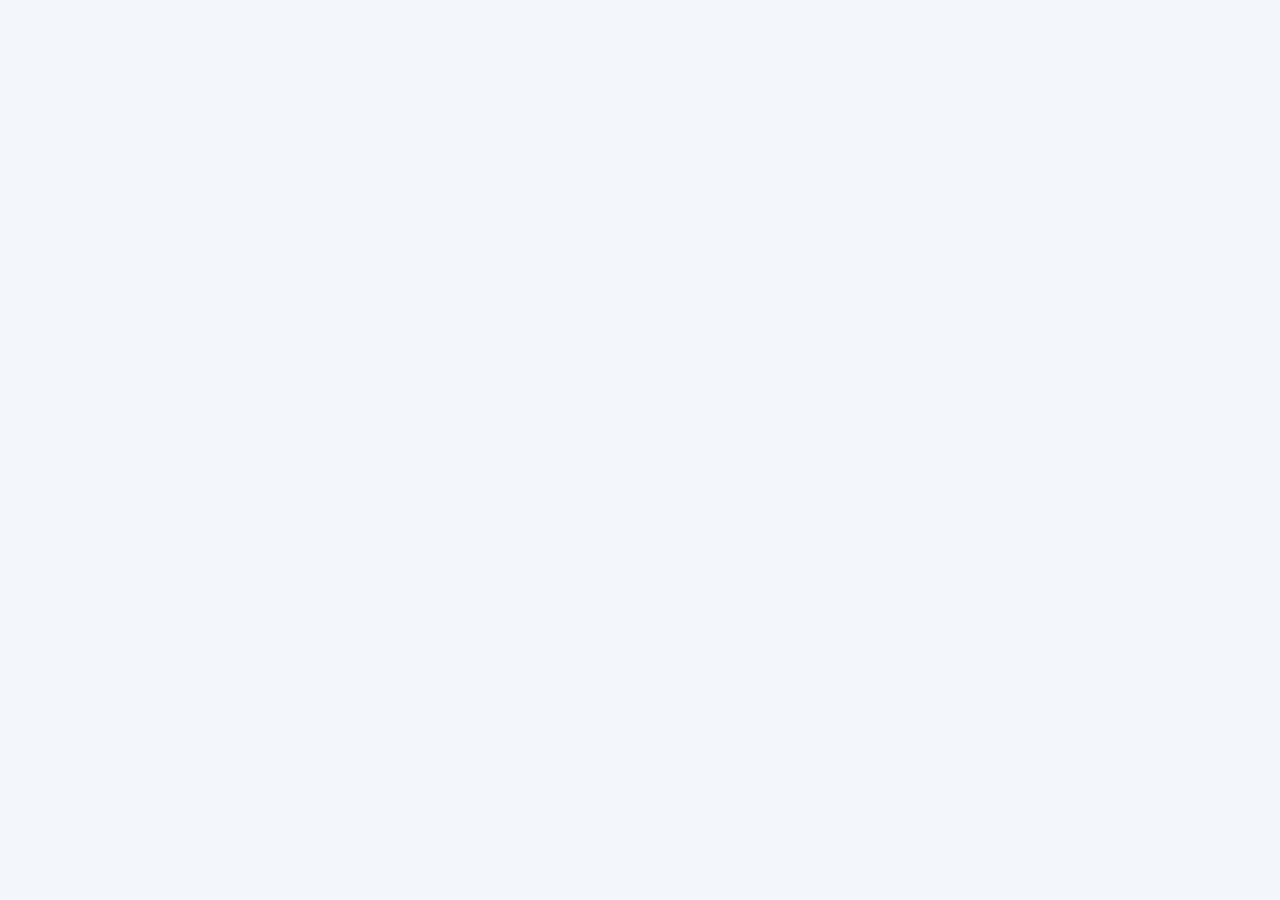
==== index.html @ 489acf2e "Use the signed-in market when regional product currency is omitted" ====
<!doctype html>
<!-- Cloudflare deployment test: 2026-10-30 -->
<html lang="en">
<head>
<meta charset="utf-8"><meta name="viewport" content="width=device-width,initial-scale=1">
<meta name="theme-color" content="#f3f7fb"><meta name="description" content="Aurorar account dashboard"><link rel="manifest" href="/manifest.webmanifest"><link rel="icon" href="/icon.svg" type="image/svg+xml"><link rel="apple-touch-icon" href="/icon.svg"><meta name="apple-mobile-web-app-capable" content="yes"><meta name="apple-mobile-web-app-title" content="Aurorar">
<title>Aurorar — Account</title>
<link rel="stylesheet" href="/styles.css?v=dialog-button-contrast-20261031-1">
<link rel="stylesheet" href="/mobile-notice-fix.css?v=20261031-1">

</head>
<body>
<section id="authView" class="auth auth-screen hidden" hidden>
 <div class="auth-shell">
  <header class="auth-hero" aria-label="Aurorar introduction">
   <div class="auth-hero-shade"></div>
   <div class="auth-hero-content">
    <div class="auth-hero-brand"><img src="/icon.svg?v=aurorar-compass" alt="Aurorar logo"><span>AURORAR</span></div>
    <p class="auth-hero-kicker">YOUR AMBITION. YOUR FUTURE.</p>
    <h2>Aurorar.<br><span>Great investments.<br>Better earnings.</span></h2>
    <p class="auth-hero-subtitle">Make every move with a plan.</p>
    <div class="auth-socials" aria-label="Aurorar Telegram links">
     <a class="auth-social-button" href="https://t.me/+IAZyqf1b1EwzN2U0" target="_blank" rel="noopener noreferrer" aria-label="Open Telegram channel"><svg viewBox="0 0 24 24" aria-hidden="true"><path d="M21.8 3.2 18.5 20c-.25 1.18-.93 1.47-1.88.92l-5.2-3.84-2.51 2.42c-.28.28-.52.52-1.07.52l.37-5.3 9.64-8.71c.42-.37-.09-.58-.65-.21L5.28 13.3.14 11.69c-1.12-.35-1.14-1.12.24-1.66L20.5 2.4c.93-.34 1.74.23 1.3.8Z"/></svg><span>Telegram Channel</span><b>↗</b></a>
     <a class="auth-social-button auth-social-support" href="https://t.me/+IAZyqf1b1EwzN2U0" target="_blank" rel="noopener noreferrer" aria-label="Open Telegram support"><svg viewBox="0 0 24 24" aria-hidden="true"><path d="M21.8 3.2 18.5 20c-.25 1.18-.93 1.47-1.88.92l-5.2-3.84-2.51 2.42c-.28.28-.52.52-1.07.52l.37-5.3 9.64-8.71c.42-.37-.09-.58-.65-.21L5.28 13.3.14 11.69c-1.12-.35-1.14-1.12.24-1.66L20.5 2.4c.93-.34 1.74.23 1.3.8Z"/></svg><span>Telegram Support</span><b>↗</b></a>
    </div>
   </div>
   <div class="auth-hero-orbit auth-hero-orbit-one"></div><div class="auth-hero-orbit auth-hero-orbit-two"></div>
  </header>
  <div class="card auth-card">
  <div class="brand auth-form-brand"><img class="brand-logo" src="/icon.svg?v=aurorar-compass" alt="Aurorar logo"> Aurorar</div>
  <h1 id="authTitle">Welcome back</h1><p class="muted" id="authSub">Log in to access your account.</p>
  <div class="auth-tabs"><button id="loginTab" class="active" type="button">Log in</button><button id="registerTab" type="button">Create account</button></div>
  <form id="authForm" novalidate>
   <div id="registerCountryWrap" class="field hidden"><label for="registerCountry">Country</label><select id="registerCountry" name="country" style="width:100%;border:1px solid #dce3eb;border-radius:11px;padding:12px;background:#fff"><option value="UG">🇺🇬 Uganda (+256)</option><option value="RW">🇷🇼 Rwanda (+250)</option><option value="ZM">🇿🇲 Zambia (+260)</option></select></div>
   <div class="field"><label for="phone">Telephone number</label><input id="phone" name="phone" type="tel" autocomplete="tel" placeholder="Enter phone number with country code" required></div>
   <div class="field"><label for="password">Password</label><div style="display:flex;gap:8px"><input id="password" name="password" type="password" autocomplete="current-password" placeholder="Enter password" required><button class="btn outline" id="togglePassword" type="button" aria-label="Show password">Show</button></div></div>
   <div id="confirmWrap" class="field hidden"><label for="confirmPassword">Confirm password</label><input id="confirmPassword" type="password" autocomplete="new-password" placeholder="Re-enter password"></div>
   <label id="termsWrap" class="check hidden"><input type="checkbox" id="terms"> I agree to the site's terms and product risks.</label>
   <button class="btn primary full" id="submitAuth" type="submit">Log in</button>
  </form>
  <p id="authFeedback" class="small" role="status" aria-live="polite" style="display:none;margin:12px 0;color:#b42318;font-weight:700"></p>
  <p class="muted small" style="margin:18px 0 0">Keep your password and mobile money PIN private. Your account is protected by secure sign-in.</p>
  </div>
 </div>
</section>
<section id="appView" class="hidden" hidden>
 <div class="wrap">
  <header class="top"><div class="brand"><img class="brand-logo" src="/icon.svg?v=aurorar-compass" alt="Aurorar logo"> Aurorar</div><span class="pill" id="accountCountryPill">🇺🇬 Uganda · UGX</span></header>
  <div class="layout">
   <aside class="sidebar card"><div class="muted small">YOUR WORKSPACE</div><div class="side-links">
    <button class="nav-btn active" data-page="home"><span class="nav-icon">⌂</span>Home</button><button class="nav-btn" data-page="products"><span class="nav-icon">▦</span>Products</button><button class="nav-btn" data-page="referrals"><span class="nav-icon">♧</span>Referrals</button><button class="nav-btn" data-page="account"><span class="nav-icon">◎</span>Account</button>
   </div><div class="notice">Wallet deposits are credited only after a verified payment-provider confirmation.</div><button class="btn outline full" id="sidebarLogout">Log out</button></aside>
   <main class="main">
    <section id="page-home" class="page">
     <section class="aurorar-welcome" aria-label="Welcome to Aurorar">
      <div class="welcome-flag-slideshow" aria-hidden="true"><span class="welcome-flag-slide flag-ug"><img src="/assets/flag-uganda.svg" alt=""></span><span class="welcome-flag-slide flag-rw"><img src="/assets/flag-rwanda.svg" alt=""></span><span class="welcome-flag-slide flag-zm"><img src="/assets/flag-zambia.svg" alt=""></span></div>
      <div class="welcome-glow welcome-glow-one"></div><div class="welcome-glow welcome-glow-two"></div>
      <div class="welcome-copy">
       <div class="welcome-brandline"><img src="/icon.svg?v=aurorar-compass" alt="" width="34" height="34"><span>AURORAR <i>•</i> INVEST · EARN · GROW</span></div>
       <p class="welcome-eyebrow">YOUR FINANCIAL JOURNEY STARTS HERE</p>
       <h1>Welcome back<span id="helloName"></span> 👋<br><span class="welcome-highlight">Grow with Aurorar.</span></h1>
       <p class="welcome-description">Build your future one step at a time. Explore products, follow your progress, and grow with a plan that fits you.</p>
       <div class="welcome-ticker" aria-label="Aurorar highlights"><span class="ticker-label">YOUR NEXT STEP</span><div class="ticker-window"><div class="ticker-track"><span>✨ Explore investment products</span><span>📈 Track your account progress</span><span>🤝 Invite friends and view referrals</span><span>💚 Make informed financial choices</span><span>✨ Explore investment products</span></div></div></div>
       <div class="welcome-actions"><button class="welcome-cta" type="button" data-page="products">Explore products <span aria-hidden="true">↗</span></button><span class="welcome-note">Review terms before you invest</span></div>
      </div>
      <div class="welcome-portrait-wrap"><div class="portrait-ring"></div><img class="welcome-portrait" src="/icon.svg?v=aurorar-compass" alt="Aurorar compass logo" fetchpriority="high"><div class="portrait-caption"><span class="portrait-caption-icon">✦</span><div><strong>Your goals. Your pace.</strong><small>Welcome to Aurorar</small></div></div><div class="portrait-float-card"><span>🌱</span><div><strong>Start with a plan</strong><small>Know the terms first</small></div></div></div>
      <div class="welcome-bottom-ticker"><span>✦ INVEST WITH A PLAN</span><span>↗ FOLLOW YOUR PROGRESS</span><span>♧ GROW YOUR NETWORK</span></div>
     </section>
     <div class="hero"><div><h2>Account balance</h2><div class="balance" id="balanceHero">UGX 0</div><div class="small" style="opacity:.75;margin-top:5px">Available balance</div></div><div style="display:grid;gap:9px"><button class="btn" data-action="deposit">＋ Deposit</button><button class="btn" data-action="withdraw">↗ Withdraw</button></div></div>
     <div class="card" style="margin:0 0 18px;border-color:#bfe8d5;background:linear-gradient(110deg,#eaf8f1,#ffffff);display:flex;align-items:center;justify-content:space-between;gap:14px"><div><div style="font-weight:800;color:#08784f">🎁 Welcome bonus</div><div class="muted small" id="welcomeBonusStatus">Withdraw your welcome bonus immediately after a successful deposit and machine purchase. Requests are reviewed; payout is not instant.</div></div><strong id="welcomeBonusAmount" style="font-size:20px;color:#08784f;white-space:nowrap">UGX 2,000</strong><button class="btn primary" type="button" data-action="withdraw" data-withdrawal-type="welcome_bonus" style="width:100%;max-width:260px;white-space:normal">🎁 Withdraw Welcome Bonus</button></div>
     <div id="regionalWalletSection" class="card" style="margin:0 0 18px"><div class="section-head"><h2>Regional currency wallets</h2><span class="pill">Preparation</span></div><div class="stats" style="margin-bottom:0"><div class="stat"><div class="label">Rwanda · Available</div><div class="value" id="rwfBalance">UGX 0</div><p class="muted small">Displayed in UGX</p></div><div class="stat"><div class="label">Rwanda · Deposited</div><div class="value" id="rwfDeposited">UGX 0</div></div><div class="stat"><div class="label">Rwanda · Total earned</div><div class="value" id="rwfEarned">UGX 0</div></div><div class="stat"><div class="label">Rwanda · Withdrawn</div><div class="value" id="rwfWithdrawn">UGX 0</div></div><div class="stat"><div class="label">Rwanda · Referral earnings</div><div class="value" id="rwfReferral">UGX 0</div></div><div class="stat"><div class="label">Zambia · Available</div><div class="value" id="zmwBalance">UGX 0</div><p class="muted small">Displayed in UGX</p></div><div class="stat"><div class="label">Zambia · Deposited</div><div class="value" id="zmwDeposited">UGX 0</div></div><div class="stat"><div class="label">Zambia · Total earned</div><div class="value" id="zmwEarned">UGX 0</div></div><div class="stat"><div class="label">Zambia · Withdrawn</div><div class="value" id="zmwWithdrawn">UGX 0</div></div><div class="stat"><div class="label">Zambia · Referral earnings</div><div class="value" id="zmwReferral">UGX 0</div></div></div><div class="market-grid" style="display:grid;grid-template-columns:repeat(auto-fit,minmax(190px,1fr));gap:10px;margin-top:14px"><div class="card" style="padding:14px;border:1px solid var(--line)"><div style="display:flex;align-items:center;gap:10px"><span style="font-size:28px" aria-hidden="true">🇺🇬</span><div><strong>Uganda</strong><div class="muted small">UGX · MTN &amp; Airtel</div></div><span class="pill" style="margin-left:auto">Available</span></div><p class="muted small">Current payment market.</p></div><div class="card" style="padding:14px;border:1px solid var(--line)"><div style="display:flex;align-items:center;gap:10px"><span style="font-size:28px" aria-hidden="true">🇷🇼</span><div><strong>Rwanda</strong><div class="muted small">UGX display · MTN &amp; Airtel</div></div><span class="pill" style="margin-left:auto">Regional wallet</span></div><p class="muted small">Deposits and withdrawals are subject to payment-provider availability.</p></div><div class="card" style="padding:14px;border:1px solid var(--line)"><div style="display:flex;align-items:center;gap:10px"><span style="font-size:28px" aria-hidden="true">🇿🇲</span><div><strong>Zambia</strong><div class="muted small">UGX display · MTN, Airtel &amp; Zamtel</div></div><span class="pill" style="margin-left:auto">Regional wallet</span></div><p class="muted small">Deposits and withdrawals are subject to payment-provider availability.</p></div></div></div>
     <div class="stats">
      <div class="card stat"><span class="symbol">↗</span><div class="label">Total deposited</div><div class="value" id="totalDeposited">UGX 0</div></div>
      <div class="card stat"><span class="symbol">◷</span><div class="label">Today's earnings</div><div class="value" id="todayEarnings">UGX 0</div></div>
      <div class="card stat"><span class="symbol">♧</span><div class="label">Referral earnings</div><div class="value" id="referralEarnings">UGX 0</div></div>
      <div class="card stat"><span class="symbol">＋</span><div class="label">Total earned</div><div class="value" id="totalEarned">UGX 0</div></div>
      <div class="card stat"><span class="symbol">↙</span><div class="label">Total withdrawn</div><div class="value" id="totalWithdrawn">UGX 0</div></div>
      <div class="card stat"><span class="symbol">▦</span><div class="label">Active products</div><div class="value" id="activeCount">0</div></div>
     </div>
     <div class="actions"><button class="btn primary" data-action="deposit">＋ Deposit funds</button><button class="btn outline" data-action="withdraw">↗ Withdraw funds</button><button class="btn secondary" data-page="referrals">♧ Invite friends</button></div>
     <div class="section-head"><h2>Active purchased products</h2><button class="btn outline" data-page="products">Browse products</button></div>
     <div id="activeProducts" class="card"><div class="empty">You haven’t purchased a product yet.</div></div>
     <div class="notice">Review each machine’s price, duration, and listed return before purchasing. Product terms apply.</div>
     <div class="section-head" style="margin-top:22px"><h2>Withdrawal request history</h2><button class="btn outline" type="button" id="refreshWithdrawalHistory">Refresh</button></div><div class="card"><p class="muted small">Withdrawals open at 12:00 midnight in your country’s local time. Eligibility and minimums depend on your country.</p><div id="withdrawalHistory" aria-live="polite"><div class="empty">Loading withdrawal requests…</div></div></div>
    </section>
    <section id="page-products" class="page hidden">
     <div class="hello"><div><h1>Products</h1><p class="muted">Find your next machine.</p></div></div>
     <div id="regionalProductNotice" class="notice hidden" role="status" aria-live="polite"></div>
     <div class="card regional-catalogue-banner" style="margin-bottom:14px;padding:14px"><strong id="catalogueCountry">🇺🇬 Uganda — UGX</strong></div><input type="hidden" id="productCurrency" value="UGX">
     <div id="productsGrid" class="products-grid"></div>
    </section>
    <section id="page-referrals" class="page hidden">
     <h1>Referrals</h1><p class="muted">Invite friends and track confirmed referral activity.</p>
     <div class="card" style="margin:18px 0"><h2>Your invitation link</h2><p class="muted small">Your personal code is generated from your account identifier.</p><div class="ref-box"><input id="inviteLink" readonly value=""><button class="btn primary" id="copyInvite">Copy</button></div><div style="margin-top:12px">Referral code: <strong id="refCode">—</strong></div></div>
     <h2>Referral commission levels</h2><div class="stats"><div class="card stat"><div class="label">Level 1</div><div class="value">25%</div><p class="muted small">Direct referrals</p></div><div class="card stat"><div class="label">Level 2</div><div class="value">2%</div><p class="muted small">Second level</p></div><div class="card stat"><div class="label">Level 3</div><div class="value">1%</div><p class="muted small">Third level</p></div></div>
     <div class="card"><div class="section-head"><h2>Referred friends</h2></div><div class="table-wrap"><table><thead><tr><th>Telephone</th><th>Date &amp; time</th><th>Confirmed deposit</th><th>Status</th></tr></thead><tbody id="referralRows"><tr><td colspan="4" class="empty">No verified referrals yet.</td></tr></tbody></table></div></div>
    </section>
    <section id="page-account" class="page hidden">
     <h1>Account</h1><p class="muted">Manage your profile and account settings.</p>
     <div class="card account-profile-card" style="margin:18px 0"><div class="profile"><div class="avatar" id="avatar">A</div><div class="account-identity"><h2 id="profilePhone">Your profile</h2><div class="account-number-label">ACCOUNT NUMBER</div><div class="account-number-value" id="accountNumber" aria-live="polite">—</div></div></div><div class="stats" style="margin-bottom:0"><div class="stat"><div class="label">Account balance</div><div class="value" id="accountBalance">UGX 0</div></div><div class="stat"><div class="label">Total earnings</div><div class="value" id="accountEarned">UGX 0</div></div></div></div>
     <div class="actions account-wallet-actions" style="display:grid!important;grid-template-columns:repeat(2,minmax(0,1fr))!important;gap:12px!important;margin:18px 0 22px!important"><button class="btn primary" style="display:flex!important;align-items:center!important;justify-content:center!important;width:100%!important;min-width:0!important;min-height:62px!important;padding:15px 10px!important;border-radius:18px!important;background:linear-gradient(115deg,#39d9b0,#13b98e)!important;color:#063c32!important;border:1px solid #29cda4!important;font-size:17px!important;font-weight:800!important;line-height:1.25!important;white-space:normal!important;opacity:1!important;visibility:visible!important;box-shadow:0 8px 20px rgba(30,80,91,.09)!important" data-action="deposit">＋ Deposit</button><button class="btn outline" style="display:flex!important;align-items:center!important;justify-content:center!important;width:100%!important;min-width:0!important;min-height:62px!important;padding:15px 10px!important;border-radius:18px!important;background:linear-gradient(115deg,#e7faf3,#d4f4e9)!important;color:#087b59!important;border:1px solid #9be5cc!important;font-size:17px!important;font-weight:800!important;line-height:1.25!important;white-space:normal!important;opacity:1!important;visibility:visible!important;box-shadow:0 8px 20px rgba(30,80,91,.09)!important" data-action="withdraw">↗ Withdraw</button></div>
     <div class="card transaction-ledger-card"><div class="ledger-heading"><div><h2>Transaction ledger</h2><p>Deposits, withdrawals and wallet updates</p></div><button class="btn outline ledger-refresh" type="button" id="refreshLedger">↻ Refresh</button></div><div class="ledger-table-wrap"><table class="ledger-table"><thead><tr><th>Date &amp; time <span>(EAT)</span></th><th>Type</th><th>Amount</th><th>Status</th></tr></thead><tbody id="ledgerRows"><tr><td colspan="4" class="empty">No transactions yet.</td></tr></tbody></table></div><div class="ledger-footnote">Deposits are credited after payment confirmation.</div></div>
     <div class="card stack"><div class="row"><div><strong>Change password</strong><div class="muted small">Password changes require the secure API.</div></div><button class="btn outline" id="changePassword">Change</button></div><div class="row"><div><strong>Install app</strong><div class="muted small">Add Aurorar to your home screen when supported.</div></div><button class="btn secondary" id="installApp">Install</button></div><div class="row"><div><strong>Telegram Channel</strong><div class="muted small">Join our official Telegram channel for updates.</div></div><a class="btn outline" href="https://t.me/+IAZyqf1b1EwzN2U0" target="_blank" rel="noopener noreferrer">Open ↗</a></div><div class="row"><div><strong>Telegram Support</strong><div class="muted small">Contact us through our Telegram community.</div></div><a class="btn outline" href="https://t.me/+IAZyqf1b1EwzN2U0" target="_blank" rel="noopener noreferrer">Contact ↗</a></div><div class="row"><div><strong>Log out</strong><div class="muted small">End your secure session.</div></div><button class="btn danger" id="accountLogout">Log out</button></div></div>
    </section>
   </main>
  </div>
 </div>
 <nav class="bottom-nav" aria-label="Main navigation"><button class="nav-btn active" data-page="home"><span class="nav-icon">⌂</span><span>Home</span></button><button class="nav-btn" data-page="products"><span class="nav-icon">▦</span><span>Products</span></button><button class="nav-btn wallet-shortcut" id="walletShortcut" type="button" aria-label="Quick deposit or withdraw" aria-haspopup="dialog"><span class="wallet-logo-orbit"><img src="/icon.svg?v=aurorar-compass" alt=""><span class="wallet-country-flag flag-uganda" aria-label="Uganda">🇺🇬</span><span class="wallet-country-flag flag-rwanda" aria-label="Rwanda">🇷🇼</span><span class="wallet-country-flag flag-zambia" aria-label="Zambia">🇿🇲</span></span><span>Wallet</span></button><button class="nav-btn" data-page="referrals"><span class="nav-icon">♧</span><span>Referrals</span></button><button class="nav-btn" data-page="account"><span class="nav-icon">◎</span><span>Account</span></button></nav>
<div id="walletShortcutDialog" class="wallet-shortcut-overlay hidden" role="dialog" aria-modal="true" aria-labelledby="walletShortcutTitle"><div class="wallet-shortcut-card"><button type="button" class="wallet-shortcut-close" id="walletShortcutClose" aria-label="Close">×</button><div class="wallet-shortcut-brand"><img src="/icon.svg?v=aurorar-compass" alt=""> <span>Aurorar Wallet</span></div><h2 id="walletShortcutTitle">Quick actions</h2><p class="muted small">Choose what you want to do with your wallet.</p><div class="wallet-shortcut-actions"><button type="button" class="wallet-action-deposit" id="walletQuickDeposit"><span>＋</span><span><strong>Deposit</strong><small>Add funds to your wallet</small></span><b>›</b></button><button type="button" class="wallet-action-withdraw" id="walletQuickWithdraw"><span>↗</span><span><strong>Withdraw</strong><small>Request a wallet payout</small></span><b>›</b></button></div></div></div>
</section>
<div id="countryPicker" class="country-overlay hidden" role="dialog" aria-modal="true" aria-labelledby="countryPickerTitle"><div class="country-dialog"><h2 id="countryPickerTitle">Choose payment country</h2><p class="muted small">Select the country where your mobile money account is registered.</p><div class="country-options"><button class="country-option" type="button" data-country="UG"><span class="flag" aria-hidden="true">🇺🇬</span><span class="country-copy"><strong>Uganda</strong><small>UGX · MTN Mobile Money and Airtel Money</small></span><span class="state">AVAILABLE</span></button><button class="country-option" type="button" data-country="RW"><span class="flag" aria-hidden="true">🇷🇼</span><span class="country-copy"><strong>Rwanda</strong><small>Amounts in UGX · MTN Mobile Money and Airtel Money</small></span><span class="state">SELECT</span></button><button class="country-option" type="button" data-country="ZM"><span class="flag" aria-hidden="true">🇿🇲</span><span class="country-copy"><strong>Zambia</strong><small>Amounts in UGX · MTN, Airtel and Zamtel</small></span><span class="state">SELECT</span></button></div><button class="btn outline full" id="cancelCountry" type="button">Cancel</button></div></div><div id="toast" class="toast hidden" role="status" aria-live="polite"></div>
<div id="welcomeAdModal" class="welcome-ad-overlay hidden" role="dialog" aria-modal="true" aria-labelledby="welcomeAdTitle" aria-describedby="welcomeAdDescription">
 <div class="welcome-ad-card welcome-ad-advert">
  <button id="welcomeAdClose" class="welcome-ad-close" type="button" aria-label="Close welcome advert">×</button>
  <div class="welcome-ad-glow"></div>
  <div class="welcome-ad-logo"><img src="/icon.svg?v=aurorar-compass" alt="Aurorar"></div>
  <div class="welcome-ad-kicker">WELCOME TO AURORAR</div>
  <h2 id="welcomeAdTitle">Your goals.<br><span>Your next move.</span></h2>
  <p id="welcomeAdDescription">Explore your dashboard, discover machine plans and invite people to join your network.</p>
  <div class="welcome-ad-referrals" aria-label="Referral commission levels">
   <div><strong>25%</strong><span>Level 1</span></div>
   <div><strong>2%</strong><span>Level 2</span></div>
   <div><strong>1%</strong><span>Level 3</span></div>
  </div>
  <div class="welcome-ad-slider" aria-live="polite">
   <span class="welcome-ad-slider-dot" aria-hidden="true">●</span>
   <span id="welcomeAdSlideText">Explore machine plans and view product details</span>
  </div>
  <div class="welcome-ad-points"><span>✦ Browse plans</span><span>◈ Track transactions</span><span>♧ Invite friends</span></div>
  <a class="welcome-ad-telegram" href="https://t.me/+IAZyqf1b1EwzN2U0" target="_blank" rel="noopener noreferrer" aria-label="Open Telegram">
   <svg viewBox="0 0 24 24" aria-hidden="true"><path d="M21.8 3.2 18.5 20c-.25 1.18-.93 1.47-1.88.92l-5.2-3.84-2.51 2.42c-.28.28-.52.52-1.07.52l.37-5.3 9.64-8.71c.42-.37-.09-.58-.65-.21L5.28 13.3.14 11.69c-1.12-.35-1.14-1.12.24-1.66L20.5 2.4c.93-.34 1.74-.23 1.3.8Z"/></svg>
   <span>Join us on Telegram</span><b>↗</b>
  </a>
  <p class="welcome-ad-note">Referral rewards depend on eligible activity and the programme terms. Product earnings are not guaranteed.</p>
  <button id="welcomeAdContinue" class="welcome-ad-continue" type="button">Explore Aurorar <span>→</span></button>
 </div>
</div><div id="paymentNotice" class="payment-notice hidden" role="dialog" aria-modal="true" aria-labelledby="paymentNoticeTitle">
 <div class="payment-notice-card">
  <button id="paymentNoticeClose" class="payment-notice-close" type="button" aria-label="Close">×</button>
  <div class="payment-notice-check" aria-hidden="true">✓</div>
  <h2 id="paymentNoticeTitle">Payment request sent!</h2>
  <p class="payment-notice-copy">Check your MTN/Airtel phone and approve the prompt using your mobile-money PIN.</p>
  <div class="payment-reference"><div><span>PAYMENT REFERENCE</span><strong id="paymentReferenceText"></strong></div><button id="copyPaymentReference" type="button" aria-label="Copy payment reference">▢</button></div>
  <div class="payment-notice-tip"><span aria-hidden="true">📱</span><p><strong>No prompt?</strong> Check phone notifications or tap <b>Check status</b> in your transaction ledger.</p></div>
  <button id="paymentNoticeDone" class="btn primary full" type="button">Got it <span aria-hidden="true">→</span></button>
  <p class="payment-notice-foot">Your balance updates after payment confirmation.</p>
 </div>
</div><div id="appModal" class="app-modal hidden" role="dialog" aria-modal="true" aria-labelledby="appModalTitle"><div class="app-modal-card"><div class="app-modal-icon" aria-hidden="true">✦</div><h2 id="appModalTitle">Aurorar</h2><p id="appModalMessage" class="muted small"></p><form id="appModalForm"><label id="appModalLabel" for="appModalInput" class="app-modal-label"></label><input id="appModalInput" class="app-modal-input" autocomplete="off"><div class="app-modal-actions"><button id="appModalCancel" type="button" class="btn outline">Cancel</button><button id="appModalSubmit" type="submit" class="btn primary">Continue</button></div></form></div></div>
<script>
const plans=[
[1,10000,2500,60],[2,15000,3500,45],[3,20000,5000,30],[4,80000,16000,15],[5,120000,24000,15],[6,250000,50000,15],[7,500000,100000,10],[8,1000000,600000,10],[9,2000000,800000,10],[10,3000000,1000000,30]
];
const money=n=>'UGX '+Number(n||0).toLocaleString('en-UG');
const state={phone:'',country:'UG',refCode:'',products:[],regionalProducts:[],balance:0,welcomeBonus:0,deposit:0,today:0,referrals:0,earned:0,withdrawn:0,ledger:[],referralRows:[],currencyWallets:[],withdrawalRequests:[]};
let mode='login',deferredPrompt=null,installPromptReady=false;
const $=id=>document.getElementById(id);
function chooseCountry(){
 return new Promise(resolve=>{
  const modal=$('countryPicker');
  const finish=value=>{
   modal.classList.add('hidden');
   modal.removeEventListener('click',onClick);
   document.removeEventListener('keydown',onKey);
   resolve(value);
  };
  const onClick=e=>{
   if(e.target===modal||e.target.closest('#cancelCountry')){finish(null);return;}
   const option=e.target.closest('[data-country]:not(:disabled)');
   if(option)finish(option.dataset.country);
  };
  const onKey=e=>{if(e.key==='Escape')finish(null);};
  modal.addEventListener('click',onClick);
  document.addEventListener('keydown',onKey);
  modal.classList.remove('hidden');
  modal.querySelector('[data-country="UG"]').focus();
 });
}

function appDialog({title,message,label='',value='',type='text',confirmOnly=false,confirmText='Continue'}){return new Promise(resolve=>{const modal=$('appModal');if(modal&&modal.parentElement!==document.body)document.body.appendChild(modal);const form=$('appModalForm'),input=$('appModalInput'),cancel=$('appModalCancel'),submit=$('appModalSubmit');$('appModalTitle').textContent=title;$('appModalMessage').textContent=message;$('appModalLabel').textContent=label;input.type=type;input.value=value;input.required=!confirmOnly;input.min=type==='number'?'1':'';input.step=type==='number'?'1':'';input.placeholder=label;input.classList.toggle('hidden',confirmOnly);$('appModalLabel').classList.toggle('hidden',confirmOnly);submit.textContent=confirmText;cancel.textContent='Cancel';modal.classList.remove('hidden');document.body.classList.add('modal-open');const finish=result=>{modal.classList.add('hidden');document.body.classList.remove('modal-open');form.removeEventListener('submit',onSubmit);cancel.removeEventListener('click',onCancel);modal.removeEventListener('click',onBackdrop);document.removeEventListener('keydown',onKey);resolve(result)};const onSubmit=e=>{e.preventDefault();finish(confirmOnly?true:input.value.trim())};const onCancel=()=>finish(null);const onBackdrop=e=>{if(e.target===modal)finish(null)};const onKey=e=>{if(e.key==='Escape')finish(null)};form.addEventListener('submit',onSubmit);cancel.addEventListener('click',onCancel);modal.addEventListener('click',onBackdrop);document.addEventListener('keydown',onKey);if(!confirmOnly){input.focus();if(type!=='password')input.select()}else submit.focus()})}
function appPrompt(message,title,label,value='',type='text'){return appDialog({title,message,label,value,type,confirmOnly:false,confirmText:'Continue'})}
function appConfirm(message,title='Please confirm',confirmText='Confirm'){return appDialog({title,message,confirmOnly:true,confirmText})}
function showPaymentNotice(reference){
 const modal=$('paymentNotice');
 $('paymentReferenceText').textContent=reference||'Reference unavailable';
 modal.classList.remove('hidden');
 document.body.classList.add('modal-open');
 const close=()=>{modal.classList.add('hidden');document.body.classList.remove('modal-open')};
 $('paymentNoticeClose').onclick=close;
 $('paymentNoticeDone').onclick=close;
 modal.onclick=e=>{if(e.target===modal)close()};
 const onKey=e=>{if(e.key==='Escape'&&!modal.classList.contains('hidden')){close();document.removeEventListener('keydown',onKey)}};
 document.addEventListener('keydown',onKey);
 $('copyPaymentReference').onclick=async()=>{
  try{await navigator.clipboard.writeText(reference||'');$('copyPaymentReference').textContent='✓'}
  catch{toast('Copy unavailable. Please copy the reference manually.')}
 };
 $('copyPaymentReference').textContent='▢';
 $('paymentNoticeDone').focus();
}
let toastTimer=null;
function toast(s,kind){
 const message=String(s||'');
 const lower=message.toLowerCase();
 const isError=kind==='error'||(!kind&&/(rejected|failed|error|could not|cannot|unavailable|no money was deducted|not completed|invalid|must be|minimum withdrawal|blocked|expired)/i.test(message));
 const floating=$('toast');
 if(floating){
  floating.textContent=message;
  floating.classList.remove('hidden','toast-error','toast-success');
  floating.classList.add(isError?'toast-error':'toast-success');
  floating.style.background=isError?'#7f1d1d':'#064e3b';
  floating.style.borderColor=isError?'#ef4444':'#10b981';
  floating.style.color='#ffffff';
  floating.style.display='block';
  floating.setAttribute('role',isError?'alert':'status');
  floating.setAttribute('aria-live',isError?'assertive':'polite');
  if(toastTimer)clearTimeout(toastTimer);
  toastTimer=setTimeout(()=>{floating.classList.add('hidden');floating.style.display='';},6500);
 }
 const feedback=$('authFeedback');
 if(feedback&&!$('authView').classList.contains('hidden')){
  feedback.textContent=message;
  feedback.style.display='block';
 }
}
async function loadAccount(initialAccountData=null){
 // Reuse the successful session check response; avoid a second /api/me call on refresh.
 const [response,referralResponse,withdrawalResponse]=await Promise.all([
  initialAccountData ? Promise.resolve(null) : fetch('/api/me',{credentials:'same-origin',cache:'no-store'}),
  fetch('/api/referrals',{credentials:'same-origin',cache:'no-store'}).catch(()=>null),
  fetch('/api/withdrawals',{credentials:'same-origin',cache:'no-store'}).catch(()=>null)
 ]);
 const data=initialAccountData || (response ? await response.json().catch(()=>({})) : {});
 const referralData=referralResponse ? await referralResponse.json().catch(()=>({})) : {};
 const withdrawalData=withdrawalResponse ? await withdrawalResponse.json().catch(()=>({})) : {};
 state.withdrawalRequests=withdrawalResponse&&withdrawalResponse.ok?(withdrawalData.requests||[]):[];
 state.referralRows=referralResponse&&referralResponse.ok?(referralData.referrals||[]):[];
 if(response && !response.ok) throw new Error(data.error||'Could not load your account.');
 const w=data.wallet||{};
 state.phone=data.user?.phone||state.phone;
 state.country=String(data.user?.country||state.country||'UG').toUpperCase();
 const countryInfo={UG:{flag:'🇺🇬',name:'Uganda',currency:'UGX'},RW:{flag:'🇷🇼',name:'Rwanda',currency:'UGX'},ZM:{flag:'🇿🇲',name:'Zambia',currency:'UGX'}}[state.country]||{flag:'🇺🇬',name:'Uganda',currency:'UGX'};
 $('accountCountryPill').textContent=countryInfo.flag+' '+countryInfo.name+' · '+countryInfo.currency;
 $('catalogueCountry').textContent=countryInfo.flag+' '+countryInfo.name+' — '+countryInfo.currency;
 $('productCurrency').value=countryInfo.currency;
 // The catalogue currency follows the signed-in account's registered country, never a previously selected market.
 $('productCurrency').disabled=true;
 $('regionalProductNotice').classList.add('hidden');
 $('regionalProductNotice').textContent='';
 $('regionalWalletSection').classList.toggle('hidden',state.country==='UG');
 const regionalWalletHeading=$('regionalWalletSection')?.querySelector('.section-head h2');
 const regionalWalletPill=$('regionalWalletSection')?.querySelector('.section-head .pill');
 if(regionalWalletHeading)regionalWalletHeading.textContent=state.country==='RW'?'Rwanda wallet overview':state.country==='ZM'?'Zambia wallet overview':'Regional currency wallets';
 if(regionalWalletPill)regionalWalletPill.textContent='UGX account';
  // Keep each regional market focused on its own country's wallet and guidance.
  const regionalSection=$('regionalWalletSection');
  if(regionalSection){
   const regionalIds={RW:['rwfBalance','rwfDeposited','rwfEarned','rwfWithdrawn','rwfReferral'],ZM:['zmwBalance','zmwDeposited','zmwEarned','zmwWithdrawn','zmwReferral']};
   Object.entries(regionalIds).forEach(([country,ids])=>ids.forEach(id=>{const node=$(id);if(node?.closest('.stat'))node.closest('.stat').classList.toggle('regional-stat-hidden',state.country!==country)}));
   const marketGrid=regionalSection.querySelector('.market-grid');
   if(marketGrid)marketGrid.querySelectorAll('.card').forEach(card=>{const t=card.textContent||'';const isUG=t.includes('Uganda'),isRW=t.includes('Rwanda'),isZM=t.includes('Zambia');card.classList.toggle('regional-market-hidden',!(state.country==='RW'?isRW:state.country==='ZM'?isZM:isUG))});
   const marketNotice=regionalSection.querySelector('.notice');
   if(marketNotice){marketNotice.querySelectorAll('strong').forEach(label=>{const country=label.textContent.trim();const keep=state.country==='RW'?country==='Rwanda':state.country==='ZM'?country==='Zambia':false;label.classList.toggle('regional-guidance-hidden',!keep);const next=label.nextElementSibling;if(next&&next.tagName==='P')next.classList.toggle('regional-guidance-hidden',!keep)});const ps=marketNotice.querySelectorAll('p');if(ps.length)ps[ps.length-1].classList.toggle('regional-guidance-hidden',state.country==='UG')}
   const intro=regionalSection.querySelector(':scope > p.muted.small');if(intro)intro.textContent=state.country==='RW'?'Rwanda wallet · all balances displayed in UGX. Deposits depend on enabled MarzPay collection services; withdrawals require provider and account verification.':state.country==='ZM'?'Zambia wallet · all balances displayed in UGX. Deposits depend on enabled MarzPay collection services; withdrawals require provider and account verification.':'Regional wallets are shown separately. Balances are never converted between currencies.';
  }

 state.refCode=data.user?.referral_code||data.user?.referralCode||state.refCode;
 state.balance=Number(w.available_balance||0);
 state.welcomeBonus=Number(data.user?.welcome_bonus||0); // Pending bonus: display separately; never add to spendable balance before eligibility.
 state.deposit=Number(w.total_deposited||0);
 state.earned=Number(w.total_earned||0);
 state.withdrawn=Number(w.total_withdrawn||0);
 state.referrals=Number(w.referral_earnings||0);
 state.today=Number(data.todayEarnings||0);
 state.products=(data.products||[]).map(p=>({id:p.id,n:Number(p.product_number||p.id||0),name:p.name,price:Number(p.price_ugx||p.price||0),days:Number(p.duration_days||p.days||0),currency:p.currency||'UGX'}));
 state.regionalProducts=(data.regionalProducts||[]).map(p=>({id:p.id,n:Number(p.product_id||0),name:p.name,price:Number(p.price||0),daily:Number(p.daily_income||0),days:Number(p.days||p.duration_days||0),currency:p.currency||(state.country==='ZM'?'ZMW':'RWF')}));
 state.currencyWallets=(data.currencyWallets||[]).map(w=>({currency:w.currency,available_balance:Number(w.available_balance||0),total_deposited:Number(w.total_deposited||0),total_earned:Number(w.total_earned||0),total_withdrawn:Number(w.total_withdrawn||0),referral_earnings:Number(w.referral_earnings||0)}));
 state.ledger=(data.transactions||[]).map(t=>({id:t.id||'',type:t.type,amount:Number(t.amount??t.amount_ugx??0),currency:t.currency||'UGX',status:t.status,created_at:t.created_at}));
 renderWithdrawalHistory();
}
function withdrawalSafe(v){return String(v??'').replace(/[&<>"']/g,ch=>({'&':'&amp;','<':'&lt;','>':'&gt;','"':'&quot;',"'":'&#39;'}[ch]))}
function renderWithdrawalHistory(){
 const target=$('withdrawalHistory');if(!target)return;
 const labels={requested:'Awaiting review',approved:'Approved · not yet paid',processing:'Processing',completed:'Completed payout',rejected:'Rejected',failed:'Payout failed'};
 const requests=state.withdrawalRequests||[];
 const statusClass={requested:'status-pending',approved:'status-approved',processing:'status-processing',completed:'status-completed',rejected:'status-failed',failed:'status-failed'};
 const displayDate=value=>{if(!value)return '—';const date=new Date(value);return Number.isNaN(date.getTime())?String(value):date.toLocaleString('en-UG',{timeZone:'Africa/Kampala',day:'2-digit',month:'short',year:'numeric',hour:'2-digit',minute:'2-digit',hour12:true})+' EAT'};
 if(!requests.length){target.innerHTML='<div class="empty">No withdrawal requests yet. When you submit one, its status will appear here.</div>';return}
  target.innerHTML='<div class="table-wrap"><table><thead><tr><th>Request date (EAT)</th><th>Type</th><th>Withdrawal amount</th><th>Mobile money number</th><th>Status</th><th>Last updated (EAT)</th></tr></thead><tbody>'+requests.slice(0,20).map(r=>{return '<tr><td>'+withdrawalSafe(displayDate(r.created_at))+'</td><td>'+((r.request_type||'standard')==='welcome_bonus'?'Welcome bonus':'Standard')+'</td><td>'+Number(r.amount||0).toLocaleString('en-UG')+' '+withdrawalSafe(r.currency||'UGX')+'</td><td>'+withdrawalSafe(r.phone_number||'—')+'</td><td><span class="pill '+(statusClass[r.status]||'status-pending')+'">'+withdrawalSafe(labels[r.status]||r.status||'Unknown')+'</span></td><td>'+withdrawalSafe(displayDate(r.updated_at))+'</td></tr>';}).join('')+'</tbody></table></div>';
}
function setMode(next){mode=next;const reg=mode==='register';$('registerCountryWrap').classList.remove('hidden');$('loginTab').classList.toggle('active',!reg);$('registerTab').classList.toggle('active',reg);$('authTitle').textContent=reg?'Create your Aurorar account':'Welcome back';$('authSub').textContent=reg?'Register with your mobile number to get started.':'Log in to access your account.';$('submitAuth').textContent=reg?'Create account':'Log in';$('confirmWrap').classList.toggle('hidden',!reg);$('termsWrap').classList.toggle('hidden',!reg);$('confirmPassword').required=reg;$('terms').required=reg;$('password').autocomplete=reg?'new-password':'current-password';updatePhonePrefix()}
function updatePhonePrefix(){const c=$('registerCountry')?.value||'UG';const p={UG:'+256',RW:'+250',ZM:'+260'}[c];$('phone').placeholder=mode==='register'?p+' 7XX XXX XXX':'Enter number with country code, e.g. +256… / +250… / +260…'}
$('registerCountry')?.addEventListener('change',updatePhonePrefix);
$('loginTab').onclick=()=>setMode('login');$('registerTab').onclick=()=>setMode('register');
$('togglePassword').onclick=()=>{const p=$('password');p.type=p.type==='password'?'text':'password';$('togglePassword').textContent=p.type==='password'?'Show':'Hide'};
$('authForm').addEventListener('submit',async e=>{e.preventDefault();const rawPhone=$('phone').value.trim(),pass=$('password').value,prefixes={UG:'+256',RW:'+250',ZM:'+260'};const compactPhone=rawPhone.replace(/[\s()-]/g,'');let country=compactPhone.startsWith('+250')||compactPhone.startsWith('250')?'RW':compactPhone.startsWith('+260')||compactPhone.startsWith('260')?'ZM':compactPhone.startsWith('+256')||compactPhone.startsWith('256')?'UG':$('registerCountry').value;let phone=rawPhone.replace(/[\s()-]/g,'');if(phone.startsWith('0'))phone=prefixes[country]+phone.slice(1);else if(/^\d+$/.test(phone)&&!phone.startsWith(prefixes[country].slice(1)))phone=prefixes[country]+phone;else if(phone.startsWith(prefixes[country].slice(1)))phone='+'+phone;if(!phone.startsWith(prefixes[country])||!/^\+\d{10,15}$/.test(phone)){toast('Enter a valid phone number for the selected country.');return}if(mode==='register'&&(pass.length<8||pass.length>128)){toast('For a new account, use a password with 8–128 characters.');return}if(mode==='register'&&pass!==$('confirmPassword').value){toast('Passwords do not match.');return}if(mode==='register'&&!$('terms').checked){toast('Please accept the terms to continue.');return}const submit=$('submitAuth');submit.disabled=true;submit.textContent='Please wait…';try{const referralCode=new URLSearchParams(location.search).get('ref')||'';const response=await fetch(mode==='register'?'/api/auth/register':'/api/auth/login',{method:'POST',headers:{'Content-Type':'application/json'},credentials:'same-origin',body:JSON.stringify({phone,password:pass,referralCode,country})});const data=await response.json().catch(()=>({}));if(!response.ok)throw new Error(data.error||'Unable to sign in. Try again.');state.phone=data.user.phone;state.country=data.user.country||country;$('authView').classList.add('hidden');$('authView').hidden=true;$('appView').classList.remove('hidden');$('appView').hidden=false;render();showPage('home');if(mode==='login'){showWelcomeAd();}else{toast('Account created successfully. Welcome to Aurorar.');}loadAccount().then(()=>render()).catch(()=>toast('You are signed in, but account details are taking longer to load. Please refresh shortly.'));}catch(err){toast(err.message||'Account service unavailable.');}finally{submit.disabled=false;submit.textContent=mode==='register'?'Create account':'Log in';}});
// The button is type="submit", so let the browser submit the form once.
// A second click handler here can trigger duplicate login requests on mobile.

const welcomeAdSlides=['Explore machine plans and compare their details','Check deposits, withdrawals and wallet activity','Share your referral code with friends','Review your account balance and transactions','Choose your country wallet and local currency'];let welcomeAdSlideIndex=0;let welcomeAdSlideTimer=null;function rotateWelcomeAdSlide(){const el=$('welcomeAdSlideText');if(!el)return;el.classList.add('is-changing');setTimeout(()=>{welcomeAdSlideIndex=(welcomeAdSlideIndex+1)%welcomeAdSlides.length;el.textContent=welcomeAdSlides[welcomeAdSlideIndex];el.classList.remove('is-changing')},180)}function showWelcomeAd(){const modal=$('welcomeAdModal');if(!modal)return;modal.classList.remove('hidden');document.body.classList.add('welcome-ad-open');if(welcomeAdSlideTimer)clearInterval(welcomeAdSlideTimer);welcomeAdSlideTimer=setInterval(rotateWelcomeAdSlide,3000);setTimeout(()=>{$('welcomeAdContinue')?.focus()},60)}
function closeWelcomeAd(){const modal=$('welcomeAdModal');if(!modal)return;modal.classList.add('hidden');document.body.classList.remove('welcome-ad-open');if(welcomeAdSlideTimer){clearInterval(welcomeAdSlideTimer);welcomeAdSlideTimer=null}}
$('welcomeAdClose')?.addEventListener('click',closeWelcomeAd);$('welcomeAdContinue')?.addEventListener('click',()=>{closeWelcomeAd();showPage('home')});$('welcomeAdModal')?.addEventListener('click',e=>{if(e.target===$('welcomeAdModal'))closeWelcomeAd()});document.addEventListener('keydown',e=>{if(e.key==='Escape'&&$('welcomeAdModal')&&!$('welcomeAdModal').classList.contains('hidden'))closeWelcomeAd()});
function showPage(page){document.querySelectorAll('.page').forEach(p=>p.classList.toggle('hidden',p.id!=='page-'+page));document.querySelectorAll('[data-page]').forEach(b=>b.classList.toggle('active',b.dataset.page===page));window.scrollTo({top:0,behavior:'smooth'})}
document.querySelectorAll('[data-page]').forEach(b=>b.addEventListener('click',()=>showPage(b.dataset.page)));
// Reference mid-market rates checked 31 Oct 2026. Display/entry conversion only;
// MarzPay still receives the country's native currency. Provider fees and settlement rates may differ.
const LOCAL_PER_UGX={UGX:1,RWF:0.34695,ZMW:0.004625};
function toUgx(amount,currency){const rate=LOCAL_PER_UGX[String(currency||'UGX').toUpperCase()]||1;return Number(amount||0)/rate}
function fromUgx(amount,currency){const rate=LOCAL_PER_UGX[String(currency||'UGX').toUpperCase()]||1;return Math.round(Number(amount||0)*rate)}
function money(n){return 'UGX '+Math.round(Number(n||0)).toLocaleString('en-UG')}
function localMoney(value,currency){return money(currency==='UGX'?value:toUgx(value,currency))}
function displayCurrencyAmount(ugx,currency){return fromUgx(ugx,currency)}
async function renderProducts(){
 const grid=$('productsGrid');
 // Account/session restoration runs once at startup. Only fetch account data here
 // when the user opens the catalogue without an already-restored account.
 try{if(!state.phone)await loadAccount()}catch(e){
  if(!state.phone){grid.innerHTML='<div class="card"><h3>Please sign in to view your local catalogue</h3><p class="muted">Sign in so Aurorar can load your registered country and the correct currency.</p></div>';return}
 }
 state.country=String(state.country||'UG').toUpperCase();
 const providerCurrency=({UG:'UGX',RW:'RWF',ZM:'ZMW'})[state.country]||'UGX';
 const currency='UGX';
 grid.innerHTML='<div class="card">Loading UGX product catalogue…</div>';
 try{
  const response=await fetch('/api/products?currency='+encodeURIComponent(providerCurrency),{credentials:'same-origin',cache:'no-store'});
  const data=await response.json();if(!response.ok)throw new Error(data.error||'Catalogue unavailable');
  // Never render prices from another market. The API must return the exact requested currency.
  if(String(data.currency||'').toUpperCase()!==providerCurrency)throw new Error('Currency mismatch: requested '+providerCurrency+' but the server returned '+String(data.currency||'unknown')+'. Refresh the page or contact support; no purchase was made.');
  const items=(data.products||[]).filter(p=>String(p.currency||providerCurrency).toUpperCase()===providerCurrency).map(p=>{const priceValue=providerCurrency==='UGX'?p.price_ugx:p.price;const dailyValue=providerCurrency==='UGX'?p.daily_income_ugx:p.daily_income;return {n:Number(p.id),name:p.name,price:Number(priceValue??0),daily:Number(dailyValue??0),days:Number(p.duration_days),currency:providerCurrency}});
  if(!items.length){grid.innerHTML='<div class="card"><h3>UGX products are not available yet</h3><p class="muted">'+(data.message||'Local product prices must be configured and verified before purchases can open.')+'</p><p class="small muted">No money has been deducted. UGX is the display currency; MarzPay processes payments in the selected country's local currency.</p></div>';return}
  grid.innerHTML=items.map(p=>'<article class="card product-card"><div class="machine-art machine-image-wrap"><img class="machine-image" src="/machine-'+p.n+'.jpg" alt="'+p.name.replace(/"/g,'&quot;')+'" loading="lazy" decoding="async" onerror="this.hidden=true;this.parentElement.classList.add(\'image-missing\');this.parentElement.setAttribute(\'aria-label\',\'Machine image will appear when assets are uploaded\')"></div><div class="product-body"><div class="section-head"><h3>'+p.name+'</h3><span class="pill">'+({UGX:"🇺🇬 Uganda",RWF:"🇷🇼 Rwanda",ZMW:"🇿🇲 Zambia"}[p.currency]||p.currency)+' · Plan '+p.n+'</span></div><div class="product-meta"><div><small>Price</small><strong>'+localMoney(p.price,p.currency)+'</strong></div><div><small>Daily return</small><strong>'+localMoney(p.daily,p.currency)+'</strong></div><div><small>Duration</small><strong>'+p.days+' days</strong></div><div><small>Total return for '+p.days+' days</small><strong>'+localMoney(p.daily*p.days,p.currency)+'</strong></div></div>'+('<button class="btn primary full" data-buy="'+p.n+'">Purchase machine</button>')+'</div></article>').join('');
  document.querySelectorAll('[data-buy]').forEach(b=>b.onclick=async()=>{
   if(b.dataset.purchasing==='true')return;
   if(!state.phone){toast('Please log in to purchase a machine.');return}
   const id=Number(b.dataset.buy);
   if(!Number.isSafeInteger(id)||id<1){toast('This machine has an invalid product ID. Please refresh the page.');return}
   if(!await appConfirm('Purchase Machine '+id+' for '+money(toUgx(p.price,p.currency))+' from your '+({UGX:'Uganda',RWF:'Rwanda',ZMW:'Zambia'}[p.currency]||'account')+' wallet? All amounts are displayed in UGX.','Confirm purchase','Purchase machine'))return;
   b.dataset.purchasing='true';b.disabled=true;b.textContent='Processing…';
   let purchased=false;
   try{
    const response=await fetch('/api/products/purchase',{method:'POST',headers:{'Content-Type':'application/json'},credentials:'same-origin',cache:'no-store',body:JSON.stringify({productId:id,currency:providerCurrency})});
    const data=await response.json().catch(()=>({}));
    if(!response.ok)throw new Error(data.error||'Purchase failed. No purchase confirmation was received.');
    purchased=true;
    toast(data.message||'Machine purchased successfully.');
    try{await loadAccount();render()}
    catch(refreshError){toast('Purchase confirmed, but your dashboard could not refresh. Reopen Home or refresh the page to see the updated account.')}
   }catch(error){toast(error.message||'Purchase could not be completed.')}
   finally{
    delete b.dataset.purchasing;
    if(b.isConnected){b.disabled=false;b.textContent=purchased?'Purchase again':'Purchase machine'}
   }
  });
 }catch(error){grid.innerHTML='<div class="card product-load-error"><div class="product-load-icon" aria-hidden="true">↻</div><h3>We could not load the machines</h3><p class="muted">Aurorar could not retrieve the product list just now. Your wallet has not been changed.</p><button type="button" class="btn primary full" id="retryProducts">Try again</button></div>';const retry=$('retryProducts');if(retry)retry.onclick=()=>renderProducts()}
}
$('productCurrency')?.addEventListener('change',renderProducts);
$('refreshWithdrawalHistory')?.addEventListener('click',async()=>{const b=$('refreshWithdrawalHistory');b.disabled=true;try{const r=await fetch('/api/withdrawals',{credentials:'same-origin',cache:'no-store'});const d=await r.json().catch(()=>({}));if(!r.ok)throw new Error(d.error||'Could not refresh withdrawal history.');state.withdrawalRequests=d.requests||[];renderWithdrawalHistory();toast('Withdrawal history refreshed.')}catch(e){toast(e.message||'Could not refresh withdrawal history.')}finally{b.disabled=false}});
function render(){
 const rwf=state.currencyWallets.find(w=>w.currency==='RWF');
 const zmw=state.currencyWallets.find(w=>w.currency==='ZMW');
 const regionalMoney=(n,c)=>money(toUgx(n,c));
 const activeRegional=state.country==='RW'?rwf:state.country==='ZM'?zmw:null;
 const activeCurrency=state.country==='RW'?'RWF':state.country==='ZM'?'ZMW':'UGX';
 const shownBalance=activeRegional?toUgx(activeRegional.available_balance,activeCurrency):state.balance;
 const shownDeposited=activeRegional?toUgx(activeRegional.total_deposited,activeCurrency):state.deposit;
 const shownEarned=activeRegional?toUgx(activeRegional.total_earned,activeCurrency):state.earned;
 const shownWithdrawn=activeRegional?toUgx(activeRegional.total_withdrawn,activeCurrency):state.withdrawn;
 const shownReferrals=activeRegional?toUgx(activeRegional.referral_earnings,activeCurrency):state.referrals;
 const values={
  rwfBalance:regionalMoney(rwf?.available_balance||0,'RWF'),rwfDeposited:regionalMoney(rwf?.total_deposited||0,'RWF'),rwfEarned:regionalMoney(rwf?.total_earned||0,'RWF'),rwfWithdrawn:regionalMoney(rwf?.total_withdrawn||0,'RWF'),rwfReferral:regionalMoney(rwf?.referral_earnings||0,'RWF'),
  zmwBalance:regionalMoney(zmw?.available_balance||0,'ZMW'),zmwDeposited:regionalMoney(zmw?.total_deposited||0,'ZMW'),zmwEarned:regionalMoney(zmw?.total_earned||0,'ZMW'),zmwWithdrawn:regionalMoney(zmw?.total_withdrawn||0,'ZMW'),zmwReferral:regionalMoney(zmw?.referral_earnings||0,'ZMW'),
  balanceHero:money(shownBalance),totalDeposited:money(shownDeposited),todayEarnings:money(activeRegional?toUgx(state.today,activeCurrency):state.today),referralEarnings:money(shownReferrals),totalEarned:money(shownEarned),totalWithdrawn:money(shownWithdrawn),activeCount:state.products.length+state.regionalProducts.length,accountBalance:money(shownBalance),accountEarned:money(shownEarned),profilePhone:state.phone||'Your profile',accountNumber:state.phone||'Not signed in',avatar:(state.phone||'A').slice(-1),refCode:state.refCode||'Sign in to generate',helloName:'',welcomeBonusAmount:money(state.welcomeBonus>0?2000:0),welcomeBonusStatus:state.welcomeBonus>0?'Withdraw your welcome bonus immediately after a successful deposit and machine purchase. Requests are reviewed; payout is not instant.':'No welcome bonus is recorded for this account. If eligible, you can request it after a successful deposit and machine purchase.'
 };
 for(const [id,value] of Object.entries(values)){const el=$(id);if(el)el.textContent=value;}
 const invite=$('inviteLink');if(invite)invite.value=state.refCode?location.origin+location.pathname+'?ref='+state.refCode:'';
 const activeItems=[...state.products,...state.regionalProducts];
 $('activeProducts').innerHTML=activeItems.length?activeItems.map(p=>'<div class="row"><div><strong>'+(p.name||('Machine '+p.n))+'</strong><div class="muted small">'+p.days+' day plan</div></div><strong>'+money(toUgx(p.price,p.currency||'UGX'))+'</strong></div>').join(''):'<div class="empty">You haven’t purchased a product yet.</div>';
 const refs=$('referralRows');if(refs)refs.innerHTML=state.referralRows.length?state.referralRows.map(r=>{const rc=String(r.currency||'UGX').toUpperCase();const rd=money(toUgx(r.confirmed_deposit,rc));return '<tr><td>'+withdrawalSafe(r.phone)+'</td><td>'+new Date(r.created_at).toLocaleString('en-UG',{dateStyle:'medium',timeStyle:'short'})+'</td><td>'+withdrawalSafe(rd)+'</td><td>'+(Number(r.confirmed_deposit)>0?'Deposit confirmed':'Awaiting deposit')+'</td></tr>'}).join(''):'<tr><td colspan="4" class="empty">No referrals recorded yet.</td></tr>';
 const ledger=$('ledgerRows');if(ledger)ledger.innerHTML=state.ledger.length?state.ledger.map(t=>{const type=String(t.type||'transaction').toLowerCase().replaceAll('_',' ');const label=type.charAt(0).toUpperCase()+type.slice(1);const status=String(t.status||'pending').toLowerCase();const statusLabels={pending:'Pending confirmation',processing:'Processing',completed:'Confirmed',successful:'Confirmed',failed:'Failed',reversed:'Reversed',cancelled:'Cancelled',rejected:'Rejected',requested:'Awaiting review',approved:'Approved · not paid'};const statusLabel=statusLabels[status]||status.replaceAll('_',' ').replace(/^\\w/,c=>c.toUpperCase());const statusClass=['completed','successful'].includes(status)?'status-completed':['failed','reversed','cancelled','rejected'].includes(status)?'status-failed':['processing'].includes(status)?'status-processing':'status-pending';const stamp=t.created_at?new Date(t.created_at):null;const date=stamp&&!Number.isNaN(stamp.getTime())?stamp.toLocaleString('en-UG',{timeZone:'Africa/Kampala',day:'2-digit',month:'short',year:'numeric',hour:'2-digit',minute:'2-digit',hour12:true})+' EAT':'Date unavailable';const currency=String(t.currency||'UGX').toUpperCase();const amount=money(toUgx(t.amount,currency));const typeIcon=type.includes('deposit')?'＋':type.includes('withdraw')?'↗':type.includes('referral')?'♧':type.includes('purchase')||type.includes('machine')?'▦':'↻';const statusIcon=statusClass==='status-completed'?'✓':statusClass==='status-failed'?'!':statusClass==='status-processing'?'↻':'◷';return '<tr class="ledger-row '+statusClass+'"><td><span class="ledger-date">'+withdrawalSafe(date)+'</span></td><td><span class="ledger-type-icon '+(type.includes('deposit')?'ledger-in':type.includes('withdraw')?'ledger-out':'ledger-other')+'">'+typeIcon+'</span><span class="ledger-type-label">'+withdrawalSafe(label)+'</span></td><td><span class="ledger-amount '+(Number(t.amount)<0?'ledger-negative':'ledger-positive')+'">'+withdrawalSafe(amount)+'</span></td><td><span class="pill '+statusClass+' ledger-status"><span aria-hidden="true">'+statusIcon+'</span> '+withdrawalSafe(statusLabel)+'</span>'+(t.type==='deposit'&&['pending','processing'].includes(status)?' <button class="btn outline" style="padding:5px 8px;font-size:12px" data-check-deposit="'+withdrawalSafe(t.id||'')+'">Check status</button>':'')+'</td></tr>'}).join(''):'<tr><td colspan="4" class="empty">No transactions recorded yet.</td></tr>';
}
document.getElementById('refreshLedger')?.addEventListener('click',async()=>{const button=document.getElementById('refreshLedger');if(!button)return;button.disabled=true;const original=button.textContent;button.textContent='Refreshing…';try{await loadAccount();render();toast('Transaction ledger refreshed.')}catch(error){toast(error?.message||'Could not refresh transactions. Please try again.')}finally{button.disabled=false;button.textContent=original}});
document.addEventListener('click',async e=>{
 const button=e.target.closest('[data-check-deposit]');
 if(!button)return;
 const transactionId=button.dataset.checkDeposit;
 if(!transactionId){toast('This transaction has no reference to check. Please contact support.');return;}
 button.disabled=true;button.textContent='Checking…';
 try{
  const response=await fetch('/api/payments/check',{method:'POST',credentials:'same-origin',headers:{'Content-Type':'application/json'},body:JSON.stringify({transactionId})});
  const result=await response.json().catch(()=>({}));
  if(!response.ok)throw new Error(result.error||'Could not check payment status.');
  toast(result.message||('Payment status: '+result.status));
  await loadAccount();
 }catch(error){toast(error.message||'Could not check payment status.');}
 finally{button.disabled=false;button.textContent='Check status';}
});
const walletShortcut=$('walletShortcut'),walletShortcutDialog=$('walletShortcutDialog');
function closeWalletShortcut(){walletShortcutDialog?.classList.add('hidden');document.body.classList.remove('modal-open')}
walletShortcut?.addEventListener('click',()=>{walletShortcutDialog?.classList.remove('hidden');document.body.classList.add('modal-open')});
$('walletShortcutClose')?.addEventListener('click',closeWalletShortcut);
walletShortcutDialog?.addEventListener('click',e=>{if(e.target===walletShortcutDialog)closeWalletShortcut()});
document.addEventListener('keydown',e=>{if(e.key==='Escape')closeWalletShortcut()});
$('walletQuickDeposit')?.addEventListener('click',()=>{closeWalletShortcut();document.querySelector('[data-action="deposit"]')?.click()});
$('walletQuickWithdraw')?.addEventListener('click',()=>{closeWalletShortcut();document.querySelector('[data-action="withdraw"]')?.click()});
document.querySelectorAll('[data-action]').forEach(button=>button.addEventListener('click',async()=>{
 const action=button.dataset.action;
 if(action!=='deposit'&&action!=='withdraw')return;
 if(!state.phone){toast('Please log in first.');return;}
 if(action==='deposit'){
  const market=({UG:{currency:'UGX',name:'Uganda',min:10000,max:10000000},RW:{currency:'RWF',name:'Rwanda',min:5100,max:10000000},ZM:{currency:'ZMW',name:'Zambia',min:93,max:10000000}})[state.country||'UG']||{currency:'UGX',name:'Uganda',min:10000,max:10000000};
  const minUgx=Math.ceil(toUgx(market.min,market.currency));
  const maxUgx=Math.floor(toUgx(market.max,market.currency));
  const amountText=await appPrompt('Enter deposit amount in UGX. MarzPay will convert this for '+market.name+'. Minimum: '+money(minUgx)+'. Indicative rate only.', 'Deposit funds','Amount in UGX',String(minUgx),'number');
  if(amountText===null)return;
  const amountUgx=Number(amountText);
  if(!Number.isSafeInteger(amountUgx)||amountUgx<minUgx||amountUgx>maxUgx){toast('Enter an amount between '+money(minUgx)+' and '+money(maxUgx)+'.');return;}
  const amount=fromUgx(amountUgx,market.currency);
  if(!Number.isSafeInteger(amount)||amount<market.min||amount>market.max){toast('The converted '+market.currency+' amount is outside MarzPay limits. Adjust the UGX amount and try again.');return;}
  const phone=await appPrompt('Enter the MTN or Airtel Money number you want to charge. Use the correct country code for this number.','Mobile money number','Phone number',state.phone,'tel');
  if(phone===null)return;
  button.disabled=true;const label=button.textContent;button.textContent='Sending request…';
  try{
   const response=await fetch('/api/payments/deposit',{method:'POST',headers:{'Content-Type':'application/json'},credentials:'same-origin',cache:'no-store',body:JSON.stringify({amount,phone,country:state.country||'UG'})});
   const data=await response.json().catch(()=>({}));
   if(!response.ok)throw new Error(data.error||'Could not start deposit. Please try again.');
   const reference=String(data.reference||'').trim();
   showPaymentNotice(reference);
   try{await loadAccount();render()}catch{toast('Request sent. Refresh your transaction ledger to check status.')}
  }catch(error){const rawMessage=String(error?.message||'Deposit failed.');const lowerMessage=rawMessage.toLowerCase();const displayMessage=(lowerMessage.includes('collections are not available')||lowerMessage.includes('collection services available')||lowerMessage.includes('try another network')||lowerMessage.includes('not enabled yet'))?'MarzPay rejected '+market.name+' collections. No money was deducted. Check that this network is active in your MarzPay collection services.':rawMessage;toast(displayMessage);}
  finally{button.disabled=false;button.textContent=label;}
 }else{
  const market=({UG:{currency:'UGX',name:'Uganda',min:3000,prefix:'+256'},RW:{currency:'RWF',name:'Rwanda',min:2000,prefix:'+250'},ZM:{currency:'ZMW',name:'Zambia',min:28,prefix:'+260'}})[state.country||'UG']||{currency:'UGX',name:'Uganda',min:3000,prefix:'+256'};
  const minWithdrawalUgx=Math.ceil(toUgx(market.min,market.currency));
  const bonusEligible=Number(state.welcomeBonus||0)>0;
  const forcedBonus=button.dataset.withdrawalType==='welcome_bonus';
  const bonusAmount=2000;
  // The dedicated welcome-bonus button must never fall through to the standard
  // withdrawal amount prompt, even if the confirmation text is not exactly YES.
  let requestType='standard';
  if(forcedBonus){
   const confirmBonus=await appPrompt('Request your one-time welcome bonus of UGX '+bonusAmount.toLocaleString('en-US')+'. The bonus is denominated in Ugandan shillings for every country. You must have a successful deposit and a machine purchase. A 15% tax applies. The request may be rejected until the regional bonus ledger is reconciled.','Withdraw Welcome Bonus','Type YES to continue','YES','text');
   if(confirmBonus===null||confirmBonus.trim().toUpperCase()!=='YES')return;
   requestType='welcome_bonus';
  }else if(bonusEligible){
   const choice=await appPrompt('Enter STANDARD for a normal withdrawal, or BONUS to request only your welcome bonus. The bonus is available once after a successful deposit and machine purchase. Requests are reviewed; payment is not instant.','Choose withdrawal type','Type STANDARD or BONUS','STANDARD','text');
   if(choice===null)return;
   requestType=choice.trim().toUpperCase()==='BONUS'?'welcome_bonus':'standard';
  }
  const amountUgx=requestType==='welcome_bonus'?bonusAmount:Number(await appPrompt('Enter the gross withdrawal amount in UGX. A 15% withdrawal tax applies; estimated payout after tax is 85%. MarzPay pays '+market.name+' in its local currency. Minimum: '+money(minWithdrawalUgx)+'. Indicative rate only.','Withdraw funds','Amount in UGX',String(minWithdrawalUgx),'number'));
  const amount=requestType==='welcome_bonus'?bonusAmount:fromUgx(amountUgx,market.currency);
  if(!Number.isSafeInteger(amount)||amount<=0||(requestType==='standard'&&amount<market.min)||(requestType==='welcome_bonus'&&amount!==bonusAmount)){toast(requestType==='welcome_bonus'?'Welcome-bonus requests must match the credited bonus exactly.':'Minimum withdrawal is '+money(minWithdrawalUgx)+'.');return;}
  const confirmWithdraw=await appPrompt('You requested '+money(toUgx(amount,market.currency))+'. 15% tax: '+money(toUgx(Math.round(amount*0.15),market.currency))+'. Estimated payout after tax: '+money(toUgx(amount-Math.round(amount*0.15),market.currency))+'. MarzPay pays in '+market.name+' local currency. Continue? Enter YES to confirm.','Confirm withdrawal','Type YES to continue','YES','text');
  if(confirmWithdraw===null||confirmWithdraw.trim().toUpperCase()!=='YES')return;
  const phone=await appPrompt('Enter the '+market.name+' mobile-money number that should receive the payout.','Payout number','Phone number',state.phone,'tel');
  if(phone===null)return;
  button.disabled=true;const label=button.textContent;button.textContent='Submitting…';
  try{
   const response=await fetch('/api/withdrawals',{method:'POST',headers:{'Content-Type':'application/json'},credentials:'same-origin',cache:'no-store',body:JSON.stringify({country:state.country||'UG',amount,phone,requestType,idempotencyKey:crypto.randomUUID().replaceAll('-','')})});
   const data=await response.json().catch(()=>({}));
   if(!response.ok)throw new Error(data.error||'Could not submit withdrawal request.');
   toast(data.message||'Withdrawal request submitted for review.');
   await loadAccount();render();
  }catch(error){toast(error.message||'Withdrawal failed.');}
  finally{button.disabled=false;button.textContent=label;}
 }
}));
async function logout(){try{await fetch('/api/auth/logout',{method:'POST',credentials:'same-origin',cache:'no-store'})}catch(error){console.error('Logout request failed',error)}state.phone='';state.refCode='';state.products=[];state.balance=0;state.welcomeBonus=0;state.deposit=0;state.today=0;state.referrals=0;state.earned=0;state.withdrawn=0;state.ledger=[];$('appView').classList.add('hidden');$('appView').hidden=true;$('authView').classList.remove('hidden');$('authView').hidden=false;$('password').value='';$('confirmPassword').value='';toast('You have been logged out.')}
$('sidebarLogout').onclick=logout;$('accountLogout').onclick=logout;
$('changePassword').onclick=async()=>{if(!state.phone){toast('Please log in first.');return}const currentPassword=await appPrompt('Enter your current password to continue.','Change password','Current password','','password');if(currentPassword===null)return;const newPassword=await appPrompt('Choose a new password with 8–128 characters.','Change password','New password','','password');if(newPassword===null)return;const confirmPassword=await appPrompt('Enter the new password one more time.','Confirm password','Confirm new password','','password');if(confirmPassword===null)return;if(newPassword.length<8||newPassword.length>128){toast('New password must be 8–128 characters.');return}if(newPassword!==confirmPassword){toast('The new passwords do not match.');return}const b=$('changePassword');b.disabled=true;b.textContent='Updating…';try{const response=await fetch('/api/auth/change-password',{method:'POST',headers:{'Content-Type':'application/json'},credentials:'same-origin',cache:'no-store',body:JSON.stringify({currentPassword,newPassword})});const data=await response.json().catch(()=>({}));if(!response.ok)throw new Error(data.error||'Could not change password.');toast(data.message||'Password changed successfully.')}catch(error){toast(error.message||'Could not change password.')}finally{b.disabled=false;b.textContent='Change'}};
const installButton=$('installApp');
function updateInstallButton(){if(!installButton)return;installButton.textContent=deferredPrompt?'Install app':'Install app';installButton.setAttribute('aria-label','Install Aurorar app');}
async function showInstallHelp(message){
 if(typeof appDialog==='function'){
  await appDialog({title:'Install Aurorar',message,label:'',confirmOnly:true,confirmText:'Got it'});
 }else{
  toast(message);
 }
}
installButton.onclick=async()=>{
 if(!installButton||installButton.disabled)return;
 const isStandalone=window.matchMedia('(display-mode: standalone)').matches||window.navigator.standalone===true;
 if(isStandalone){installButton.textContent='App installed';return;}
 if(deferredPrompt){
  const promptEvent=deferredPrompt;
  installButton.disabled=true;
  installButton.textContent='Opening…';
  try{
   await promptEvent.prompt();
   const choice=await promptEvent.userChoice;
   deferredPrompt=null;
   if(choice&&choice.outcome==='accepted'){
    installButton.textContent='Installing…';
    toast('Aurorar is ready to install. Follow the installation message shown by your device to add it to your home screen.');
   }else{
    updateInstallButton();
    toast('Installation was cancelled. Tap Install app to try again.');
   }
  }catch(error){
   console.error('PWA install prompt failed',error);
   deferredPrompt=null;
   updateInstallButton();
   await showInstallHelp('Aurorar could not open the installation window automatically. To install the website, open your device menu and choose “Install app” or “Add to Home screen”.');
  }finally{installButton.disabled=false;}
  return;
 }
 const isIOS=/iphone|ipad|ipod/i.test(navigator.userAgent);
 const isAndroid=/android/i.test(navigator.userAgent);
 const isChrome=/chrome|chromium/i.test(navigator.userAgent)&&!/edg|opr/i.test(navigator.userAgent);
 const instructions=isIOS?'To add Aurorar to your home screen, open the website in Safari, tap Share, then choose “Add to Home Screen”.':isAndroid&&isChrome?'Aurorar can be added to your home screen. Open the website menu and choose “Install app” or “Add to Home screen”. If that option is not shown, reload Aurorar and try again.':'To add Aurorar to your home screen, open the website menu and choose “Install app” or “Add to Home screen”.';
 await showInstallHelp(instructions);
};
window.addEventListener('beforeinstallprompt',e=>{e.preventDefault();deferredPrompt=e;updateInstallButton()});
window.addEventListener('appinstalled',()=>{deferredPrompt=null;if(installButton)installButton.textContent='App installed';});
if('serviceWorker' in navigator){window.addEventListener('load',()=>navigator.serviceWorker.register('/sw.js').catch(()=>{}));}
updateInstallButton();
render();
(async function restoreLoginSession(){
 const showLogin=()=>{
  $('appView').classList.add('hidden');
  $('appView').hidden=true;
  $('authView').classList.remove('hidden');
  $('authView').hidden=false;
 };
 // Display the app shell immediately; validate the cookie without blocking
 // the first paint on a potentially slow mobile connection.
 $('authView').classList.add('hidden');
 $('authView').hidden=true;
 $('appView').classList.remove('hidden');
 $('appView').hidden=false;
 render();
 showPage('home');
 try{
  const controller=new AbortController();
  const timeout=setTimeout(()=>controller.abort(),10000);
  let response;
  try{
   response=await fetch('/api/me',{credentials:'same-origin',cache:'no-store',signal:controller.signal});
  }finally{clearTimeout(timeout);}
  if(response.status===401){showLogin();return;}
  if(!response.ok){
   const failure=await response.json().catch(()=>({}));
   throw new Error(failure.error||('Aurorar account service returned '+response.status+'.'));
  }
  const data=await response.json().catch(()=>({}));
  state.phone=data.user?.phone||state.phone;
  state.country=String(data.user?.country||state.country||'UG').toUpperCase();
  render();
  // Load balances and other dashboard data in parallel after the shell appears.
  loadAccount(data).then(()=>{render();renderProducts();}).catch(()=>toast('Your session is active, but some account details are still loading.'));
 }catch(error){
  // Do not turn server errors or network delays into a false logout.
  // Keep the dashboard shell visible and give the user a useful retry message.
  const message=error?.name==='AbortError'
   ? 'Connection is slow. Your account is still being checked; please try again shortly.'
   : (error?.message||'Aurorar could not check your session. Please try again shortly.');
  toast(message);
 }
})();

/* Reliable referral-link copying on mobile browsers and installed PWAs */
async function copyTextCompat(value){
 const textValue=String(value||'').trim();
 if(!textValue)throw new Error('There is no invitation link to copy yet.');
 if(navigator.clipboard&&window.isSecureContext){
  try{await navigator.clipboard.writeText(textValue);return true;}catch(_){}
 }
 const field=document.createElement('textarea');
 field.value=textValue;field.setAttribute('readonly','');
 field.style.position='fixed';field.style.left='-9999px';field.style.top='0';
 field.style.opacity='0';document.body.appendChild(field);
 field.focus();field.select();field.setSelectionRange(0,field.value.length);
 let copied=false;
 try{copied=document.execCommand('copy');}catch(_){}
 field.remove();
 if(copied)return true;
 // Last-resort mobile-friendly selection so the user can copy manually.
 const invite=$('inviteLink');
 if(invite){invite.focus();invite.select();invite.setSelectionRange(0,invite.value.length);}
 throw new Error('Automatic copy is blocked by this browser. The link is selected—press Copy in your phone menu.');
}
document.addEventListener('click',async function(e){
 const button=e.target.closest('#copyInvite');
 if(!button)return;
 e.preventDefault();
 const input=$('inviteLink');
 const link=(input?.value||'').trim();
 const code=state.refCode;
 if(!link||!code){
  toast('Your invitation link is not ready yet. Please refresh your account and try again.');
  return;
 }
 const original=button.textContent;
 button.disabled=true;
 try{
  await copyTextCompat(link);
  button.textContent='Copied ✓';
  toast('Invitation link copied successfully!');
 }catch(err){
  if(input){input.focus();input.select();input.setSelectionRange(0,input.value.length);}
  toast(err.message||'Copy failed. Please select and copy the link manually.');
 }finally{
  setTimeout(()=>{button.textContent=original;button.disabled=false;},1800);
 }
});

</script>
</body></html>
---- styles.css ----
/* Explicit HTML hidden attribute must always win over layout styles. */
[hidden]{display:none!important;visibility:hidden!important;pointer-events:none!important}
:root{--navy:#142b4a;--green:#15966b;--mint:#eaf8f1;--ink:#182434;--muted:#718096;--line:#e6ebf0;--bg:#f3f6fa;--white:#fff;--red:#bd3e4b;--shadow:0 10px 28px #142b4a0b;--glass:rgba(255,255,255,.72);--glass-border:rgba(255,255,255,.78);--glass-shadow:0 18px 45px rgba(20,43,74,.09)}
*{box-sizing:border-box}body{margin:0;background:var(--bg);color:var(--ink);font:15px/1.5 Inter,ui-sans-serif,system-ui,-apple-system,BlinkMacSystemFont,"Segoe UI",sans-serif}button,input{font:inherit}button{cursor:pointer}.hidden{display:none!important}.brand{display:flex;align-items:center;gap:10px;font-size:23px;font-weight:800;letter-spacing:-.7px;color:var(--navy)}.brand-mark{width:36px;height:36px;border-radius:12px;background:var(--green);display:grid;place-items:center;color:white;font-weight:900}.muted{color:var(--muted)}.small{font-size:12px}.wrap{max-width:1120px;margin:auto;padding:24px}.top{display:flex;justify-content:space-between;align-items:center;margin-bottom:24px}.pill{background:var(--mint);color:#08784f;padding:6px 10px;border-radius:99px;font-size:12px;font-weight:700}.card{background:white;border:1px solid var(--line);border-radius:18px;padding:20px;box-shadow:var(--shadow)}h1,h2,h3,p{margin-top:0}h1{font-size:27px;line-height:1.2;letter-spacing:-.7px;color:var(--navy);margin-bottom:7px}h2{font-size:18px;color:var(--navy);margin-bottom:14px}h3{font-size:15px;margin-bottom:6px}.btn{border:0;border-radius:11px;padding:12px 16px;font-weight:750;display:inline-flex;align-items:center;justify-content:center;gap:8px}.primary{background:var(--green);color:white}.primary:hover{background:#0d805a}.secondary{background:var(--mint);color:#08784f}.outline{background:white;color:var(--navy);border:1px solid var(--line)}.danger{color:var(--red);background:#fff1f2}.full{width:100%}.field{display:grid;gap:6px;margin-bottom:14px}.field label{font-size:13px;font-weight:700;color:#34445a}.field input{width:100%;border:1px solid #dce3eb;border-radius:11px;padding:12px 13px;background:#fff;outline:none}.field input:focus{border-color:var(--green);box-shadow:0 0 0 3px #15966b1c}.auth{min-height:100vh;display:grid;place-items:center;padding:22px;background:radial-gradient(circle at 10% 5%,#eaf8f1 0,transparent 30%),var(--bg)}.auth-card{width:min(100%,430px);padding:30px}.auth .brand{margin-bottom:25px}.auth h1{font-size:29px}.auth-tabs{display:grid;grid-template-columns:1fr 1fr;gap:5px;background:var(--bg);padding:5px;border-radius:12px;margin:22px 0}.auth-tabs button{border:0;border-radius:9px;padding:10px;background:transparent;color:var(--muted);font-weight:750}.auth-tabs button.active{background:white;color:var(--navy);box-shadow:0 2px 8px #142b4a12}.check{display:flex;align-items:center;gap:8px;font-size:13px;color:var(--muted);margin:10px 0 16px}.layout{display:grid;grid-template-columns:220px 1fr;gap:22px}.sidebar{align-self:start;position:sticky;top:20px}.side-links{display:grid;gap:7px;margin-top:26px}.nav-btn{border:0;background:transparent;text-align:left;padding:12px;border-radius:11px;color:#617085;font-weight:700;display:flex;gap:12px;align-items:center}.nav-btn.active,.nav-btn:hover{background:var(--mint);color:#08784f}.nav-icon{width:23px;text-align:center;font-size:17px}.main{min-width:0}.hello{display:flex;justify-content:space-between;align-items:center;gap:15px;margin-bottom:20px}.hero{background:linear-gradient(120deg,#142b4a,#21496a);color:white;border-radius:20px;padding:24px;display:flex;justify-content:space-between;gap:18px;align-items:center;margin-bottom:18px}.hero h2{color:white;font-size:14px;font-weight:600;opacity:.8;margin-bottom:6px}.balance{font-size:30px;font-weight:850;letter-spacing:-.8px}.hero .btn{background:white;color:var(--navy)}.stats{display:grid;grid-template-columns:repeat(3,minmax(0,1fr));gap:12px;margin-bottom:20px}.stat{padding:16px}.stat .label{font-size:12px;color:var(--muted);margin-bottom:8px}.stat .value{font-size:18px;font-weight:800;color:var(--navy);overflow-wrap:anywhere}.stat .symbol{float:right;background:var(--mint);color:var(--green);width:30px;height:30px;border-radius:9px;display:grid;place-items:center}.actions{display:flex;flex-wrap:wrap;gap:10px;margin-bottom:20px}.section-head{display:flex;justify-content:space-between;align-items:center;gap:10px;margin-bottom:13px}.products-grid{display:grid;grid-template-columns:repeat(2,minmax(0,1fr));gap:14px}.product-card{overflow:hidden;padding:0}.machine-art{height:120px;background:linear-gradient(135deg,#eef7f3,#f3f6fb);display:grid;place-items:center;font-size:48px}.product-body{padding:17px}.product-meta{display:grid;grid-template-columns:1fr 1fr;gap:9px;margin:14px 0}.product-meta div{background:var(--bg);padding:9px;border-radius:9px}.product-meta small{display:block;color:var(--muted);font-size:11px}.product-meta strong{font-size:13px;color:var(--navy)}.ref-box{display:flex;gap:10px;align-items:center}.ref-box input{min-width:0;flex:1}.table-wrap{overflow-x:auto}table{width:100%;border-collapse:collapse;white-space:nowrap}th,td{text-align:left;padding:13px 10px;border-bottom:1px solid var(--line);font-size:13px}th{color:var(--muted);font-weight:700;background:#fbfcfd}.profile{display:flex;align-items:center;gap:14px;margin-bottom:20px}.avatar{width:54px;height:54px;border-radius:17px;background:var(--mint);color:var(--green);font-size:23px;font-weight:800;display:grid;place-items:center}.stack{display:grid;gap:14px}.row{display:flex;justify-content:space-between;align-items:center;gap:14px;padding:13px 0;border-bottom:1px solid var(--line)}.row:last-child{border-bottom:0}.toast{position:fixed;bottom:22px;left:50%;transform:translateX(-50%);background:#142b4a;color:white;padding:12px 18px;border-radius:12px;box-shadow:var(--shadow);z-index:20;max-width:90vw}.notice{border:1px solid #f2d9a3;background:#fff9e9;color:#75551b;padding:12px 14px;border-radius:12px;font-size:12px;margin:14px 0}.bottom-nav{display:none}.empty{padding:30px;text-align:center;color:var(--muted)}@media(max-width:800px){.wrap{padding:17px}.layout{display:block}.sidebar{display:none}.bottom-nav{position:fixed;z-index:10;bottom:0;left:0;right:0;display:grid;grid-template-columns:repeat(4,1fr);background:#fff;border-top:1px solid var(--line);padding:7px 5px calc(7px + env(safe-area-inset-bottom))}.bottom-nav .nav-btn{display:grid;justify-items:center;gap:2px;text-align:center;font-size:10px;padding:8px 2px}.nav-icon{font-size:18px}.main{padding-bottom:90px}.stats{grid-template-columns:repeat(2,minmax(0,1fr))}.products-grid{grid-template-columns:1fr}.hero{padding:19px}.balance{font-size:25px}.hello h1{font-size:24px}.top{margin-bottom:20px}}@media(min-width:801px){.bottom-nav{display:none}}
 .country-overlay{position:fixed;inset:0;background:#10243c99;z-index:30;display:grid;place-items:center;padding:18px}.country-dialog{width:min(100%,460px);background:#fff;border-radius:20px;padding:22px;box-shadow:0 24px 70px #0003}.country-options{display:grid;gap:10px;margin:18px 0}.country-option{display:flex;align-items:center;gap:12px;padding:14px;border:1px solid var(--line);border-radius:13px;background:white;text-align:left;width:100%;color:var(--ink)}.country-option:disabled{opacity:.55;cursor:not-allowed}.country-option:not(:disabled):hover{border-color:var(--green);background:#f5fcf8}.country-option .flag{font-size:27px}.country-option .country-copy{flex:1}.country-option .country-copy strong{display:block}.country-option .country-copy small{display:block;color:var(--muted)}.country-option .state{font-size:11px;font-weight:800;color:#08784f}.country-option .state.soon{color:#8b6a23}

/* Aurorar branded dialogs: replace native Chrome prompt/confirm popups */
.app-modal{position:fixed;inset:0;z-index:99999;background:rgba(10,25,43,.72);backdrop-filter:blur(7px);display:grid;place-items:center;padding:16px;overflow-y:auto;overscroll-behavior:contain;animation:modalFade .18s ease-out}.app-modal-card{width:min(100%,420px);background:linear-gradient(180deg,#fff 0%,#f8fcfa 100%);border:1px solid #dcebe4;border-radius:24px;padding:25px;box-shadow:0 26px 90px rgba(4,24,44,.28);animation:modalRise .22s ease-out}.app-modal-icon{width:48px;height:48px;border-radius:16px;display:grid;place-items:center;background:linear-gradient(135deg,#08784f,#21ad7d);color:#fff;font-size:23px;font-weight:900;margin-bottom:17px;box-shadow:0 8px 22px #08784f30}.app-modal-card h2{font-size:22px;letter-spacing:-.4px;margin-bottom:8px}.app-modal-card p{font-size:14px;line-height:1.55;margin-bottom:20px}.app-modal-label{display:block;font-size:13px;font-weight:800;color:#34445a;margin-bottom:7px}.app-modal-input{display:block;width:100%;box-sizing:border-box;border:1px solid #d5e1e9;border-radius:13px;background:#fff;padding:14px;font:inherit;color:#142b4a;outline:none;margin-bottom:20px}.app-modal-input:focus{border-color:#15966b;box-shadow:0 0 0 4px #15966b1b}.app-modal-actions{display:flex;justify-content:flex-end;gap:10px}.app-modal-actions .btn{min-width:100px}.modal-open{overflow:hidden}.app-modal.hidden{display:none}@keyframes modalFade{from{opacity:0}to{opacity:1}}@keyframes modalRise{from{opacity:0;transform:translateY(12px) scale(.98)}to{opacity:1;transform:translateY(0) scale(1)}}@media(max-width:480px){.app-modal{align-items:center;justify-items:center;padding:16px 12px calc(16px + env(safe-area-inset-bottom));}.app-modal-card{width:100%;max-width:420px;max-height:calc(100dvh - 40px);overflow-y:auto;box-sizing:border-box;padding:22px;border-radius:24px}.app-modal-actions .btn{flex:1}}

/* Aurorar — modern iPhone-inspired glass UI */
body{background:radial-gradient(ellipse at 12% 0%,rgba(21,150,107,.09),transparent 38%),radial-gradient(ellipse at 100% 28%,rgba(96,165,250,.10),transparent 35%),#f3f6fa}
.card,.product-card,.auth-card,.stat-card,.account-card,.ledger-card,.panel{border:1px solid rgba(255,255,255,.92);background:rgba(255,255,255,.78);box-shadow:var(--glass-shadow);backdrop-filter:blur(18px) saturate(155%);-webkit-backdrop-filter:blur(18px) saturate(155%)}
.card{border-radius:26px}
.brand-mark{box-shadow:0 8px 22px rgba(21,150,107,.2)}
.pill,.country-pill,.market-badge{border:1px solid rgba(21,150,107,.10);background:rgba(234,248,241,.82);backdrop-filter:blur(12px);-webkit-backdrop-filter:blur(12px)}
button,.btn{transition:transform .18s ease,box-shadow .18s ease,background .18s ease}
button:active,.btn:active{transform:scale(.98)}
.btn.primary{box-shadow:0 8px 18px rgba(21,150,107,.17)}
input,select{border-radius:14px!important}
.product-meta>div,.stat,.stat-card .stat-value{border-radius:18px}
.bottom-nav,.tab-bar,nav.bottom-nav{background:rgba(255,255,255,.78)!important;border-top:1px solid rgba(255,255,255,.85)!important;box-shadow:0 -10px 35px rgba(20,43,74,.08);backdrop-filter:blur(24px) saturate(170%);-webkit-backdrop-filter:blur(24px) saturate(170%)}
.app-modal{background:rgba(9,22,40,.48);backdrop-filter:blur(18px) saturate(125%);-webkit-backdrop-filter:blur(18px) saturate(125%)}
.app-modal-card{border:1px solid rgba(255,255,255,.86);background:rgba(255,255,255,.90);backdrop-filter:blur(24px);-webkit-backdrop-filter:blur(24px);box-shadow:0 30px 100px rgba(4,24,44,.28)}
@media(prefers-reduced-motion:reduce){*,*::before,*::after{animation-duration:.01ms!important;transition-duration:.01ms!important;scroll-behavior:auto!important}}
@supports not ((backdrop-filter:blur(1px))){.card,.product-card,.auth-card,.stat-card,.account-card,.ledger-card,.panel,.bottom-nav,.tab-bar{background:#fff}}


/* Aurorar iPhone-style glass polish — October 2026 */
:root{
 --glass-surface:rgba(255,255,255,.66);
 --glass-stroke:rgba(255,255,255,.88);
 --glass-blur:blur(26px) saturate(175%);
 --ios-radius:26px;
}
html{min-height:100%;scroll-behavior:smooth;-webkit-text-size-adjust:100%;text-size-adjust:100%}
body{min-height:100dvh;-webkit-tap-highlight-color:transparent}
button,a,input,select{-webkit-tap-highlight-color:transparent}
::selection{background:rgba(21,150,107,.18)}
.wrap{padding-top:max(22px,env(safe-area-inset-top));padding-bottom:calc(26px + env(safe-area-inset-bottom))}
.top{padding:5px 2px}
.brand{letter-spacing:-.85px}
.brand-mark{border-radius:13px;background:linear-gradient(145deg,#19b981,#08784f);box-shadow:0 7px 18px rgba(21,150,107,.24),inset 0 1px 0 rgba(255,255,255,.35)}
.card,.product-card,.auth-card,.stat-card,.account-card,.ledger-card,.panel{
 border-radius:var(--ios-radius);
 border-color:var(--glass-stroke);
 background:var(--glass-surface);
 box-shadow:0 12px 38px rgba(20,43,74,.065),inset 0 1px 0 rgba(255,255,255,.76);
 backdrop-filter:var(--glass-blur);
 -webkit-backdrop-filter:var(--glass-blur);
}
.auth{padding:max(20px,env(safe-area-inset-top)) 18px max(20px,env(safe-area-inset-bottom))}
.auth-card{padding:clamp(22px,5vw,32px)}
.auth-tabs{background:rgba(225,233,241,.58);border:1px solid rgba(255,255,255,.75);border-radius:15px}
.auth-tabs button.active{background:rgba(255,255,255,.92);border:1px solid white;box-shadow:0 4px 12px rgba(20,43,74,.07);border-radius:11px}
.field input,.field select,.ref-box input,.app-modal-input{
 border:1px solid rgba(197,211,224,.72);
 background:rgba(255,255,255,.78);
 box-shadow:inset 0 1px 2px rgba(20,43,74,.025);
}
.field input:focus,.field select:focus{background:rgba(255,255,255,.96)}
.btn{min-height:44px;border-radius:15px;letter-spacing:-.12px}
.btn.primary{background:linear-gradient(135deg,#19a875,#08784f);box-shadow:0 8px 20px rgba(21,150,107,.2),inset 0 1px 0 rgba(255,255,255,.2)}
.btn.secondary{background:rgba(234,248,241,.82);border:1px solid rgba(21,150,107,.10)}
.btn.outline{background:rgba(255,255,255,.7);border-color:rgba(210,221,231,.8)}
.hero{position:relative;isolation:isolate;overflow:hidden;border:1px solid rgba(255,255,255,.16);border-radius:28px;background:linear-gradient(128deg,#102640 0%,#1a4564 55%,#16775c 120%);box-shadow:0 18px 42px rgba(20,43,74,.17)}
.hero:after{content:"";position:absolute;z-index:-1;width:230px;height:230px;right:-74px;top:-125px;border-radius:50%;background:rgba(255,255,255,.12);filter:blur(2px);box-shadow:0 0 0 35px rgba(255,255,255,.035),0 0 0 70px rgba(255,255,255,.025)}
.balance{font-variant-numeric:tabular-nums;letter-spacing:-1.2px}
.stat{border:1px solid rgba(255,255,255,.82);background:rgba(255,255,255,.61);box-shadow:0 8px 24px rgba(20,43,74,.045),inset 0 1px 0 rgba(255,255,255,.7);border-radius:21px}
.stat .symbol{border:1px solid rgba(21,150,107,.08);background:rgba(234,248,241,.86);border-radius:12px}
.product-card{overflow:hidden;transition:transform .2s ease,box-shadow .2s ease}
.machine-art{background:radial-gradient(circle at 50% 0%,rgba(255,255,255,.96),transparent 58%),linear-gradient(135deg,rgba(223,246,237,.9),rgba(233,240,251,.9));border-bottom:1px solid rgba(255,255,255,.8)}
.product-body{padding:19px}
.product-meta>div{background:rgba(240,245,249,.64);border:1px solid rgba(255,255,255,.75);border-radius:13px}
.bottom-nav{padding:8px 8px calc(8px + env(safe-area-inset-bottom))!important;border-radius:22px 22px 0 0;background:rgba(250,252,255,.80)!important}
.bottom-nav .nav-btn{position:relative;min-height:53px;border-radius:15px;color:#78869a}
.bottom-nav .nav-btn.active{background:rgba(21,150,107,.105);color:#08784f}
.bottom-nav .nav-btn.active:before{content:"";position:absolute;top:3px;width:18px;height:3px;border-radius:99px;background:#15966b}
.bottom-nav .nav-icon{line-height:1.2}
.app-modal-card{border-radius:28px}
.country-dialog{border:1px solid rgba(255,255,255,.88);background:rgba(255,255,255,.91);backdrop-filter:blur(26px);-webkit-backdrop-filter:blur(26px);border-radius:28px}
.notice{border-radius:16px}
.table-wrap,.card{scrollbar-width:thin}
@media(hover:hover){.product-card:hover{transform:translateY(-3px);box-shadow:0 18px 42px rgba(20,43,74,.11)}.btn:hover{filter:brightness(1.015)}}
@media(max-width:800px){
 .wrap{padding:14px 14px calc(102px + env(safe-area-inset-bottom))}
 .top{margin-bottom:18px}
 .hello{align-items:flex-start}
 .hello .pill{flex-shrink:0}
 .hero{padding:22px 18px;border-radius:25px}
 .stats{gap:10px}
 .stat{padding:14px;border-radius:19px;min-width:0}
 .stat .value{font-size:clamp(15px,4vw,18px)}
 .actions .btn{flex:1 1 calc(50% - 8px)}
 .section-head{align-items:center}
 .bottom-nav{padding-left:12px!important;padding-right:12px!important}
 .main{padding-bottom:0}
}
@media(max-width:380px){
 .wrap{padding-left:11px;padding-right:11px}
 .hero{gap:10px;padding:18px 14px}
 .balance{font-size:22px}
 .hero .btn{padding:10px 11px}
 .hello h1{font-size:22px}
 .stat{padding:12px}
 .bottom-nav .nav-btn{font-size:9px}
}
@media(prefers-reduced-motion:reduce){html{scroll-behavior:auto}}
@supports not ((backdrop-filter:blur(1px))){.card,.product-card,.auth-card,.stat,.bottom-nav{background:#fff}}


/* Clear, photo-first machine cards. Keep existing local image paths and product logic unchanged. */
.machine-image-wrap {
  position: relative;
  min-height: 210px;
  aspect-ratio: 4 / 3;
  display: grid;
  place-items: center;
  overflow: hidden;
  padding: 0;
  border-radius: 20px;
  background: #f1f4f6;
  border: 1px solid rgba(255,255,255,.92);
  isolation: isolate;
}
.machine-image-wrap::before {
  content: "";
  position: absolute;
  inset: 0;
  z-index: -1;
  background: linear-gradient(145deg,#f7f9fa,#e7edf1);
}
/* HD-style enhancement for existing Aurorar machine photos */
.machine-image {
  display:block;
  width:100%;
  height:100%;
  min-height:210px;
  max-height:300px;
  object-fit:cover;
  object-position:center;
  border-radius:inherit;
  image-rendering:auto;
  -webkit-backface-visibility:hidden;
  backface-visibility:hidden;
  transform:translateZ(0);
  filter:contrast(1.08) saturate(1.08) brightness(1.025);
  transition:filter .25s ease,transform .25s ease;
}
.product-card:hover .machine-image {
  transform:translateZ(0) scale(1.025);
  filter:contrast(1.1) saturate(1.12) brightness(1.04);
}
@media (max-width:480px) {
  .machine-image {min-height:145px;max-height:190px}
}

@media (max-width: 480px) {
  .machine-image-wrap { min-height: 145px; aspect-ratio: 4 / 3; border-radius: 16px; }
  .machine-image { min-height: 145px; max-height: 190px; }
}
.machine-image-wrap.image-missing::after {
  content: "Machine photo loading soon";
  color: var(--muted, #687789);
  font-size: 12px;
  font-weight: 650;
}
@media (max-width: 480px) {
  .machine-image-wrap { min-height: 150px; padding: 8px; border-radius: 18px; }
  .machine-image { max-height: 190px; }
}

/* Fix machine photos bleeding behind product details */
.product-card{position:relative;isolation:isolate}
.product-card>.machine-image-wrap{position:relative!important;display:grid!important;width:100%!important;height:190px!important;min-height:190px!important;max-height:190px!important;aspect-ratio:auto!important;padding:10px!important;overflow:hidden!important;background:linear-gradient(145deg,#fff 0%,#f1f5f7 100%)!important;border:0!important;border-bottom:1px solid rgba(20,43,74,.08)!important;border-radius:0!important}
.product-card>.machine-image-wrap>.machine-image{position:relative!important;display:block!important;width:100%!important;height:100%!important;max-height:none!important;object-fit:contain!important;object-position:center!important;border-radius:10px!important}
.product-card>.product-body{position:relative!important;z-index:1!important;padding:17px!important;background:rgba(255,255,255,.98)!important}
.product-card .product-meta>div{background:#f4f7fa!important;border:1px solid rgba(215,225,233,.7)!important}
@media(max-width:480px){.product-card>.machine-image-wrap{height:165px!important;min-height:165px!important;max-height:165px!important;padding:8px!important}}

/* FINAL mobile product-card layout: photos must never become card backgrounds */
article.product-card.card{
  padding:0!important; overflow:hidden!important; background:#fff!important;
  background-image:none!important; display:flex!important; flex-direction:column!important;
}
article.product-card.card>.machine-art.machine-image-wrap{
  flex:0 0 165px!important; width:100%!important; height:165px!important;
  min-height:165px!important; max-height:165px!important; aspect-ratio:auto!important;
  margin:0!important; padding:8px!important; position:relative!important;
  inset:auto!important; transform:none!important; background:#f4f7f9!important;
  background-image:linear-gradient(145deg,#fff,#eef2f5)!important;
  border:0!important; border-radius:0!important; overflow:hidden!important;
  display:flex!important; align-items:center!important; justify-content:center!important;
}
article.product-card.card>.machine-art.machine-image-wrap>.machine-image{
  position:static!important; inset:auto!important; flex:none!important;
  width:100%!important; height:100%!important; max-width:100%!important;
  max-height:100%!important; object-fit:contain!important; object-position:center!important;
  transform:none!important; opacity:1!important; mix-blend-mode:normal!important;
}
article.product-card.card>.product-body{
  flex:0 0 auto!important; position:relative!important; inset:auto!important;
  width:100%!important; z-index:2!important; margin:0!important;
  padding:16px!important; color:#172b45!important; background:#fff!important;
  background-image:none!important; opacity:1!important;
}
article.product-card.card .product-meta>div{
  background:#f3f7fa!important; background-image:none!important;
}
@media(min-width:801px){
 article.product-card.card>.machine-art.machine-image-wrap{flex-basis:190px!important;height:190px!important;max-height:190px!important}
}

/* Premium hero imagery for Aurorar machines */
article.product-card.card{border-radius:28px!important;overflow:hidden!important;display:flex!important;flex-direction:column!important;padding:0!important;background:#fff!important;background-image:none!important;border:1px solid rgba(255,255,255,.95)!important;box-shadow:0 18px 42px rgba(24,48,72,.10)!important}
article.product-card.card>.machine-art.machine-image-wrap{flex:0 0 auto!important;width:100%!important;height:clamp(220px,68vw,300px)!important;min-height:0!important;max-height:none!important;aspect-ratio:4/3!important;margin:0!important;padding:12px!important;position:relative!important;inset:auto!important;transform:none!important;display:grid!important;place-items:center!important;overflow:hidden!important;background:radial-gradient(ellipse at 50% 38%,#fff 0%,#f6f9fb 52%,#e7eef3 100%)!important;border:0!important;border-bottom:1px solid rgba(20,43,74,.06)!important;border-radius:0!important}
article.product-card.card>.machine-art.machine-image-wrap>.machine-image{display:block!important;position:relative!important;inset:auto!important;width:100%!important;height:100%!important;max-width:100%!important;max-height:100%!important;object-fit:contain!important;object-position:center!important;border-radius:14px!important;transform:none!important;opacity:1!important;mix-blend-mode:normal!important;filter:drop-shadow(0 14px 16px rgba(23,39,54,.12))!important}
article.product-card.card>.product-body{flex:0 0 auto!important;position:relative!important;inset:auto!important;width:100%!important;z-index:2!important;margin:0!important;padding:19px!important;color:#172b45!important;background:#fff!important;background-image:none!important;opacity:1!important}
article.product-card.card>.product-body .section-head h3{font-size:18px!important;letter-spacing:-.35px!important}
article.product-card.card .product-meta>div{background:linear-gradient(145deg,#f7fafc,#eff4f7)!important;border:1px solid rgba(213,225,234,.75)!important;border-radius:13px!important;padding:11px!important}
article.product-card.card .product-body>.btn{min-height:50px!important;border-radius:15px!important;box-shadow:0 8px 18px rgba(13,145,99,.17)!important}
@media(min-width:801px){article.product-card.card>.machine-art.machine-image-wrap{height:260px!important}}

/* Final product-card containment: image and details are separate, non-overlapping rows */
#productsGrid{align-items:stretch;}
#productsGrid>article.product-card.card{
  display:grid!important;
  grid-template-columns:minmax(0,1fr)!important;
  grid-template-rows:auto minmax(0,1fr)!important;
  align-content:start!important;
  align-items:start!important;
  min-width:0!important;
  height:auto!important;
  min-height:0!important;
  padding:0!important;
  overflow:hidden!important;
  isolation:isolate!important;
}
#productsGrid>article.product-card.card>.machine-image-wrap{
  grid-row:1!important;
  width:100%!important;
  height:clamp(210px,62vw,285px)!important;
  min-height:210px!important;
  max-height:285px!important;
  aspect-ratio:auto!important;
  flex:none!important;
  align-self:stretch!important;
  margin:0!important;
  padding:14px!important;
  overflow:hidden!important;
  box-sizing:border-box!important;
  transform:none!important;
}
#productsGrid>article.product-card.card>.machine-image-wrap>.machine-image{
  display:block!important;
  width:100%!important;
  height:100%!important;
  min-width:0!important;
  min-height:0!important;
  max-width:100%!important;
  max-height:100%!important;
  object-fit:contain!important;
  position:static!important;
  transform:none!important;
}
#productsGrid>article.product-card.card>.product-body{
  grid-row:2!important;
  display:block!important;
  position:relative!important;
  inset:auto!important;
  width:100%!important;
  height:auto!important;
  min-height:0!important;
  margin:0!important;
  padding:18px!important;
  box-sizing:border-box!important;
  overflow:visible!important;
  background:#fff!important;
  opacity:1!important;
  z-index:1!important;
}
#productsGrid>article.product-card.card .product-meta{position:relative!important;display:grid!important;grid-template-columns:repeat(2,minmax(0,1fr))!important;gap:9px!important;margin:14px 0!important}
#productsGrid>article.product-card.card .product-meta>div{min-width:0!important;overflow-wrap:anywhere!important;box-sizing:border-box!important}
#productsGrid>article.product-card.card .product-body>.btn{position:relative!important;display:flex!important;width:100%!important;z-index:2!important}
@media(min-width:801px){#productsGrid>article.product-card.card>.machine-image-wrap{height:260px!important;min-height:260px!important;max-height:260px!important}}
@media(max-width:380px){#productsGrid>article.product-card.card>.machine-image-wrap{height:205px!important;min-height:205px!important;max-height:205px!important}#productsGrid>article.product-card.card>.product-body{padding:14px!important}}

/* Aurorar product catalogue — polished mobile-first layout */
#page-products>.hello{margin-bottom:18px}
#page-products>.hello h1{font-size:clamp(27px,6vw,34px);letter-spacing:-1px}
#page-products>.hello p{font-size:14px;line-height:1.5}
#page-products>.card[style*="margin-bottom:14px"]{padding:14px 16px!important;border-radius:18px!important;margin-bottom:16px!important}
#productsGrid{display:grid!important;grid-template-columns:minmax(0,1fr)!important;gap:18px!important;align-items:stretch!important}
#productsGrid>article.product-card.card{
 display:flex!important;flex-direction:column!important;align-items:stretch!important;
 width:100%!important;min-width:0!important;height:auto!important;min-height:0!important;
 margin:0!important;padding:0!important;border-radius:27px!important;overflow:hidden!important;
 border:1px solid rgba(255,255,255,.95)!important;
 background:rgba(255,255,255,.92)!important;
 box-shadow:0 14px 36px rgba(30,55,78,.09),inset 0 1px 0 #fff!important;
}
#productsGrid>article.product-card.card>.machine-image-wrap{
 display:flex!important;align-items:center!important;justify-content:center!important;
 flex:0 0 auto!important;width:100%!important;height:clamp(185px,58vw,255px)!important;
 min-height:0!important;max-height:none!important;aspect-ratio:auto!important;
 box-sizing:border-box!important;margin:0!important;padding:17px!important;overflow:hidden!important;
 border:0!important;border-bottom:1px solid rgba(35,60,80,.06)!important;border-radius:0!important;
 background:linear-gradient(145deg,#fff 0%,#f5f8fa 62%,#eaf2f4 100%)!important;
}
#productsGrid>article.product-card.card>.machine-image-wrap>.machine-image{
 display:block!important;position:static!important;flex:0 1 auto!important;
 width:100%!important;height:100%!important;max-width:100%!important;max-height:100%!important;
 object-fit:contain!important;object-position:center!important;border-radius:12px!important;
 transform:none!important;filter:drop-shadow(0 10px 12px rgba(20,43,74,.10))!important;
}
#productsGrid>article.product-card.card>.product-body{
 display:block!important;flex:0 0 auto!important;position:relative!important;inset:auto!important;
 width:100%!important;height:auto!important;min-height:0!important;box-sizing:border-box!important;
 margin:0!important;padding:19px 17px 18px!important;overflow:visible!important;
 background:rgba(255,255,255,.98)!important;opacity:1!important;z-index:1!important;
}
#productsGrid>article.product-card.card .section-head{display:flex!important;align-items:center!important;justify-content:space-between!important;gap:10px!important;margin-bottom:16px!important}
#productsGrid>article.product-card.card .section-head h3{font-size:21px!important;letter-spacing:-.6px!important;margin:0!important;color:#172b45!important}
#productsGrid>article.product-card.card .section-head .pill{flex:0 0 auto!important;padding:8px 13px!important;font-size:12px!important;border-radius:99px!important}
#productsGrid>article.product-card.card .product-meta{
 display:grid!important;grid-template-columns:repeat(2,minmax(0,1fr))!important;
 gap:10px!important;margin:0 0 16px!important;
}
#productsGrid>article.product-card.card .product-meta>div{
 display:flex!important;flex-direction:column!important;justify-content:center!important;
 gap:5px!important;min-width:0!important;min-height:76px!important;box-sizing:border-box!important;
 padding:12px!important;border-radius:17px!important;
 background:linear-gradient(145deg,#f7fafc,#eff4f7)!important;
 border:1px solid #e4ebf0!important;overflow-wrap:anywhere!important;
}
#productsGrid>article.product-card.card .product-meta small{font-size:12px!important;line-height:1.3!important;color:#758397!important}
#productsGrid>article.product-card.card .product-meta strong{font-size:clamp(13px,3.6vw,16px)!important;line-height:1.35!important;color:#1b3552!important;overflow-wrap:anywhere!important}
#productsGrid>article.product-card.card .product-body>.btn{
 display:flex!important;width:100%!important;min-height:54px!important;position:relative!important;
 margin:0 0 9px!important;border-radius:17px!important;font-size:15px!important;
 box-shadow:0 9px 20px rgba(13,145,99,.18)!important;
}
#productsGrid>article.product-card.card .product-body>p{font-size:12px!important;line-height:1.45!important;margin:0!important;color:#8491a0!important}
@media(min-width:600px){
 #productsGrid{grid-template-columns:repeat(2,minmax(0,1fr))!important;gap:18px!important}
 #productsGrid>article.product-card.card>.machine-image-wrap{height:220px!important}
 #productsGrid>article.product-card.card>.product-body{padding:17px!important}
 #productsGrid>article.product-card.card .section-head h3{font-size:18px!important}
}
@media(max-width:380px){
 #productsGrid>article.product-card.card>.machine-image-wrap{height:175px!important;padding:12px!important}
 #productsGrid>article.product-card.card>.product-body{padding:15px 13px!important}
 #productsGrid>article.product-card.card .product-meta>div{padding:10px!important;min-height:70px!important}
 #productsGrid>article.product-card.card .product-meta strong{font-size:12px!important}
}

/* Hero-scale machine photography — enlarge the machine itself within its image frame */
#productsGrid>article.product-card.card>.machine-image-wrap{
 height:clamp(290px,86vw,390px)!important;
 min-height:290px!important;
 max-height:390px!important;
 padding:8px!important;
 background:radial-gradient(ellipse at 50% 46%,#fff 0%,#f8fafb 52%,#e9f1f4 100%)!important;
}
#productsGrid>article.product-card.card>.machine-image-wrap>.machine-image{
 width:100%!important;height:100%!important;
 max-width:none!important;max-height:none!important;
 object-fit:contain!important;object-position:center!important;
 border-radius:8px!important;
 filter:drop-shadow(0 15px 17px rgba(20,43,74,.13))!important;
}
/* Remove oversized inner white margins around image elements where present */
#productsGrid>article.product-card.card>.machine-image-wrap{
 background-color:#f7f9fb!important;
}
@media(min-width:600px){
 #productsGrid>article.product-card.card>.machine-image-wrap{height:340px!important;min-height:340px!important;max-height:340px!important;padding:10px!important}
}
@media(max-width:380px){
 #productsGrid>article.product-card.card>.machine-image-wrap{height:275px!important;min-height:275px!important;max-height:275px!important;padding:7px!important}
}

/* Improve machine photo clarity: avoid blur, soften filters, maximize native detail */
#productsGrid>article.product-card.card>.machine-image-wrap{background:#f8fafb!important}
#productsGrid>article.product-card.card>.machine-image-wrap>.machine-image{
 image-rendering:auto!important;
 object-fit:contain!important;
 filter:none!important;
 opacity:1!important;
 mix-blend-mode:normal!important;
 transform:translateZ(0)!important;
 backface-visibility:hidden!important;
}

/* Aurorar premium dark theme — midnight glass + emerald accents */
:root{
 color-scheme:dark;
 --aurora-bg:#080d16;
 --aurora-panel:#101927;
 --aurora-panel-2:#141f30;
 --aurora-line:rgba(169,194,222,.13);
 --aurora-text:#edf4ff;
 --aurora-muted:#9aaac0;
 --aurora-green:#22d39a;
}
html,body{background:#080d16!important;color:#edf4ff!important}
body{
 background:
  radial-gradient(ellipse at 8% 0%,rgba(20,108,94,.18),transparent 34%),
  radial-gradient(ellipse at 95% 12%,rgba(49,83,150,.18),transparent 32%),
  #080d16!important;
 font-family:Inter,"SF Pro Display",-apple-system,BlinkMacSystemFont,"Segoe UI",Roboto,Arial,sans-serif!important;
 letter-spacing:-.12px;
 -webkit-font-smoothing:antialiased;
 text-rendering:optimizeLegibility;
}
h1,h2,h3,h4,.section-head h3,.brand,.stat-value,.metric-value{
 color:#f2f7ff!important;
 font-family:Inter,"SF Pro Display",-apple-system,BlinkMacSystemFont,"Segoe UI",sans-serif!important;
 letter-spacing:-.65px!important;
}
p,label,small,.muted,.helper-text{color:#a5b4c8}
.card,.panel,.modal,.dialog,.auth-card,.stat-card,.balance-card,.notice,.hello,
#page-products>.card{
 color:#edf4ff!important;
 background:linear-gradient(145deg,rgba(20,31,48,.97),rgba(12,20,33,.98))!important;
 border:1px solid rgba(174,199,228,.13)!important;
 box-shadow:0 18px 44px rgba(0,0,0,.24),inset 0 1px 0 rgba(255,255,255,.035)!important;
}
input,select,textarea{
 color:#f1f6ff!important;background:#0c1523!important;
 border:1px solid rgba(165,190,219,.19)!important;border-radius:14px!important;
}
input::placeholder,textarea::placeholder{color:#71829a!important}
button,.btn{font-family:Inter,"SF Pro Display",-apple-system,BlinkMacSystemFont,"Segoe UI",sans-serif!important;font-weight:700!important;letter-spacing:-.15px}
.btn.primary,button.primary,[data-buy]{
 color:#041b14!important;
 background:linear-gradient(135deg,#39e3ae,#0eaa78)!important;
 border:1px solid rgba(121,255,211,.35)!important;
 box-shadow:0 9px 25px rgba(16,185,129,.19)!important;
}
.btn.outline{color:#d8e6f7!important;border-color:rgba(171,198,226,.23)!important;background:#152236!important}
.pill,.badge{color:#78edc4!important;background:rgba(27,181,132,.12)!important;border:1px solid rgba(70,225,174,.18)!important}
nav,.bottom-nav,.tabbar,.mobile-nav{
 background:rgba(9,15,25,.91)!important;
 border-color:rgba(169,194,222,.13)!important;
 -webkit-backdrop-filter:blur(24px) saturate(150%)!important;
 backdrop-filter:blur(24px) saturate(150%)!important;
}
nav a,.bottom-nav a,.tabbar a,.mobile-nav a{color:#9aaac0!important}
nav a.active,.bottom-nav a.active,.tabbar a.active,.mobile-nav a.active,
nav .active,.bottom-nav .active,.tabbar .active,.mobile-nav .active{
 color:#6ce9bd!important;background:rgba(35,199,146,.13)!important;border-radius:18px!important;
}
#productsGrid>article.product-card.card{
 background:linear-gradient(145deg,#111c2b,#0d1623)!important;
 border:1px solid rgba(169,194,222,.15)!important;
 box-shadow:0 18px 42px rgba(0,0,0,.28),inset 0 1px 0 rgba(255,255,255,.035)!important;
}
#productsGrid>article.product-card.card>.machine-image-wrap{
 background:radial-gradient(ellipse at 50% 45%,#263448 0%,#172436 58%,#101a29 100%)!important;
 border-bottom:1px solid rgba(169,194,222,.12)!important;
}
#productsGrid>article.product-card.card>.product-body{background:transparent!important;color:#edf4ff!important}
#productsGrid>article.product-card.card .section-head h3{color:#f2f7ff!important}
#productsGrid>article.product-card.card .product-meta>div{
 background:linear-gradient(145deg,#172436,#111d2c)!important;
 border:1px solid rgba(169,194,222,.13)!important;
}
#productsGrid>article.product-card.card .product-meta small{color:#9aaac0!important}
#productsGrid>article.product-card.card .product-meta strong{color:#edf4ff!important}
#productsGrid>article.product-card.card .product-body>p{color:#a5b4c8!important}
.notice{border-left:3px solid #22d39a!important}
hr{border-color:rgba(169,194,222,.13)!important}
::selection{background:rgba(34,211,154,.3);color:#fff}
@media(prefers-reduced-motion:no-preference){
 .card,.btn,button{transition:background .2s ease,border-color .2s ease,box-shadow .2s ease,transform .2s ease}
}

/* High-clarity dark UI typography and logo treatment */
.brand{display:flex!important;align-items:center!important;gap:11px!important;color:#f7fbff!important;font-weight:850!important;letter-spacing:.4px!important;text-shadow:0 1px 0 rgba(255,255,255,.06)!important}
.brand-logo{display:block!important;width:43px!important;height:43px!important;object-fit:contain!important;flex:0 0 43px!important;border-radius:13px!important;filter:drop-shadow(0 5px 12px rgba(43,218,176,.2))!important}
.brand-mark{display:none!important}
body,p,label,button,input,select,textarea,small,.muted,.helper-text,.nav-label{
 -webkit-font-smoothing:antialiased!important;text-rendering:optimizeLegibility!important
}
p,label,.muted,.helper-text,small{color:#c0ccdc!important}
h1,h2,h3,h4,strong,.stat-value,.metric-value{color:#f7faff!important}
input::placeholder,textarea::placeholder{color:#9eafc5!important}
#productsGrid>article.product-card.card .product-meta small{color:#b8c6d8!important}
#productsGrid>article.product-card.card .product-body>p{color:#b8c6d8!important}
nav a,.bottom-nav a,.tabbar a,.mobile-nav a{color:#b4c1d3!important}

/* Strong, accessible text contrast across the full dark dashboard */
:root{color-scheme:dark}
body{color:#f7faff!important}
body p,body label,body small,body .muted,body .helper-text,body .subtle,body .description{
 color:#d1dbea!important;opacity:1!important
}
body h1,body h2,body h3,body h4,body strong,body b,body .section-title,body .stat-value,body .metric-value{
 color:#ffffff!important;opacity:1!important
}
body .hello p,body .hello .muted{color:#dbe5f2!important}
body .pill,body .badge{color:#7df5cc!important}
body .card,body .panel,body .stat-card,body .balance-card{color:#f4f8ff!important}
body .stat-card *,body .metric-card *,body .stat *,body .dashboard-stat *{opacity:1!important}
body .stat-card .muted,body .metric-card .muted,body .stat .muted,body .dashboard-stat .muted{color:#c0ccdc!important}
body .stat-card strong,body .metric-card strong,body .stat strong,body .dashboard-stat strong,
body .stat-card .value,body .metric-card .value,body .stat .value,body .dashboard-stat .value{
 color:#f4f8ff!important;text-shadow:none!important
}
body input,body select,body textarea{color:#f7faff!important;background:#0b1422!important}
body input::placeholder,body textarea::placeholder{color:#aebed2!important;opacity:1!important}
body .btn.outline,body button.outline{color:#edf5ff!important}
body .btn.secondary,body button.secondary{color:#edf5ff!important}
body .bottom-nav a,body .mobile-nav a,body .tabbar a{color:#d0dbea!important;opacity:1!important}
body .bottom-nav a.active,body .mobile-nav a.active,body .tabbar a.active{color:#73efc4!important}
body .card .value,body .card .amount,body .card .number{color:#fff!important;opacity:1!important}

/* Dashboard contrast fix targeting the exact markup used by Aurorar */
#page-home .stats .stat .label,
#page-home .stats .stat .muted,
#page-home .stats .stat p{color:#c8d5e6!important;opacity:1!important}
#page-home .stats .stat .value{color:#f4f8ff!important;opacity:1!important;text-shadow:none!important;font-weight:800!important}
#page-home .hero h2,#page-home .hero .small{color:#e8f0fb!important;opacity:1!important}
#page-home .hero .balance{color:#ffffff!important}
#page-home .hello h1{color:#ffffff!important}
#page-home .hello p{color:#d3deed!important}
#page-home .hello .pill{color:#7df5ce!important;background:rgba(28,190,139,.13)!important;border-color:rgba(78,232,183,.2)!important}
#page-home .card[style*="border-color:#bfe8d5"]{
 color:#f4f8ff!important;background:linear-gradient(120deg,#14283a,#102b30)!important;
 border:1px solid rgba(87,221,177,.2)!important;
}
#page-home .card[style*="border-color:#bfe8d5"] div,
#page-home .card[style*="border-color:#bfe8d5"] strong{color:#f1fff9!important}
#page-home .card[style*="border-color:#bfe8d5"] .muted{color:#c6d8d6!important}
#page-home .actions .btn.secondary{background:#17263a!important;color:#f0f6ff!important;border:1px solid rgba(180,203,232,.2)!important}


/* Aurorar bottom navigation — high-clarity iPhone glass dock */
@media(max-width:800px){
  .bottom-nav{
    display:grid!important;
    grid-template-columns:repeat(4,minmax(0,1fr))!important;
    align-items:center!important;
    gap:7px!important;
    padding:9px 10px calc(9px + env(safe-area-inset-bottom))!important;
    background:rgba(7,15,27,.94)!important;
    border-top:1px solid rgba(170,198,225,.20)!important;
    box-shadow:0 -12px 36px rgba(0,0,0,.34),inset 0 1px 0 rgba(255,255,255,.055)!important;
    backdrop-filter:blur(28px) saturate(165%)!important;
    -webkit-backdrop-filter:blur(28px) saturate(165%)!important;
  }
  .bottom-nav .nav-btn{
    position:relative!important;
    display:flex!important;
    flex-direction:column!important;
    justify-content:center!important;
    align-items:center!important;
    gap:5px!important;
    min-width:0!important;
    min-height:62px!important;
    padding:8px 3px!important;
    border:1px solid transparent!important;
    border-radius:17px!important;
    background:transparent!important;
    color:#b9c7da!important;
    font-size:11px!important;
    line-height:1.15!important;
    font-weight:750!important;
    letter-spacing:.1px!important;
    white-space:nowrap!important;
    text-align:center!important;
    opacity:1!important;
    box-shadow:none!important;
    -webkit-tap-highlight-color:transparent!important;
  }
  .bottom-nav .nav-icon{
    display:grid!important;
    place-items:center!important;
    width:31px!important;
    height:29px!important;
    border-radius:10px!important;
    font-size:23px!important;
    line-height:1!important;
    color:inherit!important;
    text-align:center!important;
    transition:transform .18s ease,background .18s ease!important;
  }
  .bottom-nav .nav-btn.active{
    color:#75f0c6!important;
    background:linear-gradient(145deg,rgba(31,190,139,.20),rgba(23,123,103,.12))!important;
    border-color:rgba(83,233,183,.22)!important;
    box-shadow:inset 0 1px 0 rgba(255,255,255,.07),0 5px 16px rgba(0,0,0,.12)!important;
  }
  .bottom-nav .nav-btn.active .nav-icon{
    color:#80f7d0!important;
    background:rgba(44,211,157,.13)!important;
    transform:translateY(-1px)!important;
    text-shadow:0 0 15px rgba(64,237,181,.18)!important;
  }
  .bottom-nav .nav-btn.active:before{
    content:""!important;
    position:absolute!important;
    top:4px!important;
    left:50%!important;
    transform:translateX(-50%)!important;
    width:18px!important;
    height:3px!important;
    border-radius:99px!important;
    background:#52e6b2!important;
    box-shadow:0 0 10px rgba(82,230,178,.45)!important;
  }
  .bottom-nav .nav-btn:focus-visible{
    outline:2px solid #75f0c6!important;
    outline-offset:2px!important;
  }
  .bottom-nav .nav-btn:active{transform:scale(.96)!important}
}
@media(max-width:360px){
  .bottom-nav{gap:4px!important;padding-left:7px!important;padding-right:7px!important}
  .bottom-nav .nav-btn{font-size:10px!important;min-height:59px!important}
  .bottom-nav .nav-icon{font-size:21px!important}
}


/* Five-tab mobile dock with a rotating Aurorar wallet shortcut in the center */
@media(max-width:800px){
 .bottom-nav{
   grid-template-columns:repeat(5,minmax(0,1fr))!important;
   gap:5px!important;
   padding:8px 8px calc(8px + env(safe-area-inset-bottom))!important;
 }
 .bottom-nav .nav-btn{min-width:0!important;overflow:visible!important}
 .bottom-nav .wallet-shortcut{
   position:relative!important;
   margin-top:-22px!important;
   min-height:78px!important;
   padding:0 2px 7px!important;
   gap:4px!important;
   color:#c9d8e8!important;
   background:transparent!important;
   border:0!important;
   box-shadow:none!important;
 }
 .bottom-nav .wallet-shortcut:before{display:none!important}
 .wallet-logo-orbit{
   position:relative;
   display:grid;
   place-items:center;
   width:56px;
   height:56px;
   border-radius:50%;
   background:linear-gradient(145deg,#163b4c,#0b1727 68%);
   border:2px solid rgba(91,240,192,.78);
   box-shadow:0 0 0 4px rgba(41,211,157,.11),0 8px 24px rgba(0,0,0,.4),inset 0 1px 0 rgba(255,255,255,.15);
   overflow:hidden;
 }
 .wallet-logo-orbit:before{
   content:"";
   position:absolute;
   inset:-4px;
   border-radius:50%;
   border:2px dashed rgba(117,245,205,.72);
   animation:aurorarLogoOrbit 8s linear infinite;
 }
 .wallet-logo-orbit:after{
   content:"";
   position:absolute;
   inset:4px;
   border-radius:50%;
   border:1px solid rgba(255,255,255,.13);
   pointer-events:none;
 }
 .wallet-logo-orbit img{
   display:block!important;
   width:39px!important;
   height:39px!important;
   object-fit:contain!important;
   border-radius:11px!important;
   animation:aurorarLogoSpin 12s linear infinite;
   filter:drop-shadow(0 0 9px rgba(73,235,184,.34))!important;
 }
 .bottom-nav .wallet-shortcut>span:last-child{
   font-size:10px!important;
   font-weight:850!important;
   line-height:1.1!important;
   color:#7af1c8!important;
 }
 .bottom-nav .wallet-shortcut:active .wallet-logo-orbit{transform:scale(.94)}
}
.wallet-shortcut-overlay{
 position:fixed;inset:0;z-index:100001;display:grid;place-items:end center;
 padding:18px 14px calc(94px + env(safe-area-inset-bottom));
 background:rgba(3,10,20,.65);backdrop-filter:blur(14px) saturate(135%);
 -webkit-backdrop-filter:blur(14px) saturate(135%);
}
.wallet-shortcut-overlay.hidden{display:none!important}
.wallet-shortcut-card{
 position:relative;width:min(100%,430px);padding:24px;
 border-radius:27px;border:1px solid rgba(255,255,255,.13);
 background:linear-gradient(155deg,rgba(21,38,57,.98),rgba(8,17,30,.98));
 color:#f5f9ff;box-shadow:0 28px 90px rgba(0,0,0,.45),inset 0 1px 0 rgba(255,255,255,.07);
 animation:walletSheetUp .22s ease-out;
}
.wallet-shortcut-card h2{margin:18px 0 5px;color:#fff!important;font-size:23px}
.wallet-shortcut-card p{margin-bottom:18px;color:#c5d3e3!important}
.wallet-shortcut-brand{display:flex;align-items:center;gap:10px;font-size:15px;font-weight:850;color:#f7fbff}
.wallet-shortcut-brand img{width:38px;height:38px;object-fit:contain;border-radius:12px;filter:drop-shadow(0 0 9px rgba(73,235,184,.25))}
.wallet-shortcut-close{position:absolute;right:15px;top:15px;width:36px;height:36px;border:1px solid rgba(255,255,255,.12);border-radius:50%;background:rgba(255,255,255,.06);color:#fff;font-size:24px;line-height:1}
.wallet-shortcut-actions{display:grid;gap:11px}
.wallet-shortcut-actions button{display:flex;align-items:center;gap:13px;width:100%;padding:15px;border-radius:17px;text-align:left;border:1px solid rgba(255,255,255,.10);color:#f8fbff;background:rgba(255,255,255,.045)}
.wallet-shortcut-actions button>span:first-child{display:grid;place-items:center;width:44px;height:44px;border-radius:14px;font-size:25px;font-weight:800}
.wallet-action-deposit>span:first-child{background:rgba(46,216,157,.14);color:#71f1c5}
.wallet-action-withdraw>span:first-child{background:rgba(113,170,255,.14);color:#9cc4ff}
.wallet-shortcut-actions button>span:nth-child(2){display:grid;gap:3px;flex:1}
.wallet-shortcut-actions strong{font-size:15px;color:#fff}
.wallet-shortcut-actions small{font-size:12px;color:#b9c9dc}
.wallet-shortcut-actions button>b{font-size:24px;color:#93a9bf;font-weight:500}
@keyframes aurorarLogoSpin{from{transform:rotate(0deg)}to{transform:rotate(360deg)}}
@keyframes aurorarLogoOrbit{from{transform:rotate(0deg)}to{transform:rotate(-360deg)}}
@keyframes walletSheetUp{from{opacity:0;transform:translateY(14px) scale(.985)}to{opacity:1;transform:translateY(0) scale(1)}}
@media(min-width:801px){.wallet-shortcut-overlay{padding-bottom:24px;place-items:center}}
@media(max-width:360px){.wallet-logo-orbit{width:49px;height:49px}.wallet-logo-orbit img{width:34px!important;height:34px!important}.bottom-nav .wallet-shortcut{margin-top:-17px!important}}
@media(prefers-reduced-motion:reduce){.wallet-logo-orbit:before,.wallet-logo-orbit img{animation:none!important}}


/* AURORAR PREMIUM NAV + HD MACHINE DISPLAY */
@keyframes aurorarNavGlow {
  0%,100% { box-shadow: 0 0 0 1px rgba(16,185,129,.16), 0 0 12px rgba(16,185,129,.10); }
  50% { box-shadow: 0 0 0 1px rgba(52,211,153,.48), 0 0 24px rgba(16,185,129,.28); }
}
@keyframes aurorarLightSweep {
  0% { transform: translateX(-160%) skewX(-18deg); opacity:0; }
  18% { opacity:.75; }
  55%,100% { transform: translateX(240%) skewX(-18deg); opacity:0; }
}
@keyframes aurorarCenterPulse {
  0%,100% { box-shadow: 0 0 0 4px rgba(16,185,129,.10), 0 0 18px rgba(16,185,129,.28), inset 0 1px 0 rgba(255,255,255,.7); }
  50% { box-shadow: 0 0 0 6px rgba(16,185,129,.13), 0 0 30px rgba(16,185,129,.48), inset 0 1px 0 rgba(255,255,255,.9); }
}
@media(max-width:800px) {
  .bottom-nav {
    display:grid!important;
    grid-template-columns:repeat(5,minmax(0,1fr))!important;
    gap:5px!important;
    padding:10px 9px calc(10px + env(safe-area-inset-bottom))!important;
    background:linear-gradient(180deg,rgba(255,255,255,.94),rgba(244,250,248,.97))!important;
    border:1px solid rgba(255,255,255,.95)!important;
    border-bottom:0!important;
    border-radius:25px 25px 0 0!important;
    box-shadow:0 -8px 34px rgba(15,45,65,.15),0 0 28px rgba(16,185,129,.08)!important;
    backdrop-filter:blur(26px) saturate(190%)!important;
    -webkit-backdrop-filter:blur(26px) saturate(190%)!important;
  }
  .bottom-nav .nav-btn {
    position:relative!important;isolation:isolate;overflow:hidden;
    display:flex!important;flex-direction:column!important;
    align-items:center!important;justify-content:center!important;
    gap:5px!important;min-width:0!important;min-height:59px!important;
    padding:7px 2px!important;border:1px solid transparent!important;
    border-radius:17px!important;background:transparent!important;
    color:#66768a!important;font-size:10px!important;font-weight:800!important;
    line-height:1.15!important;letter-spacing:.05px!important;
    text-shadow:none!important;transition:all .22s ease!important;
  }
  .bottom-nav .nav-btn::after {
    content:"";position:absolute;top:0;bottom:0;left:0;width:38%;
    background:linear-gradient(90deg,transparent,rgba(255,255,255,.8),transparent);
    transform:translateX(-160%) skewX(-18deg);pointer-events:none;
  }
  .bottom-nav .nav-btn.active {
    color:#08784f!important;
    border-color:rgba(16,185,129,.22)!important;
    background:linear-gradient(145deg,rgba(226,255,242,.98),rgba(237,250,255,.92))!important;
    animation:aurorarNavGlow 2.8s ease-in-out infinite;
  }
  .bottom-nav .nav-btn.active::after { animation:aurorarLightSweep 2.8s ease-in-out infinite; }
  .bottom-nav .nav-btn.active::before {
    content:"";position:absolute;top:4px;left:50%;transform:translateX(-50%);
    width:20px;height:3px;border-radius:99px;
    background:linear-gradient(90deg,#34d399,#059669);
    box-shadow:0 0 10px rgba(16,185,129,.72)!important;
  }
  .bottom-nav .nav-icon {
    display:grid!important;place-items:center;min-width:26px;min-height:25px;
    font-size:21px!important;line-height:1!important;
    filter:drop-shadow(0 2px 3px rgba(15,45,65,.12));
  }
  .bottom-nav .nav-btn.active .nav-icon { filter:drop-shadow(0 0 7px rgba(16,185,129,.32)); }
  .bottom-nav #walletShortcut, .bottom-nav [data-page="wallet"] {
    overflow:visible!important;color:#08784f!important;
  }
  .bottom-nav #walletShortcut .nav-icon, .bottom-nav [data-page="wallet"] .nav-icon {
    width:49px;height:49px;min-width:49px;min-height:49px;
    margin-top:-25px;border-radius:50%;
    border:2px solid rgba(255,255,255,.98);
    background:radial-gradient(circle at 32% 20%,#ffffff 0%,#d9fff0 25%,#10b981 62%,#047857 100%);
    box-shadow:0 0 0 4px rgba(16,185,129,.12),0 0 24px rgba(16,185,129,.45),0 7px 16px rgba(4,120,87,.28);
    animation:aurorarCenterPulse 2.2s ease-in-out infinite;
  }
  .bottom-nav #walletShortcut .nav-icon img, .bottom-nav [data-page="wallet"] .nav-icon img {
    width:29px;height:29px;object-fit:contain;filter:drop-shadow(0 1px 3px rgba(0,50,35,.28));
  }
  .bottom-nav #walletShortcut.active, .bottom-nav [data-page="wallet"].active {
    background:transparent!important;border-color:transparent!important;box-shadow:none!important;animation:none!important;
  }
  .bottom-nav #walletShortcut.active::before, .bottom-nav [data-page="wallet"].active::before { display:none!important; }
  .main { padding-bottom:calc(100px + env(safe-area-inset-bottom))!important; }
}
@media(max-width:380px) {
  .bottom-nav { gap:2px!important;padding-left:5px!important;padding-right:5px!important; }
  .bottom-nav .nav-btn { font-size:9px!important;min-height:56px!important; }
  .bottom-nav .nav-icon { font-size:19px!important; }
}
@media(prefers-reduced-motion:reduce) {
  .bottom-nav .nav-btn.active,.bottom-nav #walletShortcut .nav-icon,.bottom-nav [data-page="wallet"] .nav-icon { animation:none!important; }
  .bottom-nav .nav-btn.active::after { animation:none!important; }
}

/* Machine catalogue: larger, sharper, consistent image stage */
.products-grid { align-items:stretch; gap:18px!important; }
article.product-card.card {
  overflow:hidden!important;border-radius:24px!important;
  border:1px solid rgba(193,211,222,.68)!important;
  box-shadow:0 12px 32px rgba(20,43,74,.09),0 1px 0 rgba(255,255,255,.95) inset!important;
}
article.product-card.card>.machine-art.machine-image-wrap {
  flex:0 0 235px!important;width:100%!important;height:235px!important;
  min-height:235px!important;max-height:235px!important;
  display:grid!important;place-items:center!important;overflow:hidden!important;
  padding:12px!important;
  background:radial-gradient(ellipse at 50% 30%,#fff 0%,#f7fafc 54%,#eaf1f5 100%)!important;
  border-bottom:1px solid rgba(190,207,218,.6)!important;
}
article.product-card.card>.machine-art.machine-image-wrap>.machine-image {
  display:block!important;width:100%!important;height:100%!important;
  max-height:none!important;object-fit:contain!important;object-position:center center!important;
  image-rendering:auto!important;transform:translateZ(0);backface-visibility:hidden;
  filter:drop-shadow(0 10px 13px rgba(18,31,45,.16))!important;
}
article.product-card.card>.machine-art.machine-image-wrap.image-missing::after {
  content:"Machine image unavailable";display:grid;place-items:center;
  width:100%;height:100%;font-size:13px;color:#687789;font-weight:700;
}
article.product-card.card>.product-body {
  flex:1 1 auto;background:linear-gradient(180deg,#fff 0%,#fbfdfe 100%)!important;
  padding:18px!important;
}
article.product-card.card .product-body h3 {font-size:17px!important;font-weight:850!important;letter-spacing:-.3px;}
article.product-card.card .product-meta>div {
  padding:11px!important;background:#f5f8fa!important;
  border:1px solid #e6edf2!important;border-radius:13px!important;
}
article.product-card.card .product-meta strong {font-size:13px!important;line-height:1.4;}
@media(min-width:801px) {
  .products-grid {grid-template-columns:repeat(3,minmax(0,1fr))!important;}
  article.product-card.card>.machine-art.machine-image-wrap {height:255px!important;min-height:255px!important;max-height:255px!important;flex-basis:255px!important;}
}
@media(max-width:480px) {
  .products-grid {gap:14px!important;}
  article.product-card.card>.machine-art.machine-image-wrap {height:220px!important;min-height:220px!important;max-height:220px!important;flex-basis:220px!important;padding:10px!important;}
  article.product-card.card>.product-body {padding:15px!important;}
}


/* Aurorar mobile navigation: keep all five destinations on one row */
@media(max-width:800px){
  body .bottom-nav{
    display:grid!important;
    grid-template-columns:repeat(5,minmax(0,1fr))!important;
    grid-auto-flow:row!important;
    align-items:center!important;
    gap:2px!important;
    width:100%!important;
    padding:8px 7px calc(8px + env(safe-area-inset-bottom))!important;
    overflow:visible!important;
  }
  body .bottom-nav>.nav-btn{
    display:flex!important;
    flex-direction:column!important;
    justify-content:center!important;
    align-items:center!important;
    justify-self:stretch!important;
    align-self:center!important;
    min-width:0!important;
    width:100%!important;
    min-height:58px!important;
    margin:0!important;
    padding:7px 1px!important;
    gap:4px!important;
    white-space:nowrap!important;
    text-align:center!important;
    font-size:clamp(8px,2.65vw,10px)!important;
    line-height:1.1!important;
    overflow:visible!important;
  }
  body .bottom-nav>.nav-btn>span:last-child{
    display:block!important;
    max-width:100%!important;
    overflow:visible!important;
    white-space:nowrap!important;
  }
  body .bottom-nav>.nav-btn .nav-icon{
    width:auto!important;
    font-size:20px!important;
    line-height:1!important;
  }
  body .bottom-nav>.wallet-shortcut{
    position:relative!important;
    transform:none!important;
    margin:0!important;
    padding-top:3px!important;
    color:#08784f!important;
  }
  body .bottom-nav>.wallet-shortcut .wallet-logo-orbit{
    width:37px!important;
    height:37px!important;
    min-width:37px!important;
    display:grid!important;
    place-items:center!important;
    margin:0 auto 1px!important;
    border-radius:50%!important;
    background:radial-gradient(circle at 30% 25%,#ffffff,#d8fff1 35%,#14b88a 72%,#08784f)!important;
    border:1px solid rgba(255,255,255,.9)!important;
    box-shadow:0 0 0 3px rgba(20,184,138,.14),0 0 17px rgba(20,184,138,.55),inset 0 0 9px rgba(255,255,255,.9)!important;
    animation:aurorarGlobeSpin 5s linear infinite,aurorarGlobeGlow 2s ease-in-out infinite alternate!important;
  }
  body .bottom-nav>.wallet-shortcut .wallet-logo-orbit img{
    display:block!important;
    width:27px!important;
    height:27px!important;
    object-fit:contain!important;
    animation:aurorarLogoCounterSpin 5s linear infinite!important;
    filter:drop-shadow(0 0 4px rgba(255,255,255,.9))!important;
  }
  body .bottom-nav>.wallet-shortcut>span:last-child{
    font-size:clamp(8px,2.5vw,10px)!important;
    font-weight:850!important;
    color:#08784f!important;
  }
  body .bottom-nav>.wallet-shortcut.active{background:rgba(20,184,138,.10)!important}
}
@keyframes aurorarGlobeSpin{from{transform:rotateY(0deg) rotateZ(0deg)}to{transform:rotateY(360deg) rotateZ(360deg)}}
@keyframes aurorarLogoCounterSpin{from{transform:rotate(0deg)}to{transform:rotate(-360deg)}}
@keyframes aurorarGlobeGlow{from{box-shadow:0 0 0 2px rgba(20,184,138,.10),0 0 9px rgba(20,184,138,.30),inset 0 0 7px rgba(255,255,255,.8)}to{box-shadow:0 0 0 4px rgba(20,184,138,.17),0 0 20px rgba(20,184,138,.65),inset 0 0 11px rgba(255,255,255,1)}}
@media(prefers-reduced-motion:reduce){
  body .bottom-nav>.wallet-shortcut .wallet-logo-orbit,
  body .bottom-nav>.wallet-shortcut .wallet-logo-orbit img{animation:none!important}
}

/* Final override: force five tabs into a single horizontal row on phones */
@media screen and (max-width:800px){
  html body nav.bottom-nav{
    display:flex!important;
    flex-direction:row!important;
    flex-wrap:nowrap!important;
    justify-content:space-between!important;
    align-items:center!important;
    gap:0!important;
    width:100%!important;
    min-width:0!important;
    padding:7px 5px calc(7px + env(safe-area-inset-bottom))!important;
    overflow-x:hidden!important;
  }
  html body nav.bottom-nav > button.nav-btn{
    flex:1 1 20%!important;
    width:20%!important;
    max-width:20%!important;
    min-width:0!important;
    margin:0!important;
    padding:7px 0!important;
    display:flex!important;
    flex-direction:column!important;
    flex-wrap:nowrap!important;
    align-items:center!important;
    justify-content:center!important;
    gap:5px!important;
    text-align:center!important;
    white-space:nowrap!important;
    font-size:9px!important;
    line-height:1.1!important;
    transform:none!important;
  }
  html body nav.bottom-nav > button.nav-btn > span{
    flex-shrink:0!important;
    white-space:nowrap!important;
  }
  html body nav.bottom-nav > button.nav-btn .nav-icon{
    width:auto!important;
    font-size:19px!important;
    line-height:1!important;
  }
  html body nav.bottom-nav > button.wallet-shortcut{
    flex:1 1 20%!important;
    max-width:20%!important;
    min-width:0!important;
    margin:0!important;
  }
  html body nav.bottom-nav > button.wallet-shortcut .wallet-logo-orbit{
    width:36px!important;height:36px!important;min-width:36px!important;
    display:grid!important;place-items:center!important;
    margin:0 auto!important;border-radius:50%!important;
    background:radial-gradient(circle at 30% 25%,#fff,#d9fff1 38%,#17b98b 73%,#08784f)!important;
    box-shadow:0 0 0 3px #14b88a26,0 0 16px #14b88a99,inset 0 0 8px #fff!important;
    animation:aurorarGlobeSpin 5s linear infinite,aurorarGlobeGlow 2s ease-in-out infinite alternate!important;
  }
  html body nav.bottom-nav > button.wallet-shortcut .wallet-logo-orbit img{
    display:block!important;width:26px!important;height:26px!important;object-fit:contain!important;
    animation:aurorarLogoCounterSpin 5s linear infinite!important;
  }
  html body nav.bottom-nav > button.wallet-shortcut > span:last-child{
    display:block!important;font-size:9px!important;font-weight:850!important;color:#08784f!important;
  }
}


/* Aurorar light theme: disable the dark appearance across the whole app */
:root{color-scheme:light!important;--navy:#142b4a;--green:#15966b;--mint:#eaf8f1;--ink:#182434;--muted:#718096;--line:#e1e8ef;--bg:#f3f6fa;--white:#fff;--red:#bd3e4b;--shadow:0 10px 28px rgba(20,43,74,.08);--glass:rgba(255,255,255,.82);--glass-border:rgba(255,255,255,.9);--glass-shadow:0 18px 45px rgba(20,43,74,.09)}
html,body{background:#f3f6fa!important;color:#182434!important}
body{color-scheme:light!important}
body .wrap,body .main,body .layout{color:#182434}
body .card,body .stat,body .product-card,body .product-meta div,body .profile,body .row,body .table-wrap,body .hello,body .section-head{
  background-color:#fff!important;color:#182434!important;border-color:#e1e8ef!important;
}
body h1,body h2,body h3,body .brand,body .stat .value,body .product-meta strong{color:#142b4a!important}
body .muted,body .stat .label,body .product-meta small{color:#718096!important}
body input,body select,body textarea{background:#fff!important;color:#182434!important;border-color:#dce3eb!important}
body .hero{background:linear-gradient(120deg,#e3f3ff,#d9f7eb)!important;color:#142b4a!important;border:1px solid #cfe6e3!important}
body .hero h2{color:#456078!important;opacity:1!important}
body .hero .balance{color:#142b4a!important}
body .hero .btn{background:#fff!important;color:#142b4a!important}
body .bottom-nav{background:rgba(255,255,255,.96)!important;border-top:1px solid #dce3eb!important;box-shadow:0 -8px 28px rgba(20,43,74,.08)!important;backdrop-filter:blur(18px)!important}
body .bottom-nav .nav-btn{color:#617085!important}
body .bottom-nav .nav-btn.active{background:#eaf8f1!important;color:#08784f!important}
body .machine-stage,body .machine-art{background:linear-gradient(135deg,#f8fbff,#edf7f2)!important}
body .notice{background:#fff9e9!important;color:#75551b!important}
body .toast{background:#142b4a!important;color:#fff!important}


/* LIGHT THEME HOTFIX: override legacy high-specificity dark glass rules */
html,html body,body#app,body .app-shell,body .page,body .dashboard,body .main,body .wrap{
  background:#f3f6fa!important;color:#182434!important;
}
html body .hello,
html body .hello *,
html body .welcome-card,
html body .welcome-card *,
html body .hero,
html body .hero *,
html body .balance-card,
html body .balance-card *,
html body .bonus-card,
html body .bonus-card *,
html body .stat,
html body .stat *,
html body .card:not(.app-modal-card),
html body .product-card,
html body .product-body,
html body .product-meta div,
html body .account-card,
html body .dashboard-card{
  color:#182434!important;
}
html body .hello,
html body .welcome-card,
html body .balance-card,
html body .bonus-card,
html body .stat,
html body .card:not(.app-modal-card),
html body .product-card,
html body .account-card,
html body .dashboard-card{
  background:#fff!important;
  border:1px solid #e1e8ef!important;
  box-shadow:0 8px 24px rgba(20,43,74,.07)!important;
}
html body .hero{
  background:linear-gradient(120deg,#e1f2ff,#d9f8ed)!important;
  color:#142b4a!important;
  border:1px solid #cfe6e3!important;
}
html body .hero *,
html body .balance-card *,
html body .bonus-card *,
html body .hello *{
  color:#142b4a!important;
}
html body .bonus-card{
  background:linear-gradient(120deg,#eaf8f1,#f5fbff)!important;
}
html body .stat .label,
html body .muted,
html body .product-meta small{
  color:#718096!important;
}
html body .stat .value,
html body .product-meta strong{
  color:#142b4a!important;
}
html body .stat .symbol{
  background:#eaf8f1!important;color:#15966b!important;
}
html body .product-meta div{
  background:#f3f6fa!important;border:1px solid #e6ebf0!important;
}
html body .bottom-nav{
  background:rgba(255,255,255,.97)!important;
  color:#617085!important;
}
html body .bottom-nav .nav-btn,
html body .bottom-nav .nav-btn span{
  color:#617085!important;
}
html body .bottom-nav .nav-btn.active,
html body .bottom-nav .nav-btn.active span{
  color:#08784f!important;
}
html body .bottom-nav .wallet-shortcut,
html body .bottom-nav .wallet-shortcut span:last-child{
  color:#08784f!important;
}
html body .toast{color:#fff!important}


/* Targeted home dashboard light-theme repair; overrides legacy dark-mode rules */
html body #page-home>.hello{
  background:linear-gradient(120deg,#ffffff,#f7fbff)!important;
  border:1px solid #e1e8ef!important;
  border-radius:20px!important;
  padding:20px!important;
  box-shadow:0 8px 24px rgba(20,43,74,.06)!important;
  color:#182434!important;
}
html body #page-home>.hello h1,
html body #page-home>.hello h1 *,
html body #page-home>.hello p,
html body #page-home>.hello .muted{
  color:#142b4a!important;
  opacity:1!important;
}
html body #page-home>.hello .pill{
  color:#08784f!important;
  background:#eaf8f1!important;
  border:1px solid #ccefe0!important;
}
html body #page-home>.hero{
  background:linear-gradient(120deg,#e5f4ff 0%,#e0f8f0 100%)!important;
  border:1px solid #cfe6e3!important;
  color:#142b4a!important;
  box-shadow:0 12px 28px rgba(20,43,74,.08)!important;
}
html body #page-home>.hero h2,
html body #page-home>.hero .balance,
html body #page-home>.hero .small{
  color:#142b4a!important;
  opacity:1!important;
  text-shadow:none!important;
}
html body #page-home>.hero .btn{
  background:#fff!important;
  color:#142b4a!important;
  border:1px solid #e1e8ef!important;
}
html body #page-home>.card[style*="Welcome bonus"],
html body #page-home>.card[style*="linear-gradient(110deg"]{
  background:linear-gradient(110deg,#eaf8f1,#ffffff)!important;
  color:#182434!important;
  border-color:#bfe8d5!important;
}
html body #page-home>.card[style*="linear-gradient(110deg"] *,
html body #page-home>.card[style*="linear-gradient(110deg"] .muted,
html body #page-home>.card[style*="linear-gradient(110deg"] strong{
  color:#08784f!important;
  opacity:1!important;
}
html body #page-home .stats>.stat,
html body #page-home .stats>.card.stat{
  background:#fff!important;
  border:1px solid #e1e8ef!important;
  color:#182434!important;
  box-shadow:0 8px 24px rgba(20,43,74,.06)!important;
}
html body #page-home .stats>.stat .label,
html body #page-home .stats>.card.stat .label{
  color:#718096!important;
  opacity:1!important;
}
html body #page-home .stats>.stat .value,
html body #page-home .stats>.card.stat .value{
  color:#142b4a!important;
  opacity:1!important;
}
html body #page-home .stats>.stat .symbol,
html body #page-home .stats>.card.stat .symbol{
  background:#eaf8f1!important;
  color:#15966b!important;
}


/* Final comprehensive light palette: no dark panels, readable contrast */
html,body,#app,#page-home,.page,main{
 background:#f4f8fc!important;color:#172b45!important;
}
html body #page-home .card,
html body #page-home .empty,
html body #page-home #activeProducts,
html body #page-home .section-head,
html body #page-home .section-head h2{
 background:#fff!important;color:#172b45!important;
 border-color:#dce7ef!important;
}
html body #page-home .empty{
 display:block!important;min-height:120px!important;padding:28px 18px!important;
 border-radius:18px!important;text-align:center!important;
 color:#52657a!important;font-size:16px!important;font-weight:600!important;
 background:linear-gradient(135deg,#fff,#f1fbf7)!important;
 border:1px solid #dceee6!important;
}
html body #page-home .section-head{
 display:flex!important;align-items:center!important;justify-content:space-between!important;
 gap:12px!important;padding:12px 0!important;
}
html body #page-home .section-head h2{
 color:#17385d!important;font-size:21px!important;font-weight:800!important;
 line-height:1.35!important;margin:0!important;
}
html body #page-home #activeProducts{
 min-height:150px!important;border-radius:22px!important;
 background:#fff!important;color:#52657a!important;
 box-shadow:0 8px 24px rgba(20,43,74,.06)!important;
}
html body #page-home #activeProducts .row{
 background:#fff!important;color:#172b45!important;border-color:#e1eaf1!important;
}
html body #page-home #activeProducts .row strong,
html body #page-home #activeProducts .row .muted{color:#52657a!important}
html body #page-home .stats>.stat,
html body #page-home .stats>.card.stat{
 background:#fff!important;color:#172b45!important;
 border:1px solid #dce7ef!important;
 box-shadow:0 6px 18px rgba(20,43,74,.05)!important;
}
html body #page-home .stats .label{color:#66788b!important}
html body #page-home .stats .value{color:#17385d!important}
html body #page-home .hero{background:linear-gradient(120deg,#e5f4ff,#def8ee)!important}
html body #page-home .hero *{color:#17385d!important;text-shadow:none!important}
html body #page-home .card[style*="linear-gradient(110deg"]{
 background:linear-gradient(110deg,#e9f8f0,#fff)!important;
 color:#17385d!important;border:1px solid #cfe9dc!important;
}
html body #page-home .card[style*="linear-gradient(110deg"] *{color:#08784f!important}


/* User-requested full light theme: force every surface to stay light */
:root{color-scheme:light!important;--navy:#244b70!important;--ink:#24405a!important;--muted:#687f91!important;--line:#dce9ee!important;--bg:#f5fbff!important;--white:#fff!important;--glass:#ffffffed!important;--glass-border:#ffffff!important}
html,body,#app,.wrap,.layout,main,.page,.section,.content,.sidebar{
 background:#f5fbff!important;color:#24405a!important;
}
html body .card,html body .stat,html body .product-card,html body .row,
html body .table-wrap,html body .auth-card,html body .hello,
html body .empty,html body .section-head,html body #activeProducts,
html body .account-card,html body .dashboard-card{
 background:#fff!important;background-image:none!important;color:#24405a!important;
 border-color:#dce9ee!important;box-shadow:0 6px 20px rgba(36,75,112,.06)!important;
}
html body h1,html body h2,html body h3,html body p,
html body label,html body strong,html body .brand,html body .stat .value,
html body .product-meta strong,html body .hello *{
 color:#244b70!important;text-shadow:none!important;
}
html body .muted,html body .small,html body .stat .label,
html body .empty,html body .product-meta small{
 color:#687f91!important;
}
html body .hero,html body .balance-card{
 background:linear-gradient(120deg,#e5f4ff,#e0f8ed)!important;
 color:#244b70!important;border:1px solid #d4e9e6!important;
}
html body .hero *,html body .balance-card *{
 color:#244b70!important;text-shadow:none!important;
}
html body .bonus-card,html body .card[style*="linear-gradient"],
html body .card[style*="background"]{
 background:linear-gradient(120deg,#effaf4,#ffffff)!important;
 color:#244b70!important;border-color:#d3eadf!important;
}
html body .bonus-card *,html body .card[style*="linear-gradient"] *{
 color:#267b5c!important;text-shadow:none!important;
}
html body .btn:not(.primary),html body button.outline{
 background:#fff!important;color:#244b70!important;border:1px solid #dce9ee!important;
}
html body .btn.primary,html body button.primary{
 background:linear-gradient(120deg,#35d9a5,#16a878)!important;color:#073d31!important;
}
html body input,html body select,html body textarea{
 background:#fff!important;color:#24405a!important;border-color:#dce9ee!important;
}
html body .bottom-nav{
 background:rgba(255,255,255,.98)!important;color:#687f91!important;
 border-color:#dce9ee!important;
}
html body .bottom-nav *{text-shadow:none!important}
html body .bottom-nav .nav-btn,html body .bottom-nav .nav-btn span{color:#687f91!important}
html body .bottom-nav .nav-btn.active,html body .bottom-nav .nav-btn.active span,
html body .bottom-nav .wallet-shortcut,html body .bottom-nav .wallet-shortcut span{color:#16845f!important}


/* Aurorar premium fintech glass theme — cohesive dark navy with iridescent mint */
:root{
 color-scheme:dark!important;
 --navy:#f4fbff!important;--green:#39e4b0!important;--mint:#12352f!important;
 --ink:#eef7fb!important;--muted:#a7bac7!important;--line:rgba(200,230,239,.13)!important;
 --bg:#0b131a!important;--white:#111e28!important;
 --shadow:0 18px 42px rgba(0,0,0,.25)!important;
 --glass:rgba(18,31,42,.76)!important;--glass-border:rgba(255,255,255,.16)!important;
 --glass-shadow:0 20px 48px rgba(0,0,0,.3)!important;
}
html,body,#app,.wrap,.layout,main,.page,.section,.content,.sidebar{
 background:#0b131a!important;color:#eef7fb!important;
}
body{
 background:radial-gradient(ellipse at 18% 0%,rgba(35,101,113,.22),transparent 38%),radial-gradient(ellipse at 95% 35%,rgba(37,142,111,.12),transparent 34%),#0b131a!important;
 color:#eef7fb!important;
}
html body .card,html body .stat,html body .product-card,html body .row,
html body .table-wrap,html body .auth-card,html body .hello,
html body .empty,html body .section-head,html body #activeProducts,
html body .account-card,html body .dashboard-card{
 background:linear-gradient(145deg,rgba(22,38,51,.94),rgba(13,24,34,.97))!important;
 background-image:linear-gradient(145deg,rgba(22,38,51,.94),rgba(13,24,34,.97))!important;
 color:#eef7fb!important;border:1px solid rgba(196,230,239,.12)!important;
 box-shadow:0 16px 36px rgba(0,0,0,.22),inset 0 1px 0 rgba(255,255,255,.035)!important;
}
html body h1,html body h2,html body h3,html body p,html body label,
html body strong,html body .brand,html body .stat .value,
html body .product-meta strong{color:#f3f9fc!important;text-shadow:none!important}
html body .muted,html body .small,html body .stat .label,
html body .empty,html body .product-meta small{color:#a7bac7!important}
html body .hero,html body .balance-card{
 position:relative!important;overflow:hidden!important;
 background:linear-gradient(115deg,rgba(18,47,70,.96),rgba(33,91,102,.92) 48%,rgba(18,83,69,.95))!important;
 border:1px solid rgba(210,250,245,.22)!important;
 box-shadow:0 20px 48px rgba(0,0,0,.3),inset 0 1px 0 rgba(255,255,255,.22)!important;
}
html body .hero:after,html body .balance-card:after{
 content:""!important;position:absolute!important;inset:-40%!important;pointer-events:none!important;
 background:linear-gradient(112deg,transparent 32%,rgba(214,255,246,.13) 44%,rgba(185,247,239,.08) 52%,transparent 64%)!important;
 transform:rotate(-8deg)!important;
}
html body .hero *,html body .balance-card *{color:#f5fffd!important;text-shadow:none!important}
html body .hero .balance,html body .balance-card .balance{color:#b9ffe7!important}
html body .bonus-card,html body .card[style*="linear-gradient"],
html body .card[style*="background"]{
 background:linear-gradient(130deg,rgba(15,49,49,.96),rgba(16,34,43,.98))!important;
 color:#eafcf5!important;border-color:rgba(115,236,199,.18)!important;
}
html body .bonus-card *,html body .card[style*="linear-gradient"] *{color:#eafcf5!important;text-shadow:none!important}
html body .btn:not(.primary),html body button.outline{
 background:rgba(22,39,54,.96)!important;color:#edf7fb!important;
 border:1px solid rgba(206,233,242,.13)!important;
}
html body .btn.primary,html body button.primary{
 background:linear-gradient(110deg,#36e0ad,#13b987)!important;color:#05271f!important;
 box-shadow:0 8px 22px rgba(20,208,151,.2)!important;
}
html body input,html body select,html body textarea{
 background:#101e29!important;color:#f0f8fb!important;border-color:rgba(206,233,242,.16)!important;
}
html body .pill,html body .secondary{
 background:rgba(46,206,157,.12)!important;color:#8af5ce!important;border:1px solid rgba(94,238,190,.15)!important;
}
html body .bottom-nav{
 background:rgba(224,242,244,.84)!important;color:#526a7a!important;
 border:1px solid rgba(255,255,255,.45)!important;
 box-shadow:0 -8px 32px rgba(0,0,0,.18)!important;
 backdrop-filter:blur(24px) saturate(1.4)!important;
}
html body .bottom-nav .nav-btn,html body .bottom-nav .nav-btn span{color:#61798a!important}
html body .bottom-nav .nav-btn.active,html body .bottom-nav .nav-btn.active span,
html body .bottom-nav .wallet-shortcut,html body .bottom-nav .wallet-shortcut span{color:#087f5b!important}
html body .bottom-nav .nav-btn.active{background:rgba(143,255,216,.3)!important;border-radius:22px!important}
html body .stats>.stat .symbol,html body .stat .symbol{
 background:rgba(143,255,216,.85)!important;color:#087f5b!important;
 box-shadow:0 0 18px rgba(80,240,184,.13)!important;
}
html body .empty{background:linear-gradient(145deg,#142633,#101c26)!important;color:#b3c4cf!important}
html body .product-meta div{background:rgba(255,255,255,.035)!important;border-color:rgba(255,255,255,.09)!important}
@media(prefers-reduced-motion:no-preference){
 html body .bottom-nav .wallet-shortcut .wallet-logo-orbit{animation:aurorarGlobeSpin 5s linear infinite,aurorarGlobeGlow 2s ease-in-out infinite alternate!important}
}


/* Account and sign-in pages: polished contrast, balanced spacing, responsive light/dark glass */
html body .auth{background:radial-gradient(ellipse at 8% 0%,rgba(76,225,184,.18),transparent 34%),radial-gradient(ellipse at 95% 90%,rgba(95,187,230,.12),transparent 38%),#0b131a!important;padding:22px 16px!important}
html body .auth-card{
 width:min(100%,460px)!important;padding:clamp(22px,6vw,34px)!important;
 border-radius:30px!important;border:1px solid rgba(224,255,247,.18)!important;
 background:linear-gradient(145deg,rgba(22,38,51,.94),rgba(12,23,32,.97))!important;
 color:#f2fbff!important;box-shadow:0 30px 90px rgba(0,0,0,.34),inset 0 1px 0 rgba(255,255,255,.07)!important;
 backdrop-filter:blur(26px) saturate(150%)!important;-webkit-backdrop-filter:blur(26px) saturate(150%)!important;
}
html body .auth-card .brand,html body .auth-card h1,html body .auth-card h2,
html body .auth-card strong,html body .auth-card label{color:#f4fbff!important}
html body .auth-card p,html body .auth-card .muted,html body .auth-card .small{color:#b2c4d0!important}
html body .auth-card .brand{font-size:26px!important;gap:13px!important;margin-bottom:28px!important}
html body .auth-card .brand-mark{width:54px!important;height:54px!important;border-radius:17px!important}
html body .auth-card h1{font-size:clamp(27px,7vw,34px)!important;letter-spacing:-.8px!important;margin-bottom:9px!important}
html body .auth-tabs{background:rgba(4,15,23,.52)!important;border:1px solid rgba(217,244,250,.10)!important;border-radius:16px!important;padding:5px!important;gap:5px!important}
html body .auth-tabs button{color:#b0c2ce!important;border-radius:12px!important;min-height:48px!important}
html body .auth-tabs button.active{background:linear-gradient(130deg,rgba(53,224,173,.22),rgba(95,216,221,.12))!important;color:#9cf5d4!important;box-shadow:inset 0 0 0 1px rgba(101,244,198,.18)!important}
html body .auth-card .field{gap:8px!important;margin-bottom:17px!important}
html body .auth-card .field label{font-size:13px!important;color:#c8d8e2!important}
html body .auth-card .field input,html body .auth-card input{
 min-height:54px!important;border-radius:15px!important;padding:14px 16px!important;
 background:rgba(4,16,25,.76)!important;color:#f3fbff!important;
 border:1px solid rgba(211,239,247,.15)!important;box-shadow:inset 0 1px 0 rgba(255,255,255,.025)!important;
}
html body .auth-card input::placeholder{color:#8297a7!important;opacity:1!important}
html body .auth-card input:focus{border-color:#4ce0b0!important;box-shadow:0 0 0 4px rgba(76,224,176,.12)!important}
html body .auth-card .btn.primary{min-height:54px!important;border-radius:16px!important;background:linear-gradient(110deg,#39e3b0,#13b88a)!important;color:#062b22!important;font-weight:850!important;box-shadow:0 10px 26px rgba(19,184,138,.22)!important}
html body .auth-card .btn.outline,html body .auth-card .btn.secondary{background:rgba(255,255,255,.06)!important;color:#e9f7fb!important;border:1px solid rgba(211,239,247,.15)!important}
html body .auth-card .check{color:#b2c4d0!important}
html body #page-account .card{
 background:linear-gradient(145deg,rgba(21,37,50,.95),rgba(13,24,34,.97))!important;
 border:1px solid rgba(209,239,246,.13)!important;color:#f0f8fc!important;
 border-radius:24px!important;padding:clamp(16px,4vw,24px)!important;
 box-shadow:0 16px 38px rgba(0,0,0,.2),inset 0 1px 0 rgba(255,255,255,.04)!important;
}
html body #page-account h2,html body #page-account strong{color:#f4fbff!important}
html body #page-account .muted,html body #page-account .small{color:#adbfcc!important}
html body #page-account .table-wrap{border:1px solid rgba(207,235,243,.12)!important;border-radius:15px!important;overflow:auto!important}
html body #page-account table{background:transparent!important;color:#eaf5fa!important}
html body #page-account th{background:rgba(255,255,255,.06)!important;color:#b8cbd6!important;border-color:rgba(207,235,243,.12)!important}
html body #page-account td{background:transparent!important;color:#eaf5fa!important;border-color:rgba(207,235,243,.10)!important}
html body #page-account td:last-child{color:#82f1c7!important}
html body #page-account .row{gap:14px!important;padding:17px 0!important;border-color:rgba(207,235,243,.12)!important}
html body #page-account .row>div{min-width:0!important;flex:1!important}
html body #page-account .row .btn{flex-shrink:0!important;max-width:42%!important;white-space:normal!important}
html body #page-account .btn.outline,html body #page-account .btn.secondary{
 background:rgba(255,255,255,.06)!important;color:#eaf7fb!important;border:1px solid rgba(207,235,243,.14)!important;
}
html body #page-account .btn.danger{background:rgba(189,62,75,.14)!important;color:#ffb4bc!important;border:1px solid rgba(255,120,135,.16)!important}
html body #page-account .empty{background:transparent!important;color:#9fb3c0!important}
html body .auth-card,html body #page-account .card{overflow-wrap:anywhere}
@media(max-width:480px){
 html body .auth{padding:16px 12px!important}
 html body .auth-card{padding:24px 20px!important;border-radius:26px!important}
 html body #page-account .table-wrap{margin-top:8px!important}
 html body #page-account .row{align-items:center!important;gap:10px!important}
 html body #page-account .row .btn{max-width:38%!important;padding:11px 12px!important}
}


/* Account page typography and layout polish: consistent, readable, organized */
html body #page-account{color:#eaf5fa!important}
html body #page-account .card{padding:clamp(18px,4.5vw,28px)!important;border-radius:26px!important}
html body #page-account .card>h2{
 font-size:clamp(21px,5.5vw,26px)!important;line-height:1.25!important;
 letter-spacing:-.45px!important;margin:0 0 20px!important;color:#f4fbff!important;
}
html body #page-account .table-wrap{
 width:100%!important;max-width:100%!important;overflow-x:auto!important;
 border-radius:16px!important;border:1px solid rgba(210,235,244,.15)!important;
 background:rgba(5,17,26,.3)!important;
}
html body #page-account table{width:100%!important;min-width:520px!important;border-collapse:separate!important;border-spacing:0!important}
html body #page-account th{
 padding:15px 14px!important;text-align:left!important;white-space:nowrap!important;
 font-size:14px!important;font-weight:750!important;letter-spacing:.15px!important;
 background:#203442!important;color:#e4f1f7!important;
}
html body #page-account td{
 padding:15px 14px!important;font-size:14px!important;line-height:1.45!important;
 vertical-align:middle!important;white-space:nowrap!important;color:#eaf5fa!important;
 background:#142530!important;
}
html body #page-account tr:nth-child(even) td{background:#192d39!important}
html body #page-account tbody tr+tr td{border-top:1px solid rgba(211,237,245,.08)!important}
html body #page-account td:last-child{font-weight:750!important;color:#83f2c8!important}
html body #page-account .stack{display:flex!important;flex-direction:column!important;gap:0!important}
html body #page-account .stack .row{
 display:flex!important;align-items:center!important;justify-content:space-between!important;
 gap:18px!important;padding:21px 0!important;margin:0!important;
 background:transparent!important;border:0!important;border-bottom:1px solid rgba(207,235,243,.11)!important;
}
html body #page-account .stack .row:last-child{border-bottom:0!important;padding-bottom:0!important}
html body #page-account .stack .row:first-child{padding-top:0!important}
html body #page-account .stack .row>div{flex:1 1 auto!important;min-width:0!important}
html body #page-account .stack .row strong{
 display:block!important;font-size:16px!important;line-height:1.35!important;
 letter-spacing:-.15px!important;color:#f4fbff!important;margin-bottom:5px!important;
}
html body #page-account .stack .row .muted{
 display:block!important;font-size:13px!important;line-height:1.55!important;
 color:#b5c7d2!important;overflow-wrap:anywhere!important;
}
html body #page-account .stack .row .btn{
 flex:0 0 auto!important;width:auto!important;min-width:94px!important;max-width:38%!important;
 min-height:46px!important;padding:11px 15px!important;border-radius:14px!important;
 font-size:14px!important;font-weight:750!important;line-height:1.25!important;
 white-space:normal!important;text-align:center!important;
}
html body #page-account .stack .row .btn.secondary,
html body #page-account .stack .row .btn.outline{
 background:rgba(224,247,255,.06)!important;color:#eaf7fb!important;
 border:1px solid rgba(207,235,243,.16)!important;
}
html body #page-account .stack .row .btn:active{transform:scale(.98)!important}
html body #page-account .empty{padding:20px!important;text-align:center!important;font-size:14px!important;line-height:1.5!important}
@media(max-width:420px){
 html body #page-account .card{padding:17px!important}
 html body #page-account .stack .row{gap:12px!important;padding:19px 0!important}
 html body #page-account .stack .row strong{font-size:15px!important}
 html body #page-account .stack .row .muted{font-size:12.5px!important}
 html body #page-account .stack .row .btn{min-width:82px!important;max-width:34%!important;padding:10px 11px!important;font-size:13px!important}
}


/* AURORAR SIGNATURE REDESIGN — clean light fintech, emerald accents, precise mobile rhythm */
:root{
 color-scheme:light!important;--navy:#173b5e!important;--green:#07966f!important;
 --mint:#e7f8f1!important;--ink:#20354a!important;--muted:#64788b!important;
 --line:#e0eaf0!important;--bg:#f3f7fb!important;--white:#fff!important;
 --red:#c64c5a!important;--shadow:0 12px 32px rgba(29,65,93,.07)!important;
 --glass:rgba(255,255,255,.92)!important;--glass-border:rgba(255,255,255,.96)!important;
 --glass-shadow:0 16px 40px rgba(29,65,93,.09)!important;
}
html,body{background:#f3f7fb!important;color:#20354a!important}
body{background:radial-gradient(ellipse at 0 0,rgba(63,205,166,.11),transparent 34%),radial-gradient(ellipse at 100% 10%,rgba(96,172,231,.10),transparent 30%),#f3f7fb!important}
#authView{background:transparent!important}
.wrap{max-width:1180px!important;padding:clamp(14px,3vw,30px)!important}
.top{padding:10px 0 22px!important}
.brand{color:#173b5e!important;font-weight:850!important;letter-spacing:-.7px!important;gap:12px!important}
.brand-logo{width:48px!important;height:48px!important;border-radius:15px!important;box-shadow:0 6px 16px rgba(24,68,100,.12)!important}
.pill{background:#e1f6ee!important;color:#087a5c!important;border:1px solid #c7eddf!important;border-radius:999px!important;font-weight:750!important;padding:9px 14px!important}
.card,.sidebar,.hello,.stat,.product-card,.auth-card{
 background:rgba(255,255,255,.96)!important;color:#20354a!important;
 border:1px solid #e1eaf0!important;border-radius:24px!important;
 box-shadow:0 12px 30px rgba(27,62,91,.055)!important;
}
.sidebar{padding:20px!important}
.side-links{gap:7px!important}
.nav-btn{border-radius:15px!important;color:#60778b!important;font-weight:700!important}
.nav-btn.active{background:#e4f8f0!important;color:#087c5d!important;box-shadow:inset 0 0 0 1px #c7efdf!important}
.notice{background:#f0f7fb!important;color:#63788a!important;border:1px solid #e0eaf0!important;border-radius:15px!important;padding:13px!important}
.main{min-width:0!important}
.hello{padding:24px!important;margin-bottom:18px!important;background:linear-gradient(120deg,#fff,#f3fbff)!important}
.hello h1{color:#173b5e!important;font-size:clamp(25px,5vw,34px)!important;line-height:1.18!important;letter-spacing:-1px!important}
h1,h2,h3,strong{color:#173b5e}
.muted,.small{color:#64788b!important}
.hero{
 position:relative!important;overflow:hidden!important;display:flex!important;align-items:center!important;justify-content:space-between!important;gap:18px!important;
 padding:clamp(22px,4vw,34px)!important;border-radius:28px!important;margin-bottom:18px!important;
 background:linear-gradient(118deg,#e0f2ff 0%,#e5f9f0 53%,#d6f3e9 100%)!important;
 border:1px solid rgba(255,255,255,.96)!important;box-shadow:0 18px 40px rgba(39,114,121,.10),inset 0 1px 0 #fff!important;
}
.hero:after{content:"";position:absolute;width:220px;height:220px;border-radius:50%;right:18%;top:-145px;background:rgba(255,255,255,.5);filter:blur(3px);pointer-events:none}
.hero h2{font-size:15px!important;color:#42687c!important;font-weight:750!important;margin:0 0 7px!important}
.hero .balance{font-size:clamp(28px,6vw,42px)!important;font-weight:900!important;letter-spacing:-1.5px!important;color:#087b60!important;line-height:1.15!important}
.hero .small{color:#527487!important}
.hero .btn{position:relative;z-index:1;min-width:128px!important;min-height:46px!important;border-radius:14px!important;background:#fff!important;color:#173b5e!important;border:1px solid rgba(255,255,255,.9)!important;box-shadow:0 5px 14px rgba(25,77,92,.08)!important;font-weight:800!important}
.btn.primary,.btn.full.primary{background:linear-gradient(110deg,#2dd6a0,#0da879)!important;color:#063b2e!important;border:0!important;box-shadow:0 8px 22px rgba(13,168,121,.16)!important}
.btn.outline,.btn.secondary{background:#f5f9fc!important;color:#234b6b!important;border:1px solid #dce8ef!important;border-radius:14px!important;font-weight:750!important}
#page-home .card[style*="linear-gradient"]{background:linear-gradient(120deg,#e9f9f1,#fff)!important;border:1px solid #d3efe2!important;border-radius:22px!important;box-shadow:0 8px 22px rgba(29,90,76,.04)!important}
#page-home .card[style*="linear-gradient"] *{text-shadow:none!important}
.section-head{display:flex!important;align-items:center!important;justify-content:space-between!important;gap:12px!important}
.section-head h2{font-size:21px!important;line-height:1.3!important;letter-spacing:-.45px!important;color:#173b5e!important}
.stats{gap:12px!important}
.stat{padding:19px!important;min-width:0!important}
.stat .label{color:#657a8d!important;font-size:13px!important;font-weight:650!important}
.stat .value{color:#173b5e!important;font-size:clamp(19px,3vw,25px)!important;font-weight:850!important;letter-spacing:-.4px!important;overflow-wrap:anywhere!important}
.stat .symbol{background:#e0f7ed!important;color:#07815f!important;border-radius:13px!important}
.product-card{overflow:hidden!important}
.product-card img{background:#fff!important}
.product-card h3{color:#173b5e!important}
.product-card .muted{color:#64788b!important}
.product-card .btn.primary{background:linear-gradient(110deg,#2dd6a0,#0da879)!important}
#page-account .card{background:#fff!important;color:#20354a!important;border:1px solid #e0eaf0!important;box-shadow:0 12px 30px rgba(27,62,91,.055)!important}
#page-account h2,#page-account strong{color:#173b5e!important}
#page-account .muted,#page-account .small{color:#64788b!important}
#page-account th{background:#eef5f9!important;color:#47657a!important;border-color:#e0eaf0!important}
#page-account td,#page-account tr:nth-child(even) td{background:#fff!important;color:#344f63!important;border-color:#eaf0f4!important}
#page-account td:last-child{color:#07815f!important;font-weight:800!important}
#page-account .stack .row{border-color:#e7eef3!important}
#page-account .stack .row strong{color:#173b5e!important}
#page-account .stack .row .muted{color:#64788b!important}
#page-account .stack .row .btn.outline,#page-account .stack .row .btn.secondary{background:#f4f8fb!important;color:#234b6b!important;border-color:#dce8ef!important}
#page-account .empty{background:#f7fafc!important;color:#718496!important}
.auth{min-height:100svh!important;display:flex!important;align-items:center!important;justify-content:center!important;padding:24px 16px!important;background:radial-gradient(ellipse at 0 0,rgba(62,211,169,.15),transparent 35%),radial-gradient(ellipse at 100% 100%,rgba(88,169,224,.12),transparent 38%),#f3f7fb!important}
.auth-card{width:min(100%,460px)!important;padding:clamp(23px,6vw,36px)!important;border-radius:30px!important;background:rgba(255,255,255,.97)!important;border:1px solid #fff!important;box-shadow:0 25px 70px rgba(29,65,93,.13)!important;color:#20354a!important}
.auth-card .brand,.auth-card h1,.auth-card h2,.auth-card strong,.auth-card label{color:#173b5e!important}
.auth-card .muted,.auth-card p{color:#64788b!important}
.auth-card .field label{font-weight:750!important;color:#47657a!important}
.auth-card input,.auth-card select{background:#f7fafc!important;color:#20354a!important;border:1px solid #dce7ee!important;border-radius:14px!important;min-height:52px!important}
.auth-card input::placeholder{color:#91a1af!important}
.auth-card input:focus{outline:none!important;border-color:#28bf91!important;box-shadow:0 0 0 4px rgba(40,191,145,.12)!important}
.auth-tabs{background:#eef4f8!important;border:1px solid #e1eaf0!important;border-radius:16px!important;padding:5px!important}
.auth-tabs button{color:#62798c!important;border-radius:12px!important;font-weight:800!important}
.auth-tabs button.active{background:#fff!important;color:#087b5c!important;box-shadow:0 3px 12px rgba(27,62,91,.09)!important}
.bottom-nav{background:rgba(255,255,255,.94)!important;color:#65798b!important;border:1px solid rgba(255,255,255,.98)!important;box-shadow:0 -8px 32px rgba(25,58,84,.12)!important;backdrop-filter:blur(24px) saturate(1.35)!important;-webkit-backdrop-filter:blur(24px) saturate(1.35)!important}
.bottom-nav .nav-btn,.bottom-nav .nav-btn span{color:#63798c!important}
.bottom-nav .nav-btn.active,.bottom-nav .nav-btn.active span,.bottom-nav .wallet-shortcut,.bottom-nav .wallet-shortcut span{color:#07815f!important}
.bottom-nav .nav-btn.active{background:#e1f8ef!important;border:1px solid #ccefe1!important;border-radius:20px!important;box-shadow:0 4px 16px rgba(21,168,121,.1)!important}
input,select,textarea{color:#20354a}
@media(max-width:700px){
 .wrap{padding:12px 14px 100px!important}
 .top{padding:7px 0 17px!important}
 .brand-logo{width:43px!important;height:43px!important}
 .hello{padding:20px!important;border-radius:21px!important}
 .hero{padding:22px 18px!important;border-radius:24px!important;gap:12px!important}
 .hero .btn{min-width:108px!important;padding:11px 13px!important}
 .stats{gap:10px!important}
 .stat{padding:15px!important;border-radius:19px!important}
 #page-account .card{padding:18px!important}
}
@media(max-width:390px){
 .hero{align-items:flex-start!important}
 .hero .balance{font-size:26px!important}
 .hero .btn{min-width:98px!important;font-size:13px!important}
 .stat .label{font-size:12px!important}
 .stat .value{font-size:18px!important}
}
@media(prefers-reduced-motion:no-preference){
 .btn,.card,.stat,.nav-btn{transition:transform .18s ease,box-shadow .18s ease,background-color .18s ease!important}
 .btn:active{transform:scale(.985)!important}
}


/* Aurorar light-login readability and mobile auth layout repair */
:root{color-scheme:light!important}
html body:has(#authView:not(.hidden)){background:#f3f6fa!important;color:#182434!important}
body:has(#authView:not(.hidden)) #authView{background:radial-gradient(circle at 12% 8%,#d9f8eb 0,transparent 34%),#f3f6fa!important}
body:has(#authView:not(.hidden)) #authView .auth-card{background:rgba(255,255,255,.97)!important;color:#182434!important;border:1px solid #e1e8ef!important;box-shadow:0 20px 55px rgba(20,43,74,.12)!important}
body:has(#authView:not(.hidden)) #authView .brand{color:#142b4a!important}
body:has(#authView:not(.hidden)) #authView h1,
body:has(#authView:not(.hidden)) #authView h2{color:#142b4a!important}
body:has(#authView:not(.hidden)) #authView p,
body:has(#authView:not(.hidden)) #authView .muted,
body:has(#authView:not(.hidden)) #authView .small{color:#52657b!important;opacity:1!important}
body:has(#authView:not(.hidden)) #authView label{color:#34445a!important;opacity:1!important}
body:has(#authView:not(.hidden)) #authView input{background:#fff!important;color:#182434!important;border:1px solid #cbd7e3!important;opacity:1!important}
body:has(#authView:not(.hidden)) #authView input::placeholder{color:#78879a!important;opacity:1!important}
body:has(#authView:not(.hidden)) #authView .auth-tabs{background:#edf2f7!important;border:1px solid #e0e7ef!important}
body:has(#authView:not(.hidden)) #authView .auth-tabs button{color:#52657b!important;opacity:1!important}
body:has(#authView:not(.hidden)) #authView .auth-tabs button.active{background:#fff!important;color:#142b4a!important;border:1px solid #dce5ed!important}
body:has(#authView:not(.hidden)) #authView #togglePassword{min-width:74px;white-space:nowrap;overflow:visible;flex-shrink:0;color:#142b4a!important;background:#edf4f8!important;border:1px solid #d5e0e8!important}
body:has(#authView:not(.hidden)) #authView #authFeedback{color:#b42318!important}
body:has(#authView:not(.hidden)) .bottom-nav{display:none!important}

/* High-contrast auth screen: avoid faded text and squeezed controls */
#authView,#authView *{opacity:1!important;filter:none!important}
#authView{background:#f2f6fb!important;color:#1b2b40!important}
#authView .auth-card{background:#fff!important;color:#1b2b40!important}
#authView .auth-card h1,#authView .auth-card h2,#authView .auth-card .brand{color:#172d49!important}
#authView .auth-card p,#authView .auth-card label,#authView .auth-card small,#authView .auth-card .muted{color:#52657a!important}
#authView .auth-card label{font-weight:750!important}
#authView .auth-card input{background:#f4f8fc!important;color:#182b40!important;border:1px solid #cfdae6!important}
#authView .auth-card input::placeholder{color:#75879b!important}
#authView #togglePassword{width:auto!important;min-width:88px!important;padding:0 14px!important;white-space:nowrap!important;word-break:normal!important;overflow:visible!important;color:#17324b!important;background:#eaf2f8!important;border:1px solid #cedce7!important;font-size:15px!important}
#authView .auth-tabs{background:#edf2f7!important}
#authView .auth-tabs button{color:#455b70!important}
#authView .auth-tabs button.active{color:#087b5c!important;background:#fff!important}
#authView .bottom-nav{display:none!important}
@media(max-width:480px){#authView .auth-card{padding:24px 20px!important}#authView .auth-card h1{font-size:30px!important;line-height:1.2!important}#authView #togglePassword{min-width:88px!important}}

/* Critical visibility state: never show login and dashboard together */
.hidden,
#authView.hidden,
#appView.hidden,
section.hidden,
div.hidden{display:none!important;visibility:hidden!important;pointer-events:none!important}
#authView:not(.hidden),
#appView:not(.hidden){visibility:visible}


/* Definitive auth/dashboard visibility fix: ID-level hidden rules beat legacy layout overrides. */
html body #authView.hidden,
html body #appView.hidden,
html body #page-home.hidden,
html body #page-products.hidden,
html body #page-referrals.hidden,
html body #page-account.hidden {
  display: none !important;
  visibility: hidden !important;
  pointer-events: none !important;
}
html body #authView:not(.hidden),
html body #appView:not(.hidden) {
  visibility: visible;
}

/* Referral screen readability fixes */
html body #page-referrals{color:#172d49!important}
html body #page-referrals h1,html body #page-referrals h2,html body #page-referrals h3{color:#173b5e!important;opacity:1!important;text-shadow:none!important;font-weight:800!important;line-height:1.25!important}
html body #page-referrals p,html body #page-referrals .muted,html body #page-referrals .small,html body #page-referrals .label{color:#52677c!important;opacity:1!important;text-shadow:none!important}
html body #page-referrals .card{background:#fff!important;background-image:none!important;color:#172d49!important;border:1px solid #e0e8f0!important;box-shadow:0 12px 30px rgba(28,57,85,.07)!important}
html body #page-referrals .stats .stat .label{color:#52677c!important;font-size:14px!important;font-weight:700!important}
html body #page-referrals .stats .stat .value{color:#07835f!important;opacity:1!important;font-size:28px!important;font-weight:850!important;line-height:1.2!important;margin:10px 0!important;text-shadow:none!important}
html body #page-referrals #inviteLink{min-width:0!important;width:100%!important;flex:1 1 auto!important;color:#173b5e!important;background:#f4f8fc!important;border:1px solid #d8e3ed!important;border-radius:13px!important;padding:13px 14px!important;font-size:14px!important;opacity:1!important}
html body #page-referrals #refCode{color:#087b5b!important;font-weight:800!important;overflow-wrap:anywhere!important}
html body #page-referrals th{background:#f2f7fb!important;color:#435d75!important;font-weight:800!important}
html body #page-referrals td{background:#fff!important;color:#344b61!important}
html body #page-referrals .empty{color:#60758a!important}
@media(max-width:480px){html body #page-referrals .ref-box{flex-direction:column!important}html body #page-referrals #copyInvite{width:100%!important}html body #page-referrals .stats{gap:10px!important}html body #page-referrals .stats .stat .value{font-size:26px!important}}

/* Final high-contrast override for referral page: no pale/white text on light surfaces */
html body #appView #page-referrals h1,html body #appView #page-referrals h2,html body #appView #page-referrals h3,html body #appView #page-referrals .section-head,html body #appView #page-referrals .section-head *{color:#183651!important;-webkit-text-fill-color:#183651!important;opacity:1!important;filter:none!important;text-shadow:none!important}
html body #appView #page-referrals .card *,html body #appView #page-referrals .card p,html body #appView #page-referrals .card span,html body #appView #page-referrals .card strong,html body #appView #page-referrals .card div{opacity:1!important;text-shadow:none!important}
html body #appView #page-referrals .card h2,html body #appView #page-referrals .card h3{color:#183651!important;-webkit-text-fill-color:#183651!important}
html body #appView #page-referrals .card .muted,html body #appView #page-referrals .card p{color:#52677c!important;-webkit-text-fill-color:#52677c!important}
html body #appView #page-referrals .stats .stat .value,html body #appView #page-referrals .stats .stat strong{color:#087b5b!important;-webkit-text-fill-color:#087b5b!important}
html body #appView #page-referrals #refCode{color:#087b5b!important;-webkit-text-fill-color:#087b5b!important}
html body #appView #page-referrals .table-wrap,html body #appView #page-referrals table{background:#fff!important;color:#263f57!important}
html body #appView #page-referrals th{color:#435d75!important;-webkit-text-fill-color:#435d75!important;background:#f2f7fb!important}
html body #appView #page-referrals td{color:#344b61!important;-webkit-text-fill-color:#344b61!important;background:#fff!important}

/* Aurorar bottom tabs — clean light premium redesign */
@media(max-width:800px){html body nav.bottom-nav{display:grid!important;grid-template-columns:repeat(5,minmax(0,1fr))!important;align-items:end!important;gap:5px!important;left:10px!important;right:10px!important;bottom:8px!important;width:auto!important;padding:9px 8px calc(9px + env(safe-area-inset-bottom))!important;border:1px solid #e1eee9!important;border-radius:26px!important;background:rgba(255,255,255,.97)!important;box-shadow:0 12px 36px rgba(35,75,96,.16),0 2px 8px rgba(35,75,96,.06)!important;backdrop-filter:blur(22px) saturate(1.3)!important;-webkit-backdrop-filter:blur(22px) saturate(1.3)!important}html body nav.bottom-nav>.nav-btn{position:relative!important;display:flex!important;flex-direction:column!important;align-items:center!important;justify-content:center!important;gap:5px!important;min-width:0!important;min-height:58px!important;margin:0!important;padding:8px 2px!important;border:1px solid transparent!important;border-radius:18px!important;background:transparent!important;color:#65788a!important;box-shadow:none!important;font-size:10px!important;font-weight:750!important;line-height:1.15!important;transform:none!important;overflow:visible!important}html body nav.bottom-nav>.nav-btn>span:last-child{display:block!important;color:inherit!important;font-size:10px!important;letter-spacing:.1px!important;white-space:nowrap!important;opacity:1!important}html body nav.bottom-nav>.nav-btn .nav-icon{display:grid!important;place-items:center!important;width:30px!important;height:28px!important;margin:0!important;font-size:23px!important;line-height:1!important;color:inherit!important;filter:none!important}html body nav.bottom-nav>.nav-btn.active{background:linear-gradient(145deg,#e9fff5,#d9f8eb)!important;border-color:#c5efdd!important;color:#087b59!important;box-shadow:0 4px 13px rgba(16,160,112,.12),inset 0 1px 0 rgba(255,255,255,.95)!important}html body nav.bottom-nav>.nav-btn.active:before{content:""!important;position:absolute!important;top:5px!important;left:50%!important;transform:translateX(-50%)!important;width:18px!important;height:3px!important;border-radius:99px!important;background:#27c995!important;box-shadow:0 0 8px rgba(39,201,149,.35)!important;display:block!important}html body nav.bottom-nav>.nav-btn:after{display:none!important}html body nav.bottom-nav>.wallet-shortcut{gap:4px!important;margin-top:-7px!important;padding-top:5px!important;color:#087b59!important}html body nav.bottom-nav>.wallet-shortcut .wallet-logo-orbit{display:grid!important;place-items:center!important;width:42px!important;height:42px!important;margin:0 0 1px!important;border:1px solid #bfeedd!important;border-radius:50%!important;background:linear-gradient(145deg,#fff,#e0fff3)!important;box-shadow:0 4px 15px rgba(20,184,138,.19),inset 0 1px 2px #fff!important;animation:none!important;transform:none!important}html body nav.bottom-nav>.wallet-shortcut .wallet-logo-orbit img{display:block!important;width:30px!important;height:30px!important;object-fit:contain!important;animation:none!important;transform:none!important}html body nav.bottom-nav>.wallet-shortcut>span:last-child{font-size:10px!important;font-weight:850!important;color:#087b59!important}html body nav.bottom-nav>.wallet-shortcut.active{background:transparent!important;border-color:transparent!important;box-shadow:none!important}html body nav.bottom-nav>.wallet-shortcut.active .wallet-logo-orbit{border-color:#8de4c4!important;box-shadow:0 0 0 4px rgba(39,201,149,.11),0 5px 18px rgba(20,184,138,.2)!important}html body #appView .main{padding-bottom:118px!important}}
@media(max-width:360px){html body nav.bottom-nav{left:5px!important;right:5px!important;gap:2px!important;padding-left:4px!important;padding-right:4px!important}html body nav.bottom-nav>.nav-btn>span:last-child{font-size:9px!important}html body nav.bottom-nav>.nav-btn .nav-icon{font-size:21px!important}}
@media(prefers-reduced-motion:reduce){html body nav.bottom-nav *,html body nav.bottom-nav *:before,html body nav.bottom-nav *:after{animation:none!important;transition:none!important}}

/* Wallet centerpiece: larger, lively orbit with Uganda, Rwanda and Zambia */
@media(max-width:800px){html body nav.bottom-nav>.wallet-shortcut{position:relative!important;z-index:3!important;min-height:76px!important;margin-top:-28px!important;padding:0 1px 7px!important;gap:3px!important;overflow:visible!important;background:transparent!important}html body nav.bottom-nav>.wallet-shortcut .wallet-logo-orbit{position:relative!important;isolation:isolate!important;display:grid!important;place-items:center!important;flex:0 0 auto!important;width:62px!important;height:62px!important;margin:0 0 0!important;border-radius:50%!important;border:2px solid rgba(107,235,196,.9)!important;background:radial-gradient(circle at 30% 22%,#ffffff 0,#eafff7 20%,#b9f8e2 46%,#d9f5ff 68%,#ffffff 100%)!important;box-shadow:0 0 0 4px rgba(40,208,159,.12),0 0 18px rgba(36,211,163,.45),inset 0 2px 6px #fff!important;animation:walletOrbPulse 2.4s ease-in-out infinite!important;overflow:visible!important}html body nav.bottom-nav>.wallet-shortcut .wallet-logo-orbit:before{content:""!important;position:absolute!important;inset:-7px!important;border:2px solid rgba(40,201,151,.48)!important;border-left-color:transparent!important;border-right-color:rgba(108,221,255,.75)!important;border-radius:50%!important;animation:walletRingSpin 4.5s linear infinite!important;pointer-events:none!important}html body nav.bottom-nav>.wallet-shortcut .wallet-logo-orbit:after{content:"✦"!important;position:absolute!important;right:-5px!important;top:-7px!important;display:grid!important;place-items:center!important;width:19px!important;height:19px!important;border-radius:50%!important;background:#fff!important;color:#13b984!important;font-size:13px!important;box-shadow:0 2px 9px rgba(21,167,125,.25)!important;animation:walletSparkle 1.8s ease-in-out infinite!important}html body nav.bottom-nav>.wallet-shortcut .wallet-logo-orbit img{position:relative!important;z-index:1!important;display:block!important;width:43px!important;height:43px!important;object-fit:contain!important;border-radius:50%!important;animation:walletLogoSpin 12s linear infinite!important;filter:drop-shadow(0 2px 3px rgba(12,34,70,.22))!important}html body nav.bottom-nav>.wallet-shortcut>span:last-child{display:block!important;margin-top:2px!important;font-size:11px!important;font-weight:900!important;letter-spacing:.2px!important;color:#087b59!important}html body nav.bottom-nav>.wallet-shortcut.active .wallet-logo-orbit{box-shadow:0 0 0 5px rgba(39,201,149,.15),0 0 24px rgba(36,211,163,.55),inset 0 2px 6px #fff!important}.wallet-country-flag{position:absolute!important;z-index:4!important;display:grid!important;place-items:center!important;width:25px!important;height:25px!important;border:2px solid #fff!important;border-radius:50%!important;background:#fff!important;font-size:15px!important;line-height:1!important;box-shadow:0 2px 9px rgba(31,74,87,.2)!important;transform-origin:31px 31px!important;animation:walletFlagOrbit 7s linear infinite!important}.wallet-country-flag.flag-uganda{--flag-angle:0deg!important;animation-delay:0s!important}.wallet-country-flag.flag-rwanda{--flag-angle:120deg!important;animation-delay:-2.33s!important}.wallet-country-flag.flag-zambia{--flag-angle:240deg!important;animation-delay:-4.66s!important}}
@keyframes walletOrbPulse{0%,100%{transform:scale(1);box-shadow:0 0 0 4px rgba(40,208,159,.12),0 0 18px rgba(36,211,163,.38),inset 0 2px 6px #fff}50%{transform:scale(1.055);box-shadow:0 0 0 6px rgba(40,208,159,.16),0 0 27px rgba(36,211,163,.55),inset 0 2px 7px #fff}}
@keyframes walletRingSpin{to{transform:rotate(360deg)}}@keyframes walletLogoSpin{to{transform:rotate(360deg)}}@keyframes walletSparkle{0%,100%{transform:scale(.82) rotate(0);opacity:.8}50%{transform:scale(1.1) rotate(30deg);opacity:1}}
@keyframes walletFlagOrbit{from{transform:rotate(var(--flag-angle,0deg)) translateY(-39px) rotate(calc(-1 * var(--flag-angle,0deg)))}to{transform:rotate(calc(var(--flag-angle,0deg) + 360deg)) translateY(-39px) rotate(calc(-1 * (var(--flag-angle,0deg) + 360deg)))}}
@media(prefers-reduced-motion:reduce){html body nav.bottom-nav>.wallet-shortcut .wallet-logo-orbit,html body nav.bottom-nav>.wallet-shortcut .wallet-logo-orbit:before,html body nav.bottom-nav>.wallet-shortcut .wallet-logo-orbit:after,html body nav.bottom-nav>.wallet-shortcut .wallet-logo-orbit img,.wallet-country-flag{animation:none!important}}


/* Account wallet actions: clear, equal-width deposit and withdraw buttons */
html body #page-account > .actions{
  display:grid!important;
  grid-template-columns:repeat(2,minmax(0,1fr))!important;
  gap:12px!important;
  margin:18px 0 22px!important;
  align-items:stretch!important;
}
html body #page-account > .actions > button{
  display:flex!important;
  align-items:center!important;
  justify-content:center!important;
  width:100%!important;
  min-width:0!important;
  min-height:62px!important;
  padding:15px 12px!important;
  border-radius:18px!important;
  font-size:clamp(15px,4vw,18px)!important;
  line-height:1.25!important;
  font-weight:800!important;
  letter-spacing:.1px!important;
  white-space:normal!important;
  opacity:1!important;
  visibility:visible!important;
  text-shadow:none!important;
  box-shadow:0 8px 20px rgba(30,80,91,.09)!important;
}
html body #page-account > .actions > button.primary{
  background:linear-gradient(115deg,#39d9b0 0%,#13b98e 100%)!important;
  color:#063c32!important;
  border:1px solid #29cda4!important;
}
html body #page-account > .actions > button.outline{
  background:linear-gradient(115deg,#e7faf3 0%,#d4f4e9 100%)!important;
  color:#087b59!important;
  border:1px solid #9be5cc!important;
}
html body #page-account > .actions > button:active{transform:scale(.98)!important}
@media(max-width:360px){
 html body #page-account > .actions{gap:8px!important}
 html body #page-account > .actions > button{padding:12px 7px!important;font-size:14px!important}
}


/* Aurorar in-site status messages: polished, readable, and clear of mobile navigation */
html body #toast.toast{
  position:fixed!important;
  z-index:100100!important;
  left:50%!important;
  right:auto!important;
  bottom:calc(100px + env(safe-area-inset-bottom))!important;
  width:max-content!important;
  max-width:min( calc(100vw - 32px), 440px)!important;
  padding:14px 18px!important;
  border:1px solid rgba(255,255,255,.24)!important;
  border-radius:18px!important;
  background:rgba(20,43,74,.94)!important;
  color:#fff!important;
  box-shadow:0 16px 42px rgba(8,25,45,.25),inset 0 1px 0 rgba(255,255,255,.12)!important;
  backdrop-filter:blur(22px) saturate(150%)!important;
  -webkit-backdrop-filter:blur(22px) saturate(150%)!important;
  font-size:14px!important;
  font-weight:650!important;
  line-height:1.5!important;
  text-align:left!important;
  overflow-wrap:anywhere!important;
  transform:translateX(-50%)!important;
  animation:aurorarToastIn .2s ease-out both;
}
html body #toast.toast.hidden{display:none!important}
@keyframes aurorarToastIn{from{opacity:0;translate:0 8px}to{opacity:1;translate:0 0}}
@media(max-width:800px){
  html body #toast.toast{bottom:calc(112px + env(safe-area-inset-bottom))!important;max-width:calc(100vw - 28px)!important}
}
@media(prefers-reduced-motion:reduce){html body #toast.toast{animation:none!important}}


/* Friendly product catalogue retry state */
html body .product-load-error{display:grid!important;justify-items:start!important;gap:10px!important;padding:24px!important;border:1px solid rgba(255,255,255,.88)!important;border-radius:24px!important;background:rgba(255,255,255,.86)!important;box-shadow:0 18px 42px rgba(20,43,74,.09)!important}
html body .product-load-error h3{font-size:18px!important;margin:0!important;color:var(--navy)!important}
html body .product-load-error p{margin:0 0 5px!important;line-height:1.55!important}
html body .product-load-icon{width:46px!important;height:46px!important;display:grid!important;place-items:center!important;border-radius:15px!important;background:#e7f9f1!important;color:#087b59!important;font-size:27px!important;font-weight:800!important}
html body .product-load-error .btn{min-height:48px!important;border-radius:15px!important}


/* Clear, readable withdrawal request states */
.pill.status-pending{background:#fff4d6;color:#805500}
.pill.status-approved{background:#e8edff;color:#2948a3}
.pill.status-processing{background:#e6f3ff;color:#075985}
.pill.status-completed{background:#dcfce7;color:#166534}
.pill.status-failed{background:#ffe4e6;color:#9f1239}

/* Compact, polished mobile-money confirmation dialog */
.payment-notice{position:fixed;inset:0;z-index:100000;display:grid;place-items:center;padding:18px 14px calc(18px + env(safe-area-inset-bottom));background:rgba(8,22,39,.58);backdrop-filter:blur(16px) saturate(125%);-webkit-backdrop-filter:blur(16px) saturate(125%);animation:modalFade .18s ease-out;}
.payment-notice.hidden{display:none!important}
.payment-notice-card{position:relative;width:min(100%,430px);max-height:calc(100dvh - 40px);overflow-y:auto;padding:28px 22px 20px;border-radius:30px;border:1px solid rgba(255,255,255,.9);background:linear-gradient(155deg,rgba(255,255,255,.98),rgba(237,255,248,.97));box-shadow:0 30px 90px rgba(0,18,36,.32);text-align:center;animation:modalRise .22s ease-out;}
.payment-notice-close{position:absolute;right:15px;top:15px;width:38px;height:38px;border:0;border-radius:50%;background:#eaf1fa;color:#34445a;font-size:26px;line-height:1;}
.payment-notice-check{display:grid;place-items:center;width:76px;height:76px;margin:4px auto 18px;border-radius:50%;background:linear-gradient(145deg,#22df91,#009b69);color:white;font-size:43px;font-weight:800;box-shadow:0 0 0 8px #d8fbed,0 12px 28px #009b6930;}
.payment-notice-card h2{margin:0 28px 10px;font-size:clamp(22px,6vw,28px);line-height:1.16;letter-spacing:-.7px;color:#102c2b;}
.payment-notice-copy{max-width:340px;margin:0 auto 20px;color:#5c6b7e;font-size:15px;line-height:1.55;}
.payment-reference{display:flex;align-items:center;gap:12px;text-align:left;padding:14px 13px 14px 16px;border:1px solid #b8f3dc;border-radius:20px;background:rgba(225,252,241,.72);margin-bottom:13px;min-width:0;}
.payment-reference>div{min-width:0;flex:1}.payment-reference span{display:block;margin-bottom:5px;color:#4c7a70;font-size:10px;font-weight:850;letter-spacing:1px;}.payment-reference strong{display:block;color:#153b3a;font-size:13px;line-height:1.45;overflow-wrap:anywhere;}
.payment-reference button{flex:0 0 40px;width:40px;height:40px;border:1px solid #c5eadc;border-radius:13px;background:#fff;color:#07845d;font-size:22px;font-weight:800;}
.payment-notice-tip{display:flex;align-items:flex-start;gap:11px;text-align:left;padding:13px 14px;margin-bottom:17px;border-radius:18px;background:#fff4d8;color:#815019;}.payment-notice-tip>span{font-size:21px;line-height:1.4}.payment-notice-tip p{margin:0;font-size:13px;line-height:1.5}.payment-notice-tip strong{display:block;margin-bottom:2px;color:#75400c;}
.payment-notice-card .btn{min-height:54px;border-radius:17px;background:linear-gradient(100deg,#12d99a,#008c65);box-shadow:0 9px 22px #009b6928;font-size:16px;}
.payment-notice-foot{margin:12px 0 0!important;color:#788698;font-size:11px!important;line-height:1.4!important;}
@media(max-width:380px){.payment-notice-card{padding:25px 16px 17px;border-radius:25px}.payment-notice-check{width:65px;height:65px;font-size:37px}.payment-notice-copy{font-size:14px}.payment-reference{padding:12px}.payment-reference strong{font-size:12px}}
@media(prefers-reduced-motion:reduce){.payment-notice,.payment-notice-card{animation:none}}


/* FINAL ACCESSIBILITY OVERRIDES — prevent washed-out text on every screen */
html body #paymentNotice.payment-notice{opacity:1!important;filter:none!important}
html body #paymentNotice .payment-notice-card{color:#142b3b!important;opacity:1!important;background:#f8fffc!important}
html body #paymentNotice .payment-notice-card h2,
html body #paymentNotice #paymentNoticeTitle{color:#102b2a!important;opacity:1!important;text-shadow:none!important}
html body #paymentNotice .payment-notice-copy{color:#405469!important;opacity:1!important}
html body #paymentNotice .payment-reference,
html body #paymentNotice .payment-reference *{opacity:1!important;text-shadow:none!important}
html body #paymentNotice .payment-reference span{color:#285c50!important}
html body #paymentNotice .payment-reference strong{color:#123c35!important;font-weight:850!important}
html body #paymentNotice .payment-notice-tip,
html body #paymentNotice .payment-notice-tip p,
html body #paymentNotice .payment-notice-tip strong{color:#663b08!important;opacity:1!important}
html body #paymentNotice .payment-notice-foot{color:#42566a!important;opacity:1!important}
html body #paymentNotice #paymentNoticeDone{color:#ffffff!important;opacity:1!important;text-shadow:none!important}
html body #paymentNotice .payment-notice-close{color:#263c52!important;opacity:1!important}
html body #paymentNotice .payment-notice-check{color:#ffffff!important;opacity:1!important}

/* Keep dashboard typography crisp: no faded text or low-opacity balance figures. */
html body #appView h1,html body #appView h2,html body #appView h3,
html body #appView h4,html body #appView strong,html body #appView b{
 opacity:1!important;text-shadow:none!important
}
html body #appView p,html body #appView label,html body #appView small,
html body #appView .muted,html body #appView .helper-text,
html body #appView .description,html body #appView .label{
 opacity:1!important;text-shadow:none!important
}
html body #appView .balance,html body #appView .value,
html body #appView .amount,html body #appView .number,
html body #appView .stat .value,html body #appView .stat .label{
 opacity:1!important;text-shadow:none!important;font-weight:750
}
html body #appView input,html body #appView select,html body #appView textarea{
 opacity:1!important;color:#f7faff!important;background:#101d2c!important
}
html body #appView input::placeholder,html body #appView textarea::placeholder{
 color:#b9c8da!important;opacity:1!important
}
html body #appView button,html body #appView a{opacity:1!important}

/* Aurorar home welcome hero — vivid gradients, clear type, vertical ticker */
#page-home .aurorar-welcome{position:relative;isolation:isolate;display:grid;grid-template-columns:minmax(0,1.12fr) minmax(210px,.88fr);gap:22px;align-items:center;overflow:hidden;margin:0 0 22px;padding:26px 24px 70px;border:1px solid rgba(93,223,206,.34);border-radius:30px;background:radial-gradient(ellipse at 85% 18%,rgba(14,154,216,.34),transparent 38%),radial-gradient(ellipse at 8% 100%,rgba(0,224,151,.23),transparent 40%),linear-gradient(135deg,#071c3c 0%,#092e58 52%,#064e54 100%);box-shadow:0 22px 48px rgba(4,35,64,.19);color:#fff}
#page-home .welcome-glow{position:absolute;z-index:-1;pointer-events:none;border-radius:50%;filter:blur(2px)}
#page-home .welcome-glow-one{width:260px;height:260px;right:16%;top:-155px;background:rgba(22,153,255,.25)}
#page-home .welcome-glow-two{width:210px;height:210px;left:-115px;bottom:-135px;background:rgba(0,238,164,.19)}
#page-home .welcome-copy{position:relative;z-index:2;min-width:0}
#page-home .welcome-brandline{display:flex;align-items:center;gap:9px;margin-bottom:23px;color:#dffcff;font-size:11px;font-weight:850;letter-spacing:1.2px}
#page-home .welcome-brandline img{width:34px;height:34px;object-fit:contain;filter:drop-shadow(0 0 10px rgba(82,241,215,.35))}
#page-home .welcome-brandline i{color:#48e6c2;font-style:normal}
#page-home .welcome-eyebrow{margin:0 0 9px!important;color:#72f3d4!important;font-size:10px!important;font-weight:850;letter-spacing:1.8px;line-height:1.5}
#page-home .aurorar-welcome h1{margin:0 0 12px;color:#fff!important;font-size:clamp(27px,4.5vw,44px);font-weight:900;letter-spacing:-1.3px;line-height:1.08;text-shadow:0 2px 18px rgba(0,0,0,.18)}
#page-home .welcome-highlight{color:#59f0d0;background:linear-gradient(90deg,#8fffe2,#4ccaff);-webkit-background-clip:text;background-clip:text;-webkit-text-fill-color:transparent}
#page-home .welcome-description{max-width:470px;margin:0 0 17px!important;color:#e1efff!important;font-size:14px!important;line-height:1.65}
#page-home .welcome-ticker{display:flex;align-items:center;gap:10px;min-height:48px;max-width:500px;padding:9px 12px;border:1px solid rgba(151,246,224,.25);border-radius:15px;background:rgba(2,15,37,.52);box-shadow:inset 0 1px 0 rgba(255,255,255,.06)}
#page-home .ticker-label{flex:0 0 auto;color:#8df7dc;font-size:9px;font-weight:900;letter-spacing:.8px}
#page-home .ticker-window{height:24px;overflow:hidden;flex:1;min-width:0}
#page-home .ticker-track{display:flex;flex-direction:column;animation:aurorarVerticalTicker 12s cubic-bezier(.65,0,.35,1) infinite}
#page-home .ticker-track span{display:flex;align-items:center;height:24px;min-height:24px;color:#fff;font-size:12px;font-weight:750;white-space:nowrap}
@keyframes aurorarVerticalTicker{0%,18%{transform:translateY(0)}23%,41%{transform:translateY(-24px)}46%,64%{transform:translateY(-48px)}69%,87%{transform:translateY(-72px)}92%,100%{transform:translateY(-96px)}}
#page-home .welcome-actions{display:flex;align-items:center;flex-wrap:wrap;gap:12px;margin-top:16px}
#page-home .welcome-cta{display:inline-flex;align-items:center;justify-content:center;gap:18px;min-height:47px;padding:0 18px;border:1px solid rgba(183,255,233,.75);border-radius:15px;background:linear-gradient(105deg,#1ce2a2,#00a879);color:#042c35!important;font-size:14px;font-weight:900;box-shadow:0 8px 24px rgba(0,224,161,.23)}
#page-home .welcome-cta span{font-size:20px}
#page-home .welcome-note{color:#c3d8e9;font-size:10px;font-weight:650}
#page-home .welcome-portrait-wrap{position:relative;min-height:280px;display:flex;align-items:center;justify-content:center}
#page-home .portrait-ring{position:absolute;width:min(100%,290px);aspect-ratio:1;border-radius:50%;border:1px solid rgba(112,255,222,.52);box-shadow:0 0 0 12px rgba(65,228,204,.06),0 0 0 27px rgba(65,228,204,.035),0 0 45px rgba(46,239,207,.15)}
#page-home .welcome-portrait{position:relative;width:min(100%,280px);height:290px;object-fit:cover;object-position:center 35%;border-radius:46% 46% 34% 34%;border:3px solid rgba(207,255,243,.7);box-shadow:0 22px 55px rgba(0,0,0,.35);background:#143c56}
#page-home .portrait-caption{position:absolute;left:-3px;bottom:14px;display:flex;align-items:center;gap:9px;max-width:220px;padding:10px 13px;border:1px solid rgba(255,255,255,.4);border-radius:16px;background:rgba(4,24,47,.91);box-shadow:0 12px 30px rgba(0,0,0,.2);backdrop-filter:blur(12px)}
#page-home .portrait-caption-icon{display:grid;place-items:center;width:32px;height:32px;flex:0 0 32px;border-radius:11px;background:#d8fff3;color:#087b60;font-size:20px}
#page-home .portrait-caption strong,#page-home .portrait-float-card strong{display:block;color:#fff!important;font-size:11px;font-weight:850;line-height:1.35}
#page-home .portrait-caption small,#page-home .portrait-float-card small{display:block;margin-top:3px;color:#d4e9f6!important;font-size:9px;line-height:1.3}
#page-home .portrait-float-card{position:absolute;right:-4px;top:25px;display:flex;align-items:center;gap:8px;padding:10px 12px;border:1px solid rgba(132,247,221,.4);border-radius:15px;background:rgba(6,32,60,.94);box-shadow:0 12px 30px rgba(0,0,0,.23);animation:aurorarFloat 4s ease-in-out infinite}
#page-home .portrait-float-card>span{font-size:24px}
@keyframes aurorarFloat{0%,100%{transform:translateY(0)}50%{transform:translateY(-7px)}}
#page-home .welcome-bottom-ticker{position:absolute;left:0;right:0;bottom:0;display:flex;justify-content:space-around;align-items:center;gap:8px;min-height:43px;padding:9px 12px;border-top:1px solid rgba(172,255,234,.22);background:rgba(0,12,30,.38)}
#page-home .welcome-bottom-ticker span{color:#dffcf5;font-size:9px;font-weight:850;letter-spacing:.45px;text-align:center}
@media(max-width:560px){#page-home .aurorar-welcome{grid-template-columns:minmax(0,1fr) 112px;gap:7px;padding:19px 15px 62px;border-radius:25px}#page-home .welcome-brandline{gap:7px;margin-bottom:19px;font-size:9px;letter-spacing:.7px}#page-home .welcome-brandline img{width:29px;height:29px}#page-home .welcome-eyebrow{font-size:8px!important;letter-spacing:1px}#page-home .aurorar-welcome h1{font-size:clamp(24px,6.4vw,33px);letter-spacing:-.8px}#page-home .welcome-description{font-size:12px!important;line-height:1.5}#page-home .welcome-ticker{display:block;padding:8px 9px;min-height:42px}#page-home .ticker-label{display:block;margin-bottom:3px;font-size:8px}#page-home .ticker-window{height:21px}#page-home .ticker-track span{height:21px;min-height:21px;font-size:10px}#page-home .ticker-track{animation-name:aurorarVerticalTickerMobile}#page-home .welcome-cta{min-height:42px;gap:8px;padding:0 11px;font-size:11px}#page-home .welcome-note{font-size:9px}#page-home .welcome-portrait-wrap{min-height:210px;align-self:center}#page-home .welcome-portrait{width:112px;height:175px;border-width:2px;border-radius:48% 48% 35% 35%}#page-home .portrait-ring{width:110px;box-shadow:0 0 0 7px rgba(65,228,204,.06),0 0 0 15px rgba(65,228,204,.035)}#page-home .portrait-caption{left:-42px;bottom:1px;gap:5px;padding:7px 8px;max-width:160px;border-radius:11px}#page-home .portrait-caption-icon{width:25px;height:25px;flex-basis:25px;font-size:15px}#page-home .portrait-caption strong{font-size:9px}#page-home .portrait-caption small{font-size:8px}#page-home .portrait-float-card{right:-7px;top:9px;gap:4px;padding:7px 8px;border-radius:11px}#page-home .portrait-float-card>span{font-size:18px}#page-home .portrait-float-card strong{font-size:8px}#page-home .portrait-float-card small{font-size:7px}#page-home .welcome-bottom-ticker{min-height:39px;gap:5px;padding:7px 5px}#page-home .welcome-bottom-ticker span{font-size:7px;letter-spacing:0}}
@keyframes aurorarVerticalTickerMobile{0%,18%{transform:translateY(0)}23%,41%{transform:translateY(-21px)}46%,64%{transform:translateY(-42px)}69%,87%{transform:translateY(-63px)}92%,100%{transform:translateY(-84px)}}
@media(prefers-reduced-motion:reduce){#page-home .ticker-track,#page-home .portrait-float-card{animation:none!important}#page-home .ticker-track span{display:none}#page-home .ticker-track span:first-child{display:flex}}

/* Requested refinement: hero logo replaces portrait; larger country flag and central wallet shortcut */
#page-home .welcome-portrait-wrap{min-height:280px!important}
#page-home .welcome-portrait{width:min(100%,270px)!important;height:270px!important;object-fit:contain!important;object-position:center!important;padding:24px!important;border-radius:50%!important;background:radial-gradient(circle at 35% 25%,#183a70 0%,#07162f 68%,#050d20 100%)!important;border:3px solid #8df7dc!important;box-shadow:0 0 0 12px rgba(80,241,208,.10),0 0 0 25px rgba(80,241,208,.055),0 0 45px rgba(42,229,205,.26)!important}
#page-home .portrait-ring{width:min(100%,295px)!important;aspect-ratio:1!important;border-radius:50%!important}
#page-home .welcome-portrait-wrap .portrait-caption{left:50%!important;bottom:0!important;transform:translateX(-50%)!important;white-space:nowrap!important}
#page-home .welcome-portrait-wrap .portrait-float-card{right:-4px!important;top:5px!important}
html body #accountCountryPill{display:inline-flex!important;align-items:center!important;justify-content:center!important;gap:7px!important;min-height:56px!important;padding:13px 20px!important;border-radius:999px!important;background:linear-gradient(120deg,#d8f8ed,#c8f1e7)!important;border:1px solid #b4e9d9!important;color:#087b59!important;font-size:16px!important;font-weight:900!important;line-height:1.2!important;opacity:1!important;white-space:nowrap!important}
html body #accountCountryPill{font-size:0!important}
html body #accountCountryPill::first-letter{font-size:27px!important}
html body #accountCountryPill{letter-spacing:0!important}
@media(max-width:560px){
 #page-home .welcome-portrait-wrap{min-height:200px!important;grid-column:2!important}
 #page-home .welcome-portrait{width:clamp(105px,30vw,145px)!important;height:clamp(105px,30vw,145px)!important;padding:12px!important;border-width:2px!important;box-shadow:0 0 0 7px rgba(80,241,208,.11),0 0 0 15px rgba(80,241,208,.06),0 0 28px rgba(42,229,205,.24)!important}
 #page-home .portrait-ring{width:clamp(110px,32vw,155px)!important}
 #page-home .welcome-portrait-wrap .portrait-caption{left:50%!important;bottom:-2px!important;max-width:150px!important;white-space:normal!important;transform:translateX(-50%)!important}
 #page-home .welcome-portrait-wrap .portrait-float-card{right:-8px!important;top:0!important}
 html body #accountCountryPill{min-height:58px!important;padding:12px 15px!important;font-size:15px!important}
}
/* Make the center Wallet shortcut visibly larger than the other bottom tabs */
@media(max-width:800px){
 html body nav.bottom-nav>.wallet-shortcut{z-index:5!important;gap:5px!important;margin-top:-25px!important;padding:0 0 4px!important;overflow:visible!important}
 html body nav.bottom-nav>.wallet-shortcut .wallet-logo-orbit{position:relative!important;display:grid!important;place-items:center!important;width:76px!important;height:76px!important;min-width:76px!important;min-height:76px!important;margin:0 0 2px!important;border:2px solid #8cebd0!important;border-radius:50%!important;background:radial-gradient(circle at 30% 20%,#fff 0%,#edfff8 52%,#c7f7e5 100%)!important;box-shadow:0 0 0 5px rgba(33,203,153,.10),0 8px 24px rgba(12,137,100,.24),inset 0 2px 4px #fff!important;transform:none!important;animation:aurorarWalletPulse 3s ease-in-out infinite!important}
 html body nav.bottom-nav>.wallet-shortcut .wallet-logo-orbit img{display:block!important;width:61px!important;height:61px!important;max-width:none!important;max-height:none!important;object-fit:contain!important;border-radius:50%!important;animation:aurorarWalletSpin 12s linear infinite!important;filter:drop-shadow(0 2px 5px rgba(14,48,85,.25))!important}
 html body nav.bottom-nav>.wallet-shortcut .wallet-country-flag{position:absolute!important;display:grid!important;place-items:center!important;width:30px!important;height:27px!important;padding:0!important;border:2px solid #fff!important;border-radius:50%!important;background:#fff!important;font-size:20px!important;line-height:1!important;box-shadow:0 3px 10px rgba(16,40,70,.2)!important;z-index:7!important}
 html body nav.bottom-nav>.wallet-shortcut .flag-uganda{top:-7px!important;right:-10px!important}
 html body nav.bottom-nav>.wallet-shortcut .flag-rwanda{top:-7px!important;left:-10px!important}
 html body nav.bottom-nav>.wallet-shortcut .flag-zambia{bottom:-6px!important;left:calc(50% - 15px)!important}
 html body nav.bottom-nav>.wallet-shortcut>span:last-child{display:block!important;font-size:11px!important;font-weight:900!important;line-height:1.1!important;color:#087b59!important;opacity:1!important}
}
@keyframes aurorarWalletPulse{0%,100%{box-shadow:0 0 0 5px rgba(33,203,153,.10),0 8px 24px rgba(12,137,100,.24),inset 0 2px 4px #fff}50%{box-shadow:0 0 0 8px rgba(33,203,153,.13),0 10px 30px rgba(12,137,100,.32),inset 0 2px 4px #fff}}
@keyframes aurorarWalletSpin{from{transform:rotate(0deg)}to{transform:rotate(360deg)}}
@media(max-width:380px){html body nav.bottom-nav>.wallet-shortcut .wallet-logo-orbit{width:66px!important;height:66px!important;min-width:66px!important;min-height:66px!important}html body nav.bottom-nav>.wallet-shortcut .wallet-logo-orbit img{width:53px!important;height:53px!important}}
@media(prefers-reduced-motion:reduce){html body nav.bottom-nav>.wallet-shortcut .wallet-logo-orbit,html body nav.bottom-nav>.wallet-shortcut .wallet-logo-orbit img{animation:none!important}}

/* Preserve readable country text while enlarging the flag in the country pill */
html body #accountCountryPill{font-size:15px!important;}
html body #accountCountryPill::first-letter{font-size:26px!important;}

/* Regional wallet layout: uncluttered country-specific dashboard and readable copy */
#regionalWalletSection .regional-stat-hidden,#regionalWalletSection .regional-market-hidden,#regionalWalletSection .regional-guidance-hidden{display:none!important}
#regionalWalletSection .stats{display:grid;grid-template-columns:repeat(2,minmax(0,1fr));gap:12px}
#regionalWalletSection .stat{min-width:0;padding:18px 16px!important;border-radius:22px!important;background:#fff!important;border:1px solid #dce6ed!important;box-shadow:0 8px 22px rgba(16,43,68,.055)!important}
#regionalWalletSection .stat .label{color:#4a5c70!important;font-size:14px!important;font-weight:750!important;line-height:1.4!important;opacity:1!important}
#regionalWalletSection .stat .value{color:#102c49!important;font-size:clamp(20px,5vw,28px)!important;font-weight:900!important;line-height:1.35!important;overflow-wrap:anywhere;opacity:1!important}
#regionalWalletSection .stat .muted,#regionalWalletSection>p.muted.small{color:#4d6073!important;font-size:14px!important;line-height:1.6!important;opacity:1!important}
#regionalWalletSection .market-grid{grid-template-columns:minmax(0,1fr)!important;gap:12px!important}
#regionalWalletSection .market-grid>.card{padding:18px!important;border-radius:22px!important;background:#fff!important;box-shadow:0 8px 22px rgba(16,43,68,.05)!important}
#regionalWalletSection .market-grid strong{color:#132f4b!important;font-size:17px!important;font-weight:850!important;opacity:1!important}
#regionalWalletSection .market-grid .muted,#regionalWalletSection .notice p{color:#465b70!important;opacity:1!important;line-height:1.6!important}
#regionalWalletSection .market-grid .pill{flex:0 0 auto;white-space:nowrap;background:#d9f7e9!important;color:#076c4c!important;font-size:12px!important;font-weight:850!important}
#regionalWalletSection .notice{padding:17px!important;border:1px solid #f0dca8!important;border-radius:20px!important;background:#fff8e6!important}
#regionalWalletSection .notice strong{display:block;margin:0 0 4px;color:#68440b!important;font-size:14px!important;opacity:1!important}
#regionalWalletSection .notice p{margin:0 0 12px!important}
#regionalWalletSection .notice p:last-child{margin-bottom:0!important}
@media(max-width:420px){#regionalWalletSection .stats{gap:9px}#regionalWalletSection .stat{padding:15px 12px!important}#regionalWalletSection .stat .label{font-size:12px!important}#regionalWalletSection .stat .value{font-size:20px!important}#regionalWalletSection .market-grid>.card{padding:15px!important}}


/* Clear, branded in-app feedback */
.toast{
  left:50%; bottom:calc(88px + env(safe-area-inset-bottom));
  width:max-content; max-width:min(92vw,460px);
  padding:15px 18px; border:1px solid rgba(255,255,255,.22);
  border-radius:18px; background:linear-gradient(135deg,#102b4b,#17466b);
  color:#fff; font-size:15px; line-height:1.5; font-weight:750;
  text-align:center; box-shadow:0 16px 42px rgba(5,25,48,.32);
  overflow-wrap:anywhere; z-index:100000;
}
.app-modal-card{color:#142b4a}
.app-modal-card h2{color:#102b4b;font-weight:850}
.app-modal-card p{color:#52647a;line-height:1.65}
.app-modal-card label{color:#263b53;font-weight:750}
.app-modal-card input{color:#102b4b!important;background:#fff!important;border:1px solid #d5e2ec!important}
.app-modal-card .btn{min-height:48px;border-radius:14px}
@media(max-width:600px){
 .app-modal{padding:14px}
 .app-modal-card{padding:22px;border-radius:22px}
 .app-modal-card h2{font-size:21px}
 .toast{bottom:calc(96px + env(safe-area-inset-bottom));font-size:14px}
}


/* High-contrast account identity on the Account tab */
.account-profile-card{background:linear-gradient(145deg,#10243d 0%,#183b58 100%)!important;border:1px solid rgba(255,255,255,.12)!important;color:#fff!important;padding:22px!important}
.account-profile-card .profile{align-items:center;gap:16px;margin-bottom:22px}
.account-profile-card .avatar{flex:0 0 58px;width:58px;height:58px;background:#d9f8ed;color:#087c61;font-size:24px;border-radius:18px}
.account-profile-card .account-identity{min-width:0;flex:1}
.account-profile-card #profilePhone{color:#fff!important;font-size:19px!important;line-height:1.35;margin:0 0 12px!important;overflow-wrap:anywhere}
.account-number-label{color:#aeeedd;font-size:11px;font-weight:850;letter-spacing:1.5px;margin-bottom:6px}
.account-number-value{display:block;color:#fff!important;font-size:clamp(17px,4.5vw,23px);font-weight:850;line-height:1.45;letter-spacing:.2px;overflow-wrap:anywhere;word-break:break-word;background:rgba(255,255,255,.1);border:1px solid rgba(255,255,255,.2);border-radius:12px;padding:11px 12px;min-height:46px}
.account-profile-card .stat{background:rgba(3,17,30,.48)!important;border-color:rgba(255,255,255,.13)!important}
.account-profile-card .stat .label{color:#c6d8e7!important}
.account-profile-card .stat .value{color:#fff!important;overflow-wrap:anywhere}
@media(max-width:480px){.account-profile-card{padding:17px!important}.account-profile-card .profile{gap:12px}.account-profile-card .avatar{flex-basis:48px;width:48px;height:48px;border-radius:15px}.account-profile-card #profilePhone{font-size:16px!important}}


/* Transaction ledger: high-contrast, mobile-friendly account activity */
.transaction-ledger-card{padding:20px!important;border-radius:24px!important;background:linear-gradient(155deg,#10243b,#17384d)!important;border:1px solid #28475e!important;color:#fff!important;box-shadow:0 16px 36px rgba(12,32,54,.16)!important;margin-bottom:18px}
.ledger-heading{display:flex;align-items:center;justify-content:space-between;gap:14px;margin-bottom:18px}
.ledger-kicker{font-size:11px;font-weight:850;letter-spacing:1.8px;color:#78e5c7;margin-bottom:7px}
.ledger-heading h2{font-size:23px!important;line-height:1.25;color:#fff!important;margin:0 0 6px!important}
.ledger-heading p{font-size:14px;line-height:1.5;color:#d1e0eb!important;margin:0}
.ledger-refresh{flex:0 0 auto;background:#e5faf3!important;border-color:#a9ecd7!important;color:#075c49!important;font-size:14px!important;font-weight:850!important;min-height:44px;border-radius:14px!important}
.ledger-refresh:disabled{opacity:.65}
.ledger-table-wrap{width:100%;overflow-x:auto;border:1px solid #345266;border-radius:16px;background:#10283a;overscroll-behavior-x:contain}
.ledger-table{width:100%;min-width:540px;border-collapse:separate!important;border-spacing:0!important;white-space:normal!important}
.ledger-table th{background:#234256!important;color:#e9f7ff!important;font-size:13px!important;font-weight:850!important;letter-spacing:.2px;padding:15px 12px!important;border-bottom:1px solid #3d5b6e!important}
.ledger-table th span{color:#a9c4d5;font-size:11px;display:block;margin-top:3px}
.ledger-table td{background:#132e41;color:#f4f8fc!important;font-size:14px!important;font-weight:650;line-height:1.5;padding:15px 12px!important;border-bottom:1px solid #2d485b!important;vertical-align:middle;overflow-wrap:anywhere}
.ledger-table tbody tr:nth-child(even) td{background:#18364a}
.ledger-table tbody tr:last-child td{border-bottom:0}
.ledger-table td:nth-child(3){font-weight:850;color:#a9f3d8!important}
.ledger-table td .pill{display:inline-flex;align-items:center;justify-content:center;white-space:normal;text-align:center;line-height:1.3;padding:7px 10px;font-size:12px}
.ledger-table .empty{padding:25px 16px!important;text-align:center;color:#d6e5ef!important;font-size:14px!important}
.ledger-footnote{font-size:12px;line-height:1.5;color:#c5d7e4;margin-top:12px}
@media(max-width:600px){
 .transaction-ledger-card{padding:16px!important;border-radius:21px!important}
 .ledger-heading{align-items:flex-start;gap:9px}
 .ledger-heading h2{font-size:21px!important}
 .ledger-heading p{font-size:13px}
 .ledger-refresh{padding:10px 12px!important;font-size:13px!important}
 .ledger-table{min-width:500px}
 .ledger-table th,.ledger-table td{padding:13px 10px!important}
}


/* Transaction ledger visual indicators */
.ledger-type-icon{display:inline-flex;align-items:center;justify-content:center;width:29px;height:29px;flex:0 0 29px;border-radius:10px;font-size:17px;font-weight:900;margin-right:8px;vertical-align:middle}
.ledger-in{background:#d9f9ec;color:#08784f;border:1px solid #9be5c7}
.ledger-out{background:#fff0d9;color:#92510b;border:1px solid #f4d29a}
.ledger-other{background:#e3edff;color:#2356a6;border:1px solid #b9d0fa}
.ledger-type-label{display:inline-block;vertical-align:middle;font-weight:800;color:#f5f9fc}
.ledger-date{display:block;color:#d9e7f1;font-weight:650;line-height:1.5}
.ledger-amount{display:inline-block;font-size:15px;font-weight:900;line-height:1.4;white-space:nowrap}
.ledger-positive{color:#9bf0cf!important}
.ledger-negative{color:#ffb8b8!important}
.ledger-status{display:inline-flex!important;align-items:center;gap:5px;max-width:100%;font-weight:850!important;line-height:1.35!important;padding:7px 10px!important;border-radius:999px!important;border:1px solid transparent}
.ledger-status.status-completed{background:#d9f9ec!important;color:#075c43!important;border-color:#8be0bd!important}
.ledger-status.status-failed{background:#ffe5e5!important;color:#922d36!important;border-color:#f3b8bd!important}
.ledger-status.status-processing{background:#fff0d0!important;color:#794a00!important;border-color:#f2d18b!important}
.ledger-status.status-pending{background:#e4efff!important;color:#214f91!important;border-color:#b6d0fb!important}
@media(max-width:600px){.ledger-type-icon{width:26px;height:26px;flex-basis:26px;margin-right:6px}.ledger-type-label{font-size:13px}.ledger-amount{font-size:14px}.ledger-status{font-size:11px!important;padding:6px 8px!important}}


/* Keep the transaction ledger as one conventional table; avoid clipped columns */
.transaction-ledger-card{width:100%;max-width:100%;box-sizing:border-box;overflow:hidden}
.ledger-table-wrap{display:block;width:100%;max-width:100%;overflow-x:auto;overflow-y:hidden;border-radius:14px}
.ledger-table{width:100%;min-width:650px;table-layout:auto;white-space:normal!important}
.ledger-table th,.ledger-table td{white-space:normal;overflow-wrap:normal;word-break:normal}
.ledger-table th:first-child,.ledger-table td:first-child{min-width:155px}
.ledger-table th:nth-child(2),.ledger-table td:nth-child(2){min-width:125px}
.ledger-table th:nth-child(3),.ledger-table td:nth-child(3){min-width:125px}
.ledger-table th:nth-child(4),.ledger-table td:nth-child(4){min-width:145px}
.ledger-type-icon{width:25px;height:25px;flex-basis:25px;font-size:14px;margin-right:6px}
.ledger-type-label{font-size:13px}
.ledger-date{font-size:13px}
.ledger-amount{font-size:14px}
.ledger-status{white-space:normal!important;max-width:140px}
@media(max-width:600px){
 .transaction-ledger-card{padding:15px!important}
 .ledger-heading{display:flex;flex-wrap:wrap;align-items:flex-start}
 .ledger-heading>div{flex:1 1 180px;min-width:0}
 .ledger-table{min-width:650px}
 .ledger-table th,.ledger-table td{padding:12px 10px!important}
}


/* Machine cards: premium compact glass styling, without changing product data or purchase handlers */
#page-products .product-card{
  max-width:100%;min-width:0;overflow:hidden!important;
  padding:14px!important;border-radius:28px!important;
  background:linear-gradient(160deg,#101d33 0%,#0b1329 100%)!important;
  color:#f8fafc!important;border:1px solid rgba(148,163,184,.22)!important;
  box-shadow:0 18px 38px rgba(11,19,41,.18)!important;
}
#page-products .product-card .machine-image-wrap{
  position:relative;overflow:hidden;border-radius:19px!important;
  margin-bottom:15px;background:linear-gradient(180deg,#1f2937,#111827)!important;
  border:1px solid rgba(148,163,184,.22)!important;
}
#page-products .product-card .machine-image{
  display:block;width:100%;height:clamp(210px,58vw,320px);object-fit:contain;
  background:#fff;opacity:.98;transition:transform .45s ease;
}
@media(hover:hover){#page-products .product-card .machine-image-wrap:hover .machine-image{transform:scale(1.035)}}
#page-products .product-card .product-body{padding:0!important;background:transparent!important;color:#f8fafc!important}
#page-products .product-card .section-head{
  display:flex;align-items:center;justify-content:space-between;gap:10px;
  margin:0 0 15px;padding:0 2px;background:transparent!important;border:0!important;
}
#page-products .product-card .section-head h3{
  color:#f8fafc!important;font-size:clamp(19px,5vw,25px);font-weight:800;
  letter-spacing:-.025em;line-height:1.2;margin:0;
}
#page-products .product-card .pill{
  flex:0 0 auto;max-width:58%;white-space:normal;text-align:center;
  background:rgba(16,185,129,.14)!important;color:#a7f3d0!important;
  border:1px solid rgba(52,211,153,.28)!important;border-radius:999px;
  padding:8px 11px;font-size:12px;font-weight:750;
}
#page-products .product-card .product-meta{
  display:grid;grid-template-columns:repeat(2,minmax(0,1fr));gap:10px;margin:0 0 17px;
}
#page-products .product-card .product-meta div{
  min-width:0;padding:14px 12px!important;border-radius:18px!important;
  background:rgba(255,255,255,.045)!important;
  border:1px solid rgba(148,163,184,.15)!important;
}
#page-products .product-card .product-meta small{
  display:block;color:#aebdce!important;font-size:12px;line-height:1.4;margin-bottom:7px;
}
#page-products .product-card .product-meta strong{
  display:block;color:#f8fafc!important;font-size:clamp(14px,3.8vw,17px);
  line-height:1.4;font-weight:800;overflow-wrap:anywhere;
}
#page-products .product-card .btn.primary.full{
  width:100%;min-height:58px;border:0;border-radius:17px!important;
  background:linear-gradient(110deg,#34d399,#10b981)!important;color:#062b26!important;
  font-size:16px;font-weight:850;box-shadow:0 10px 24px rgba(16,185,129,.18);
}
#page-products .product-card .btn.primary.full:disabled{opacity:.7;cursor:wait}
#page-products .product-card .product-body>.small,
#page-products .product-card .product-body>.muted{color:#b6c4d4!important}
@media(max-width:360px){
 #page-products .product-card{padding:10px!important;border-radius:22px!important}
 #page-products .product-card .product-meta{gap:8px}
 #page-products .product-card .product-meta div{padding:11px 9px!important}
 #page-products .product-card .pill{font-size:11px;padding:7px 8px}
}


/* Aurorar authentication refresh — presentation only; form IDs and login logic remain unchanged */
#authView.auth{
  min-height:100svh;display:flex;align-items:center;justify-content:center;
  padding:28px 16px!important;box-sizing:border-box;
  background:radial-gradient(ellipse at top left,rgba(45,212,191,.13),transparent 42%),
             linear-gradient(145deg,#f7fafc 0%,#eef3f8 100%)!important;
  font-family:Inter,ui-sans-serif,system-ui,-apple-system,BlinkMacSystemFont,"Segoe UI",sans-serif!important;
}
#authView .auth-card{
  width:min(100%,440px)!important;max-width:440px!important;box-sizing:border-box;
  margin:auto!important;padding:clamp(23px,6vw,34px)!important;
  border-radius:20px!important;background:#fff!important;color:#172b46!important;
  border:1px solid #e5ebf1!important;
  box-shadow:0 22px 60px rgba(24,45,73,.11),0 3px 12px rgba(24,45,73,.035)!important;
}
#authView .brand{
  display:flex;align-items:center;gap:10px;margin:0 0 27px!important;
  color:#173553!important;font-size:22px!important;font-weight:850!important;letter-spacing:-.04em;
}
#authView .brand-logo{width:42px!important;height:42px!important;object-fit:contain;border-radius:13px}
#authView #authTitle{
  margin:0 0 8px!important;color:#142b46!important;font-size:clamp(27px,7vw,32px)!important;
  line-height:1.15!important;font-weight:850!important;letter-spacing:-.045em;
}
#authView #authSub{
  margin:0 0 24px!important;color:#69798b!important;font-size:15px!important;line-height:1.55;
}
#authView .auth-tabs{
  display:grid!important;grid-template-columns:1fr 1fr;gap:5px!important;
  padding:5px!important;margin:0 0 24px!important;border-radius:14px!important;
  background:#f1f5f9!important;border:1px solid #e8edf3!important;
}
#authView .auth-tabs button{
  min-height:44px;padding:10px 12px!important;border:0!important;border-radius:10px!important;
  background:transparent!important;color:#66778b!important;box-shadow:none!important;
  font:700 14px/1.2 Inter,ui-sans-serif,system-ui,sans-serif!important;cursor:pointer;
  transition:background .18s ease,color .18s ease,box-shadow .18s ease;
}
#authView .auth-tabs button.active{
  color:#087f69!important;background:#fff!important;
  box-shadow:0 2px 8px rgba(20,42,68,.09)!important;
}
#authView #authForm{display:flex;flex-direction:column;gap:17px}
#authView #authForm .field{display:flex;flex-direction:column;gap:8px;margin:0!important;min-width:0}
#authView #authForm .field label,
#authView #authForm label:not(.check){
  color:#33465b!important;font-size:13px!important;font-weight:750!important;line-height:1.35;
}
#authView #authForm input:not([type=checkbox]),
#authView #authForm select{
  width:100%;min-width:0;box-sizing:border-box;min-height:52px;
  padding:13px 14px!important;border:1px solid #d8e1e9!important;border-radius:12px!important;
  background:#fff!important;color:#192f49!important;
  font:500 15px/1.4 Inter,ui-sans-serif,system-ui,sans-serif!important;
  box-shadow:0 1px 2px rgba(16,24,40,.025)!important;
  outline:none;transition:border-color .18s ease,box-shadow .18s ease;
}
#authView #authForm input::placeholder{color:#9aa8b7!important;opacity:1}
#authView #authForm input:not([type=checkbox]):focus,
#authView #authForm select:focus{
  border-color:#10a987!important;
  box-shadow:0 0 0 4px rgba(16,185,129,.13)!important;
}
#authView #authForm .field>div:has(#password){display:flex!important;gap:8px!important;align-items:stretch}
#authView #password{flex:1 1 auto}
#authView #togglePassword{
  flex:0 0 auto;min-width:66px;padding:0 12px!important;min-height:52px;
  border-radius:12px!important;border:1px solid #dce5eb!important;
  background:#f8fafc!important;color:#087f69!important;box-shadow:none!important;
  font-size:13px!important;font-weight:750!important;
}
#authView #togglePassword:hover{background:#ecfdf5!important;border-color:#a7f3d0!important}
#authView #submitAuth{
  min-height:54px;margin-top:3px!important;padding:14px 18px!important;
  border:0!important;border-radius:13px!important;
  background:linear-gradient(110deg,#20c997 0%,#0a9f83 100%)!important;
  color:#fff!important;font-size:16px!important;font-weight:800!important;letter-spacing:.005em;
  box-shadow:0 10px 22px rgba(16,185,129,.2)!important;
  transition:transform .15s ease,filter .15s ease,box-shadow .15s ease;
}
#authView #submitAuth:hover{filter:saturate(1.08);box-shadow:0 12px 26px rgba(16,185,129,.25)!important}
#authView #submitAuth:active{transform:scale(.99)}
#authView #submitAuth:disabled{opacity:.72;cursor:wait}
#authView #termsWrap{display:flex;align-items:flex-start;gap:9px;color:#64748b!important;font-size:13px!important;line-height:1.5}
#authView #termsWrap input{margin-top:3px;accent-color:#0a9f83}
#authView #authFeedback{padding:11px 12px;border-radius:10px;background:#fff1f2;color:#b42318!important;line-height:1.5}
#authView .auth-card>p.muted.small{
  padding-top:15px!important;margin-top:20px!important;border-top:1px solid #edf1f5;
  color:#8794a4!important;font-size:11px!important;line-height:1.6!important;
}
@media(max-width:380px){
 #authView.auth{padding:16px 12px!important;align-items:flex-start}
 #authView .auth-card{padding:22px 18px!important}
 #authView .brand{margin-bottom:22px!important}
 #authView .auth-tabs{margin-bottom:20px!important}
}
@media(prefers-reduced-motion:reduce){
 #authView *{transition:none!important}
}


/* Aurorar neon-glass authentication theme inspired by the approved reference */
#authView.auth{
 min-height:100svh;display:flex;align-items:center;justify-content:center;
 box-sizing:border-box;padding:28px 16px!important;
 color:#f7fbff!important;
 background:
  radial-gradient(ellipse at 15% 8%,rgba(0,235,255,.11),transparent 35%),
  radial-gradient(ellipse at 88% 88%,rgba(205,0,255,.09),transparent 35%),
  linear-gradient(145deg,#10141c 0%,#171a20 50%,#10151e 100%)!important;
 font-family:Inter,ui-sans-serif,system-ui,-apple-system,BlinkMacSystemFont,"Segoe UI",sans-serif!important;
}
#authView .auth-card{
 width:min(100%,680px)!important;max-width:680px!important;box-sizing:border-box;
 margin:auto!important;padding:clamp(24px,5vw,36px)!important;
 color:#f6f8ff!important;background:linear-gradient(145deg,rgba(24,29,38,.97),rgba(19,23,31,.98))!important;
 border:1px solid rgba(72,181,255,.8)!important;border-radius:28px!important;
 box-shadow:0 0 0 1px rgba(62,153,255,.13),0 0 25px rgba(0,174,255,.17),
 0 0 48px rgba(0,174,255,.08),0 24px 70px rgba(0,0,0,.48)!important;
}
#authView .brand{
 display:flex;align-items:center;gap:13px;margin:0 0 28px!important;
 color:#fff!important;font-size:clamp(25px,5vw,34px)!important;
 font-weight:850!important;letter-spacing:-.035em;
}
#authView .brand-logo{
 width:82px!important;height:82px!important;object-fit:contain;border-radius:20px;
 filter:drop-shadow(0 0 8px rgba(0,211,255,.75)) drop-shadow(0 0 18px rgba(0,155,255,.35));
}
#authView #authTitle{
 margin:0 0 8px!important;color:#fff!important;
 font-size:clamp(30px,6vw,42px)!important;line-height:1.16!important;
 font-weight:850!important;letter-spacing:-.04em;
 text-shadow:0 0 18px rgba(185,91,255,.25);
}
#authView #authSub{margin:0 0 28px!important;color:#aeb9c8!important;font-size:clamp(15px,3.2vw,19px)!important;line-height:1.5}
#authView .auth-tabs{
 display:grid!important;grid-template-columns:1fr 1fr;gap:4px!important;
 padding:6px!important;margin:0 0 26px!important;border-radius:18px!important;
 background:#242a33!important;border:1px solid #343c48!important;
 box-shadow:inset 0 2px 8px rgba(0,0,0,.3)!important;
}
#authView .auth-tabs button{
 position:relative;min-height:58px;padding:12px!important;border:0!important;border-radius:13px!important;
 background:transparent!important;color:#b8c3d1!important;box-shadow:none!important;
 font:750 clamp(14px,3.4vw,18px)/1.2 Inter,ui-sans-serif,system-ui,sans-serif!important;
}
#authView .auth-tabs button.active{
 color:#35f4ff!important;background:#171c24!important;
 text-shadow:0 0 12px rgba(0,238,255,.65)!important;
 box-shadow:inset 0 -4px 0 #20e9f5,0 0 14px rgba(0,230,255,.12)!important;
}
#authView #authForm{display:flex;flex-direction:column;gap:19px}
#authView #authForm .field{display:flex;flex-direction:column;gap:9px;margin:0!important;min-width:0}
#authView #authForm .field label,#authView #authForm label:not(.check){
 color:#f0f4fb!important;font-size:clamp(14px,3.3vw,17px)!important;font-weight:750!important;line-height:1.35
}
#authView #authForm input:not([type=checkbox]),#authView #authForm select{
 width:100%;min-width:0;box-sizing:border-box;min-height:64px;padding:15px 18px!important;
 border:1.5px solid #36dce8!important;border-radius:18px!important;
 background:linear-gradient(145deg,#252d37,#202730)!important;color:#f6fbff!important;
 font:500 clamp(15px,3.6vw,19px)/1.4 Inter,ui-sans-serif,system-ui,sans-serif!important;
 box-shadow:inset 0 0 18px rgba(0,221,237,.09),0 0 9px rgba(0,225,255,.11)!important;
 outline:none;transition:border-color .18s ease,box-shadow .18s ease;
}
#authView #authForm input::placeholder{color:#8396a8!important;opacity:1}
#authView #authForm input:not([type=checkbox]):focus,#authView #authForm select:focus{
 border-color:#42f6ff!important;box-shadow:inset 0 0 20px rgba(0,221,237,.12),0 0 0 3px rgba(0,230,255,.12),0 0 18px rgba(0,225,255,.24)!important
}
#authView #authForm .field>div:has(#password){display:flex!important;gap:12px!important;align-items:stretch}
#authView #password{flex:1 1 auto}
#authView #togglePassword{
 flex:0 0 auto;min-width:110px;padding:0 18px!important;min-height:64px;border-radius:18px!important;
 border:1.5px solid #36dce8!important;background:linear-gradient(145deg,#252d37,#202730)!important;
 color:#35f4ff!important;box-shadow:inset 0 0 16px rgba(0,221,237,.09),0 0 10px rgba(0,225,255,.1)!important;
 font-size:clamp(14px,3.5vw,18px)!important;font-weight:800!important;text-shadow:0 0 10px rgba(0,238,255,.35)
}
#authView #togglePassword:hover{background:#263641!important}
#authView #submitAuth{
 min-height:68px;margin-top:3px!important;padding:16px 20px!important;border:0!important;border-radius:19px!important;
 background:linear-gradient(105deg,#00f0d5 0%,#31b8ff 42%,#ec00ed 100%)!important;
 color:#101528!important;font-size:clamp(16px,3.8vw,20px)!important;font-weight:850!important;
 box-shadow:0 0 18px rgba(0,234,255,.27),0 0 34px rgba(213,0,255,.16)!important;
 transition:transform .15s ease,filter .15s ease,box-shadow .15s ease;
}
#authView #submitAuth:hover{filter:brightness(1.08);box-shadow:0 0 22px rgba(0,234,255,.36),0 0 40px rgba(213,0,255,.22)!important}
#authView #submitAuth:active{transform:scale(.99)}
#authView #submitAuth:disabled{opacity:.72;cursor:wait}
#authView #termsWrap{display:flex;align-items:flex-start;gap:9px;color:#aab7c7!important;font-size:13px!important;line-height:1.5}
#authView #termsWrap input{margin-top:3px;accent-color:#1de9ee}
#authView #authFeedback{padding:12px 14px;border-radius:12px;background:#351e29;color:#ffb6c0!important;border:1px solid #743343;line-height:1.5}
#authView .auth-card>p.muted.small{
 padding-top:0!important;margin-top:25px!important;border-top:0!important;
 color:#91a4b6!important;font-size:clamp(12px,2.8vw,15px)!important;line-height:1.65!important;
}
@media(max-width:420px){
 #authView.auth{padding:16px 12px!important}
 #authView .auth-card{padding:24px 20px!important;border-radius:25px!important}
 #authView .brand-logo{width:64px!important;height:64px!important}
 #authView .auth-tabs button{min-height:52px}
 #authView #authForm input:not([type=checkbox]),#authView #authForm select,#authView #togglePassword{min-height:58px;border-radius:15px!important}
 #authView #togglePassword{min-width:84px;padding:0 12px!important}
 #authView #submitAuth{min-height:60px;border-radius:16px!important}
}
@media(prefers-reduced-motion:reduce){#authView *{transition:none!important}}


/* Warm premium two-column machine catalogue inspired by the approved reference */
#page-products{--catalog-cream:#fbf6ed}
#page-products .hello h1{color:#3b3026!important}
#page-products .hello p{color:#938779!important}
#page-products>.card[style*="margin-bottom:14px"]{background:#fff9f0!important;border:1px solid #f1e7d8!important;box-shadow:none!important;color:#7d6e5d!important}
#productsGrid{grid-template-columns:repeat(2,minmax(0,1fr))!important;gap:13px!important;align-items:stretch!important}
#productsGrid>article.product-card.card{border-radius:23px!important;background:#fffaf3!important;border:1px solid #f4ecdf!important;box-shadow:0 8px 24px rgba(83,62,39,.06)!important}
#productsGrid>article.product-card.card>.machine-image-wrap{height:auto!important;min-height:0!important;max-height:none!important;aspect-ratio:1/1!important;padding:0!important;background:linear-gradient(145deg,#f5e6cf,#ead2b4)!important;border:0!important}
#productsGrid>article.product-card.card>.machine-image-wrap>.machine-image{width:100%!important;height:100%!important;max-height:none!important;object-fit:cover!important;object-position:center!important;border-radius:0!important;filter:none!important}
#productsGrid>article.product-card.card>.product-body{padding:13px 12px 14px!important;background:#fffaf3!important;color:#3f342b!important}
#productsGrid>article.product-card.card .section-head{align-items:flex-start!important;flex-wrap:wrap!important;gap:7px!important;margin-bottom:14px!important}
#productsGrid>article.product-card.card .section-head h3{font-size:clamp(14px,3.8vw,18px)!important;letter-spacing:-.25px!important;color:#3f342b!important}
#productsGrid>article.product-card.card .section-head .pill{max-width:100%!important;white-space:nowrap!important;padding:5px 8px!important;font-size:10px!important;background:#f3eadb!important;border:0!important;color:#8d7d69!important}
#productsGrid>article.product-card.card .product-meta{display:flex!important;flex-direction:column!important;gap:0!important;margin:0 0 13px!important}
#productsGrid>article.product-card.card .product-meta>div{display:flex!important;flex-direction:column!important;gap:5px!important;justify-content:center!important;min-height:0!important;padding:10px 0!important;border:0!important;border-radius:0!important;border-bottom:1px solid #eee4d8!important;background:transparent!important;overflow-wrap:anywhere!important}
#productsGrid>article.product-card.card .product-meta>div:first-child{padding-top:0!important;padding-bottom:15px!important;margin-bottom:4px!important}
#productsGrid>article.product-card.card .product-meta>div:first-child strong{font-size:clamp(20px,5vw,29px)!important;font-weight:500!important;letter-spacing:-.8px!important;color:#302820!important}
#productsGrid>article.product-card.card .product-meta>div:nth-child(2) small:before{content:"Scheduled daily credit"}
#productsGrid>article.product-card.card .product-meta>div:nth-child(2) small{font-size:0!important}
#productsGrid>article.product-card.card .product-meta>div:nth-child(2) small:before{font-size:10px!important;color:#aa9a87!important}
#productsGrid>article.product-card.card .product-meta>div:nth-child(3){display:none!important}
#productsGrid>article.product-card.card .product-meta>div:nth-child(4) small:before{content:"Total, excluding capital"}
#productsGrid>article.product-card.card .product-meta>div:nth-child(4) small{font-size:0!important}
#productsGrid>article.product-card.card .product-meta>div:nth-child(4) small:before{font-size:10px!important;color:#aa9a87!important}
#productsGrid>article.product-card.card .product-meta small{font-size:10px!important;color:#aa9a87!important}
#productsGrid>article.product-card.card .product-meta strong{font-size:clamp(12px,3.3vw,15px)!important;color:#4b4036!important;font-weight:650!important}
#productsGrid>article.product-card.card .product-body>.btn{min-height:47px!important;margin:0!important;border-radius:13px!important;background:#fffdf9!important;color:#6c5d4e!important;border:1px solid #e9dfd2!important;box-shadow:none!important;font-size:13px!important;justify-content:space-between!important;padding:0 13px!important}
#productsGrid>article.product-card.card .product-body>.btn:after{content:"↑";font-size:20px!important;font-weight:400!important}
@media(max-width:360px){#productsGrid{gap:9px!important}#productsGrid>article.product-card.card>.product-body{padding:11px 9px 12px!important}#productsGrid>article.product-card.card .section-head .pill{font-size:9px!important;padding:4px 6px!important}}
@media(min-width:800px){#productsGrid{grid-template-columns:repeat(3,minmax(0,1fr))!important;gap:20px!important}}

/* Aurorar auth landing hero */
.auth-screen{display:block;min-height:100dvh;padding:16px;background:radial-gradient(ellipse at 0 0,rgba(40,213,165,.16),transparent 38%),linear-gradient(180deg,#edf4f5,#f7f8fb 52%,#f2f5f9)}.auth-shell{width:min(100%,520px);margin:0 auto;padding-top:10px}.auth-hero{position:relative;isolation:isolate;overflow:hidden;min-height:370px;border-radius:28px;background:linear-gradient(125deg,#071d2b,#102f40 48%,#08775e 125%);box-shadow:0 24px 55px #08253338;color:#fff;margin-bottom:18px}.auth-hero:before{content:"";position:absolute;z-index:-1;inset:0;background:radial-gradient(ellipse at 78% 20%,#37f0be3d,transparent 35%),radial-gradient(ellipse at 90% 95%,#5692ff40,transparent 42%)}.auth-hero-shade{position:absolute;z-index:-1;width:245px;height:245px;right:-74px;top:70px;border:1px solid #84ffdd38;border-radius:50%;box-shadow:0 0 0 24px #84ffdd09,0 0 0 52px #84ffdd07,inset 0 0 45px #28d5a514}.auth-hero-content{position:relative;z-index:2;padding:25px 22px}.auth-hero-brand{display:flex;align-items:center;gap:10px;font-size:20px;font-weight:900;letter-spacing:2px;color:#fff}.auth-hero-brand img{width:43px;height:43px;object-fit:contain;border-radius:13px;box-shadow:0 0 24px #4ce6c33b}.auth-hero-kicker{margin:26px 0 9px;font-size:10px;letter-spacing:2.2px;font-weight:850;color:#7cebd0}.auth-hero h2{font-size:clamp(31px,8vw,43px);line-height:1.08;letter-spacing:-1.3px;margin:0 0 9px;color:#fff;font-weight:900}.auth-hero h2 span{color:#9cf2d9}.auth-hero-subtitle{font-size:15px;color:#f4fffcbd;margin:0 0 20px}.auth-hero-orbit{position:absolute;z-index:1;pointer-events:none;border-radius:50%;border:1px solid #73f8d833}.auth-hero-orbit-one{width:180px;height:180px;right:-55px;top:120px;transform:rotate(-22deg)}.auth-hero-orbit-two{width:115px;height:115px;right:-20px;top:153px;border-color:#97beff40}.auth-socials{display:grid;grid-template-columns:1fr 1fr;gap:9px}.auth-social-button{display:flex;align-items:center;gap:8px;min-width:0;padding:12px 10px;border:1px solid #ffffff30;border-radius:15px;background:#ffffff18;color:#fff;text-decoration:none;font-size:12px;font-weight:800;box-shadow:inset 0 1px 0 #ffffff1a;backdrop-filter:blur(12px);-webkit-backdrop-filter:blur(12px)}.auth-social-button svg{width:23px;height:23px;flex:0 0 23px;fill:#35aee2}.auth-social-button span{min-width:0;overflow-wrap:anywhere;line-height:1.2}.auth-social-button b{margin-left:auto;color:#a8f5df;font-size:16px}.auth-social-support{background:#ffffff0e}.auth-card{width:100%;padding:25px;border-radius:25px;background:#fffffff0;border:1px solid #fffffffa;box-shadow:0 18px 45px #142b4a17}.auth-form-brand{display:none!important}.auth-card h1{font-size:29px;letter-spacing:-.9px;margin-bottom:7px}.auth-card #authSub{font-size:14px;margin-bottom:0}.auth-card .auth-tabs{margin:20px 0}.auth-card .field{margin-bottom:15px}.auth-card .field label{font-size:13px;color:#334155}.auth-card .field input,.auth-card .field select{min-height:52px;padding:14px 15px;border-radius:14px!important;font-size:15px;color:#172b45}.auth-card .field input::placeholder{color:#8c9aaa;opacity:1}.auth-card #togglePassword{min-width:76px;border-radius:14px}.auth-card #submitAuth{min-height:55px;border-radius:16px;background:linear-gradient(110deg,#31d8b0,#0dbb91);color:#063b31;font-size:16px;font-weight:900;box-shadow:0 12px 24px #11b98f33}.auth-card>p:last-child{font-size:11px;line-height:1.55;color:#7b8795}@media(min-width:700px){.auth-screen{padding:25px 22px}.auth-shell{width:min(100%,600px)}.auth-hero{min-height:340px}.auth-hero-content{padding:30px}.auth-card{padding:30px}}@media(max-width:390px){.auth-screen{padding:10px}.auth-hero{min-height:360px;border-radius:23px}.auth-hero-content{padding:21px 17px}.auth-hero-brand{font-size:18px}.auth-hero h2{font-size:31px}.auth-socials{gap:7px}.auth-social-button{padding:11px 7px;font-size:11px;gap:6px}.auth-card{padding:21px 18px}.auth-card h1{font-size:26px}}

/* Branded post-login welcome popup */
.welcome-ad-overlay{position:fixed;z-index:10050;inset:0;display:flex;align-items:center;justify-content:center;padding:20px;background:rgba(5,17,29,.72);backdrop-filter:blur(12px);-webkit-backdrop-filter:blur(12px);opacity:1;animation:welcomeOverlayIn .22s ease both}.welcome-ad-overlay.hidden{display:none}.welcome-ad-card{position:relative;isolation:isolate;overflow:hidden;width:min(100%,410px);max-height:min(88dvh,760px);overflow-y:auto;padding:29px 25px 24px;border:1px solid rgba(255,255,255,.2);border-radius:30px;color:#f7fffd;background:linear-gradient(145deg,#0b1c2a 0%,#102f3d 58%,#075d4c 120%);box-shadow:0 28px 90px rgba(0,0,0,.4);animation:welcomeCardIn .32s cubic-bezier(.2,.8,.2,1) both}.welcome-ad-card:before{content:"";position:absolute;z-index:-1;width:250px;height:250px;right:-115px;top:-105px;border-radius:50%;border:1px solid rgba(108,255,214,.28);box-shadow:0 0 0 24px rgba(108,255,214,.035),0 0 0 52px rgba(108,255,214,.025)}.welcome-ad-glow{position:absolute;z-index:-1;left:-70px;bottom:70px;width:210px;height:210px;border-radius:50%;background:rgba(21,208,157,.12);filter:blur(48px);pointer-events:none}.welcome-ad-close{position:absolute;top:14px;right:15px;width:38px;height:38px;border:1px solid rgba(255,255,255,.18);border-radius:50%;background:rgba(255,255,255,.08);color:#fff;font-size:25px;line-height:1;cursor:pointer}.welcome-ad-logo{width:66px;height:66px;display:grid;place-items:center;margin:0 0 22px;border-radius:21px;background:rgba(255,255,255,.09);border:1px solid rgba(255,255,255,.17);box-shadow:0 0 35px rgba(45,229,184,.13)}.welcome-ad-logo img{width:51px;height:51px;object-fit:contain}.welcome-ad-kicker{margin:0 0 10px;color:#79efd0;font-size:10px;letter-spacing:2.2px;font-weight:900}.welcome-ad-card h2{margin:0 0 13px;color:#fff;font-size:clamp(32px,8vw,42px);line-height:1.04;letter-spacing:-1.4px;font-weight:900}.welcome-ad-card h2 span{color:#8ef0d1}.welcome-ad-card>p{font-size:14px;line-height:1.65;color:rgba(239,250,249,.78);margin:0 0 18px}.welcome-ad-points{display:grid;grid-template-columns:1fr 1fr;gap:9px;margin:20px 0}.welcome-ad-points span{padding:11px 10px;border:1px solid rgba(255,255,255,.12);border-radius:13px;background:rgba(255,255,255,.065);font-size:12px;font-weight:750;color:#e5fff7}.welcome-ad-note{padding-top:13px!important;border-top:1px solid rgba(255,255,255,.12);font-size:11px!important;color:rgba(239,250,249,.57)!important;margin-bottom:18px!important}.welcome-ad-continue{width:100%;min-height:54px;display:flex;align-items:center;justify-content:center;gap:12px;border:0;border-radius:16px;background:linear-gradient(110deg,#38e0b3,#0cbd91);color:#06392f;font-size:15px;font-weight:900;box-shadow:0 12px 30px rgba(13,189,145,.22);cursor:pointer}.welcome-ad-continue span{font-size:21px;transition:transform .2s}.welcome-ad-continue:hover span{transform:translateX(4px)}body.welcome-ad-open{overflow:hidden}@keyframes welcomeOverlayIn{from{opacity:0}to{opacity:1}}@keyframes welcomeCardIn{from{opacity:0;transform:translateY(15px) scale(.97)}to{opacity:1;transform:translateY(0) scale(1)}}@media(max-width:380px){.welcome-ad-overlay{padding:12px}.welcome-ad-card{padding:25px 19px 19px;border-radius:25px}.welcome-ad-logo{margin-bottom:17px}}

/* Global readability pass: high-contrast text with Aurorar red accents */
:root{--aurorar-red:#c6283d;--aurorar-red-deep:#981b2d;--aurorar-ink:#17283b;--aurorar-muted:#536274;--aurorar-paper:#fffdfb}
html{color-scheme:light}
body{color:var(--aurorar-ink);-webkit-font-smoothing:antialiased;text-rendering:optimizeLegibility}
body :is(p,li,small,label,legend,dt,dd,figcaption,.muted,.small,.helper,.description,.subtitle,.hint){color:var(--aurorar-muted)}
body :is(h1,h2,h3,h4,h5,h6){color:var(--aurorar-ink);font-weight:800;letter-spacing:-.025em}
body :is(a:not(.btn),.link,.text-link){color:var(--aurorar-red);text-decoration-color:rgba(198,40,61,.38)}
body :is(a:not(.btn),.link,.text-link):hover{color:var(--aurorar-red-deep)}
body :is(input,select,textarea){color:#17283b;background:#fff;border-color:#cbd4de}
body :is(input,select,textarea)::placeholder{color:#778494;opacity:1}
body :is(input,select,textarea):focus{outline:0;border-color:var(--aurorar-red);box-shadow:0 0 0 3px rgba(198,40,61,.14)}
body :is(.field label,.form-label,label){font-weight:750;color:#29394b}
body :is(.btn.primary,.primary,.submit-button){color:#fff;background:linear-gradient(115deg,#d83a50,#b51f36);border-color:transparent;box-shadow:0 10px 24px rgba(181,31,54,.2)}
body :is(.btn.primary,.primary,.submit-button):hover{filter:brightness(1.04)}
body :is(.btn.outline,.btn.secondary,.outline){color:#26384b;border-color:#d5dce4;background:#fff}
body :is(.card,.panel,.auth-card,.product-card,.stat-card,.transaction-card){color:var(--aurorar-ink)}
body :is(.card,.panel,.auth-card,.product-card,.stat-card,.transaction-card) :is(p,small,.muted,.small,.helper,.description,.subtitle){color:var(--aurorar-muted)}
body :is(.badge,.pill,.status,.tag){font-weight:750}
body :is(.section-title,.eyebrow,.kicker,.field label){color:var(--aurorar-red)}
/* Keep intentionally dark panels readable rather than applying dark text to them. */
body :is(.hero,.hero-card,.dark,.dark-card,.auth-hero,.transaction-ledger,.ledger-card,.payment-notice-card,.welcome-ad-card,.welcome-ad-overlay) :is(h1,h2,h3,h4,h5,h6,p,li,small,label,span,strong,em,td,th,.muted,.small,.helper,.description,.subtitle){color:inherit}
body :is(.hero,.hero-card,.dark,.dark-card,.auth-hero,.transaction-ledger,.ledger-card,.payment-notice-card){color:#f8fafc}
body :is(.hero,.hero-card,.dark,.dark-card,.auth-hero,.transaction-ledger,.ledger-card,.payment-notice-card) :is(p,li,small,label,.muted,.small,.helper,.description,.subtitle){color:#d7e0e9}
body :is(.hero,.hero-card,.dark,.dark-card,.auth-hero,.transaction-ledger,.ledger-card,.payment-notice-card) :is(h1,h2,h3,h4,h5,h6){color:#fff}
body :is(.transaction-ledger,.ledger-card) :is(table,thead,tbody,tr,th,td){color:#f4f7fb}
body :is(.transaction-ledger,.ledger-card) th{background:#24394b;color:#fff}
body :is(.transaction-ledger,.ledger-card) td{border-color:#526373}
body :is(.toast,[role=alert],.error,.auth-error){color:#8f1728}
body :is(.success,.positive){color:#087653}
.welcome-ad-card h2 span{color:#8ef0d1!important}.welcome-ad-card .welcome-ad-kicker{color:#79efd0!important}.welcome-ad-card .welcome-ad-note{color:rgba(239,250,249,.78)!important}.welcome-ad-continue{color:#06392f!important;background:linear-gradient(110deg,#38e0b3,#0cbd91)!important}
@media(prefers-reduced-motion:reduce){body *,body *:before,body *:after{animation-duration:.01ms!important;animation-iteration-count:1!important;scroll-behavior:auto!important;transition-duration:.01ms!important}}


/* Global readability pass: deep red brand accents, high-contrast text, light surfaces. */
:root{--aurora-red:#b42335;--aurora-red-dark:#821b2b;--aurora-red-soft:#fff0f1;--ink:#202938;--muted:#586579;--line:#dce2e9;--bg:#f4f6fa}
body{color:#202938;background:#f4f6fa}
h1,h2,h3,h4,h5,h6{color:#8f1d2c}
p,li,label,small,summary,figcaption{color:#354052}
.muted,.small,.helper,.description{color:#586579}
a{color:#a51f32}
a:hover{color:#751728}
input,select,textarea{color:#202938;background:#fff;border-color:#d7dee7}
input::placeholder,textarea::placeholder{color:#778294;opacity:1}
input:focus,select:focus,textarea:focus{outline:0;border-color:#c13b4b;box-shadow:0 0 0 3px rgba(180,35,53,.13)}
button:focus-visible,a:focus-visible{outline:3px solid rgba(180,35,53,.45);outline-offset:3px}
.btn.primary,.welcome-ad-continue{background:linear-gradient(115deg,#c62f43,#991b2e);color:#fff;border-color:transparent;box-shadow:0 10px 24px rgba(153,27,46,.2)}
.btn.primary:hover{filter:brightness(1.06)}
.btn.outline{color:#8f1d2c;border-color:#e5c4ca;background:#fff}
.tabs button.active,.tab.active,[aria-selected="true"]{color:#941f30}
.card,.panel,.auth-card{color:#202938}
.toast{color:#202938}
.status,.badge,.pill{font-weight:750}
.error,[role="alert"]{color:#a61b2b}
.success{color:#087a55}
.welcome-ad-card h2{color:#fff}
.welcome-ad-card h2 span{color:#8ef0d1}
.welcome-ad-card>p{color:rgba(239,250,249,.88)}
.welcome-ad-kicker{color:#9af2dc}
.welcome-ad-points span{color:#f2fffb}
.welcome-ad-note{color:rgba(239,250,249,.72)!important}
@media(prefers-reduced-motion:reduce){*,*::before,*::after{scroll-behavior:auto!important;animation-duration:.01ms!important;animation-iteration-count:1!important;transition-duration:.01ms!important}}


/* Targeted visibility fixes for account identity and wallet page headings */
.account-number,.account-number-label,.account-number-value,[class*="account-number"],[id*="account-number"]{color:#a51f32!important;-webkit-text-fill-color:#a51f32!important;opacity:1!important;text-shadow:none!important}
.account-number-card,.account-identity,.profile-summary{color:#202938!important}
.account-number-card :is(span,strong,b,p,small,div),.account-identity :is(span,strong,b,p,small,div),.profile-summary :is(span,strong,b,p,small,div){opacity:1!important;text-shadow:none!important}
.account-number-card :is(.label,.muted,.helper),.account-identity :is(.label,.muted,.helper),.profile-summary :is(.label,.muted,.helper){color:#a51f32!important;-webkit-text-fill-color:#a51f32!important}
body :is(.page-title,.section-title,.account-title,.section-heading){color:#a51f32!important;-webkit-text-fill-color:#a51f32!important;opacity:1!important}
body :is(.account-card,.account-panel,.wallet-panel,.ledger-card,.transaction-ledger){color:#f8fafc}
body :is(.account-card,.account-panel,.wallet-panel,.ledger-card,.transaction-ledger) :is(h1,h2,h3,h4,p,span,strong,b,small,label,th,td){opacity:1}
body :is(.account-card,.account-panel,.wallet-panel,.ledger-card,.transaction-ledger) :is(h1,h2,h3,h4){color:#ff6978!important;-webkit-text-fill-color:#ff6978!important}
body :is(.account-card,.account-panel,.wallet-panel,.ledger-card,.transaction-ledger) :is(p,span,strong,b,small,label,th,td){color:#f4f7fb}
body :is(.account-card,.account-panel,.wallet-panel,.ledger-card,.transaction-ledger) :is(.muted,.helper,.description,.subtext){color:#ffd8dc!important;-webkit-text-fill-color:#ffd8dc!important}
body :is(.account-card,.account-panel,.wallet-panel,.ledger-card,.transaction-ledger) :is(.account-number,.account-number-label,.account-number-value,[class*="account-number"],[id*="account-number"]){color:#ff6978!important;-webkit-text-fill-color:#ff6978!important}


/* Login welcome advert: referrals, Telegram CTA and rotating activity text */
.welcome-ad-advert{max-height:min(92dvh,900px);overflow-y:auto}
.welcome-ad-referrals{display:grid;grid-template-columns:repeat(3,minmax(0,1fr));gap:10px;margin:20px 0 14px}
.welcome-ad-referrals>div{display:flex;flex-direction:column;align-items:center;gap:3px;padding:13px 6px;border:1px solid rgba(148,255,229,.22);border-radius:16px;background:rgba(255,255,255,.07)}
.welcome-ad-referrals strong{font-size:clamp(24px,6vw,32px);line-height:1.1;color:#8ef0d1}
.welcome-ad-referrals span{font-size:12px;font-weight:750;color:#f4fffc}
.welcome-ad-slider{min-height:56px;display:flex;align-items:center;gap:10px;margin:12px 0;padding:13px 15px;border:1px solid rgba(115,226,214,.25);border-radius:15px;background:rgba(2,16,29,.24);color:#f7fbff;font-weight:700}
#welcomeAdSlideText{color:#f7fbff;transition:opacity .18s ease,transform .18s ease}
#welcomeAdSlideText.is-changing{opacity:0;transform:translateY(5px)}
.welcome-ad-slider-dot{color:#80f2d7;font-size:11px}
.welcome-ad-telegram{display:flex;align-items:center;justify-content:center;gap:10px;min-height:52px;margin:12px 0;padding:12px 16px;border:1px solid rgba(83,166,255,.5);border-radius:16px;background:linear-gradient(115deg,#168bd2,#0876ba);box-shadow:0 8px 22px rgba(0,119,190,.2);color:#fff!important;text-decoration:none;font-weight:800}
.welcome-ad-telegram svg{width:23px;height:23px;fill:currentColor}
.welcome-ad-telegram span{color:#fff!important}
.welcome-ad-telegram b{margin-left:auto;color:#fff}
.welcome-ad-advert .welcome-ad-note{line-height:1.55}
@media(max-height:760px){.welcome-ad-advert{padding-top:22px;padding-bottom:22px}.welcome-ad-referrals{margin:12px 0 8px}.welcome-ad-referrals>div{padding:9px 5px}.welcome-ad-slider{min-height:46px;padding:10px 12px}}


/* Purchase/confirmation popup: crisp contrast and accessible Aurorar red accents */
.app-modal{z-index:10080!important;align-items:center!important;justify-content:center!important;padding:18px!important;background:rgba(20,29,43,.60)!important;backdrop-filter:blur(10px)!important;-webkit-backdrop-filter:blur(10px)!important}
.app-modal-card{width:min(100%,440px)!important;padding:25px!important;border:1px solid #e8d5d8!important;border-radius:28px!important;background:linear-gradient(155deg,#fff 0%,#fffafa 100%)!important;color:#202938!important;box-shadow:0 28px 85px rgba(25,35,50,.30),0 0 0 1px rgba(180,35,53,.05)!important}
.app-modal-icon{width:58px!important;height:58px!important;display:grid!important;place-items:center!important;margin:0 0 18px!important;border-radius:18px!important;background:linear-gradient(140deg,#fff0f2,#f9dfe3)!important;border:1px solid #f1c5cc!important;color:#a51f32!important;font-size:28px!important;box-shadow:0 8px 20px rgba(180,35,53,.10)!important}
.app-modal-card h2,#appModalTitle{margin:0 0 10px!important;color:#a51f32!important;-webkit-text-fill-color:#a51f32!important;font-size:clamp(23px,6vw,29px)!important;line-height:1.2!important;font-weight:900!important;letter-spacing:-.6px!important}
#appModalMessage{margin:0 0 23px!important;color:#364354!important;-webkit-text-fill-color:#364354!important;font-size:16px!important;line-height:1.65!important;font-weight:550!important;opacity:1!important}
.app-modal-label{display:block!important;margin:0 0 8px!important;color:#8f1d2c!important;-webkit-text-fill-color:#8f1d2c!important;font-weight:800!important}
.app-modal-input{width:100%!important;min-height:52px!important;padding:13px 15px!important;border:1px solid #d9cbd0!important;border-radius:14px!important;background:#fff!important;color:#202938!important;font-size:16px!important}
.app-modal-input:focus{outline:0!important;border-color:#b42335!important;box-shadow:0 0 0 4px rgba(180,35,53,.12)!important}
.app-modal-actions{display:grid!important;grid-template-columns:1fr 1fr!important;gap:12px!important;margin-top:18px!important}
.app-modal-actions .btn{min-height:56px!important;padding:12px 14px!important;border-radius:15px!important;font-size:15px!important;font-weight:850!important;white-space:normal!important}
#appModalCancel{background:#223243!important;color:#fff!important;border:1px solid #223243!important;box-shadow:0 8px 18px rgba(34,50,67,.14)!important}
#appModalSubmit{background:linear-gradient(115deg,#c92f45,#971b30)!important;color:#fff!important;border:1px solid transparent!important;box-shadow:0 10px 22px rgba(153,27,46,.23)!important}
#appModalSubmit:disabled,#appModalCancel:disabled{opacity:.65!important}
@media(max-width:360px){.app-modal{padding:12px!important}.app-modal-card{padding:20px!important;border-radius:23px!important}.app-modal-actions{gap:9px!important}.app-modal-actions .btn{min-height:52px!important;padding:10px!important;font-size:14px!important}}


/* Reference-matched red machine catalogue: bold red figures and buy buttons,
   clean image header, readable white information rows, responsive card grid. */
:root{--catalogue-red:#e50920;--catalogue-red-dark:#b90018}
#productsGrid.products-grid{
 display:grid!important;
 grid-template-columns:repeat(2,minmax(0,1fr))!important;
 gap:14px!important;
 align-items:stretch!important;
}
#productsGrid>article.product-card.card{
 min-width:0!important;display:flex!important;flex-direction:column!important;
 padding:0!important;overflow:hidden!important;border-radius:20px!important;
 background:#fff!important;border:1px solid #e4eaf0!important;
 box-shadow:0 5px 16px rgba(23,43,67,.12)!important;
}
#productsGrid>article.product-card.card>.machine-art.machine-image-wrap{
 flex:0 0 auto!important;width:100%!important;height:clamp(125px,38vw,235px)!important;
 min-height:0!important;max-height:none!important;aspect-ratio:1.08/1!important;
 margin:0!important;padding:7px!important;display:grid!important;place-items:center!important;
 overflow:hidden!important;background:linear-gradient(180deg,#dceeff 0%,#f8fbff 100%)!important;
 border:0!important;border-radius:0!important;border-bottom:1px solid #e7edf4!important;
}
#productsGrid>article.product-card.card>.machine-art.machine-image-wrap>.machine-image{
 display:block!important;position:relative!important;inset:auto!important;
 width:100%!important;height:100%!important;max-width:100%!important;max-height:100%!important;
 object-fit:contain!important;object-position:center!important;border-radius:8px!important;
 filter:contrast(1.1) saturate(1.12) brightness(1.03)!important;mix-blend-mode:multiply!important;
}
#productsGrid>article.product-card.card>.product-body{
 flex:1 1 auto!important;min-width:0!important;padding:12px 10px 11px!important;
 display:flex!important;flex-direction:column!important;gap:10px!important;
 background:#fff!important;color:#172638!important;
}
#productsGrid>article.product-card.card .section-head{
 display:flex!important;flex-wrap:wrap!important;align-items:center!important;
 justify-content:flex-start!important;gap:6px!important;margin:0!important;
}
#productsGrid>article.product-card.card .section-head h3{
 margin:0!important;font-size:clamp(15px,3.5vw,21px)!important;line-height:1.2!important;
 color:#202b38!important;font-weight:900!important;letter-spacing:-.35px!important;
}
#productsGrid>article.product-card.card .section-head .pill{
 padding:5px 8px!important;background:#fff0f1!important;border:1px solid #ffd5da!important;
 color:var(--catalogue-red)!important;font-size:10px!important;font-weight:800!important;
 white-space:normal!important;
}
#productsGrid>article.product-card.card .product-meta{
 display:flex!important;flex-direction:column!important;gap:5px!important;
 margin:0!important;width:100%!important;
}
#productsGrid>article.product-card.card .product-meta>div{
 display:grid!important;grid-template-columns:minmax(0,1fr) auto!important;
 align-items:center!important;gap:5px!important;min-width:0!important;min-height:0!important;
 padding:7px 6px!important;border:0!important;border-radius:6px!important;
 background:#f4f7fb!important;
}
#productsGrid>article.product-card.card .product-meta>div:nth-child(2n){background:#fff!important}
#productsGrid>article.product-card.card .product-meta small{
 min-width:0!important;color:#26364a!important;font-size:clamp(10px,2.5vw,13px)!important;
 line-height:1.25!important;font-weight:500!important;
}
#productsGrid>article.product-card.card .product-meta strong{
 min-width:0!important;text-align:right!important;color:var(--catalogue-red)!important;
 font-size:clamp(11px,2.7vw,15px)!important;line-height:1.25!important;
 font-weight:900!important;overflow-wrap:anywhere!important;
}
#productsGrid>article.product-card.card .product-body>.btn{
 width:100%!important;min-height:43px!important;margin-top:auto!important;
 display:flex!important;align-items:center!important;justify-content:center!important;
 padding:9px 7px!important;border:0!important;border-radius:10px!important;
 background:linear-gradient(180deg,#ff1732 0%,#c9001b 100%)!important;
 color:#fff!important;font-size:clamp(12px,3vw,16px)!important;font-weight:900!important;
 line-height:1.2!important;white-space:normal!important;
 box-shadow:0 4px 10px rgba(213,0,27,.2)!important;
}
#productsGrid>article.product-card.card .product-body>.btn:active{transform:scale(.985)!important}
@media(min-width:700px){
 #productsGrid.products-grid{grid-template-columns:repeat(3,minmax(0,1fr))!important;gap:18px!important}
 #productsGrid>article.product-card.card>.machine-art.machine-image-wrap{height:230px!important}
 #productsGrid>article.product-card.card>.product-body{padding:14px!important}
}
@media(min-width:1100px){
 #productsGrid.products-grid{grid-template-columns:repeat(5,minmax(0,1fr))!important;gap:12px!important}
 #productsGrid>article.product-card.card>.machine-art.machine-image-wrap{height:190px!important}
 #productsGrid>article.product-card.card>.product-body{padding:10px!important;gap:8px!important}
}
@media(max-width:360px){
 #productsGrid.products-grid{gap:9px!important}
 #productsGrid>article.product-card.card>.product-body{padding:9px 7px!important}
 #productsGrid>article.product-card.card .section-head .pill{font-size:9px!important}
}


/* Typography and contrast polish for the top brand/hero and Products heading */
@import url('https://fonts.googleapis.com/css2?family=DM+Sans:wght@400;500;600;700;800;900&family=Manrope:wght@500;600;700;800&display=swap');
html body{font-family:'DM Sans',Inter,ui-sans-serif,system-ui,-apple-system,BlinkMacSystemFont,"Segoe UI",sans-serif}
#authView .auth-hero{background:linear-gradient(128deg,#071d2b 0%,#103747 52%,#087765 100%)!important}
#authView .auth-hero-brand span{color:#fff!important;-webkit-text-fill-color:#fff!important;font-family:'Manrope','DM Sans',sans-serif!important;font-weight:900!important;letter-spacing:1.6px!important;text-shadow:0 2px 12px rgba(0,0,0,.18)!important}
#authView .auth-hero-kicker{color:#a8e8dc!important;-webkit-text-fill-color:#a8e8dc!important;font-size:clamp(11px,3vw,14px)!important;font-weight:900!important;letter-spacing:2.4px!important;line-height:1.5!important}
#authView .auth-hero h2{color:#fff!important;-webkit-text-fill-color:#fff!important;font-family:'Manrope','DM Sans',sans-serif!important;font-size:clamp(30px,7.3vw,43px)!important;font-weight:900!important;letter-spacing:-1.2px!important;line-height:1.13!important;text-shadow:0 3px 20px rgba(0,0,0,.22)!important}
#authView .auth-hero h2 span{color:#c9fff0!important;-webkit-text-fill-color:#c9fff0!important}
#authView .auth-hero-subtitle{color:#e1f4f4!important;-webkit-text-fill-color:#e1f4f4!important;font-size:clamp(15px,4vw,19px)!important;font-weight:500!important;line-height:1.55!important}
#authView .auth-social-button{color:#fff!important;-webkit-text-fill-color:#fff!important;background:rgba(255,255,255,.10)!important;border:1px solid rgba(211,255,246,.24)!important;box-shadow:inset 0 1px 0 rgba(255,255,255,.12)!important}
#authView .auth-social-button span,#authView .auth-social-button b{color:#fff!important;-webkit-text-fill-color:#fff!important;font-weight:800!important}
#authView .auth-social-button svg{fill:#65d9ff!important}
#page-products>.hello{
 background:linear-gradient(120deg,#fff 0%,#f1f8ff 100%)!important;
 border:1px solid #e1eaf4!important;box-shadow:0 10px 28px rgba(28,56,83,.08)!important;
 border-radius:24px!important;padding:24px!important;
}
#page-products>.hello h1{
 color:#173653!important;-webkit-text-fill-color:#173653!important;
 font-family:'Manrope','DM Sans',sans-serif!important;font-size:clamp(27px,6.4vw,36px)!important;
 font-weight:900!important;letter-spacing:-1.1px!important;line-height:1.16!important;
 text-shadow:none!important;margin-bottom:8px!important;
}
#page-products>.hello p{
 color:#63768b!important;-webkit-text-fill-color:#63768b!important;
 font-size:clamp(15px,3.8vw,18px)!important;font-weight:500!important;line-height:1.5!important;
}
#page-products>.card[style*="margin-bottom:14px"]{
 color:#08785f!important;-webkit-text-fill-color:#08785f!important;
 background:linear-gradient(110deg,#d9fbf0,#edfffa)!important;
 border:1px solid #bcefe0!important;border-radius:18px!important;
 box-shadow:0 5px 16px rgba(9,120,95,.07)!important;
 font-family:'DM Sans',sans-serif!important;font-weight:800!important;
}
#page-products #catalogueCountry{color:#08785f!important;-webkit-text-fill-color:#08785f!important;font-weight:900!important}
@media(max-width:480px){
 #authView .auth-hero{min-height:0!important}
 #authView .auth-hero h2{font-size:clamp(29px,7.6vw,36px)!important;letter-spacing:-.9px!important}
 #authView .auth-hero-kicker{letter-spacing:1.8px!important}
 #page-products>.hello{padding:21px!important}
}

/* Typography and contrast polish for top brand, hero, and Products heading */
#authView .auth-hero-brand span{color:#fff!important;-webkit-text-fill-color:#fff!important;font-weight:900!important;letter-spacing:1.6px!important;text-shadow:0 2px 12px rgba(0,0,0,.18)!important}
#authView .auth-hero-kicker{color:#a8e8dc!important;-webkit-text-fill-color:#a8e8dc!important;font-size:clamp(11px,3vw,14px)!important;font-weight:900!important;letter-spacing:2px!important;line-height:1.5!important}
#authView .auth-hero h2{color:#fff!important;-webkit-text-fill-color:#fff!important;font-size:clamp(30px,7.3vw,43px)!important;font-weight:900!important;letter-spacing:-1.2px!important;line-height:1.13!important;text-shadow:0 3px 20px rgba(0,0,0,.22)!important}
#authView .auth-hero h2 span{color:#c9fff0!important;-webkit-text-fill-color:#c9fff0!important}
#authView .auth-hero-subtitle{color:#e1f4f4!important;-webkit-text-fill-color:#e1f4f4!important;font-size:clamp(15px,4vw,19px)!important;font-weight:600!important;line-height:1.55!important}
#authView .auth-social-button,#authView .auth-social-button span,#authView .auth-social-button b{color:#fff!important;-webkit-text-fill-color:#fff!important;font-weight:800!important}
#authView .auth-social-button{background:rgba(255,255,255,.10)!important;border:1px solid rgba(211,255,246,.24)!important}
#authView .auth-social-button svg{fill:#65d9ff!important}
#page-products>.hello{background:linear-gradient(120deg,#fff 0%,#f1f8ff 100%)!important;border:1px solid #e1eaf4!important;box-shadow:0 10px 28px rgba(28,56,83,.08)!important;border-radius:24px!important;padding:24px!important}
#page-products>.hello h1{color:#173653!important;-webkit-text-fill-color:#173653!important;font-size:clamp(27px,6.4vw,36px)!important;font-weight:900!important;letter-spacing:-1.1px!important;line-height:1.16!important;text-shadow:none!important;margin-bottom:8px!important}
#page-products>.hello p{color:#63768b!important;-webkit-text-fill-color:#63768b!important;font-size:clamp(15px,3.8vw,18px)!important;font-weight:600!important;line-height:1.5!important}
#page-products>.card[style*="margin-bottom:14px"]{color:#08785f!important;-webkit-text-fill-color:#08785f!important;background:linear-gradient(110deg,#d9fbf0,#edfffa)!important;border:1px solid #bcefe0!important;border-radius:18px!important;box-shadow:0 5px 16px rgba(9,120,95,.07)!important;font-weight:800!important}
#page-products #catalogueCountry{color:#08785f!important;-webkit-text-fill-color:#08785f!important;font-weight:900!important}
@media(max-width:480px){#authView .auth-hero{min-height:0!important}#authView .auth-hero h2{font-size:clamp(29px,7.6vw,36px)!important;letter-spacing:-.9px!important}#authView .auth-hero-kicker{letter-spacing:1.6px!important}#page-products>.hello{padding:21px!important}}


/* Premium site-wide polish: unified glass surfaces, spacing, controls and focus states */
:root{
 --aurora-ink:#142b43;--aurora-muted:#64788d;--aurora-line:#dce7ef;
 --aurora-teal:#0a8b73;--aurora-mint:#dffaf1;--aurora-red:#e50920;
}
html{scroll-behavior:smooth}
body{font-family:Inter,"DM Sans",ui-sans-serif,system-ui,-apple-system,"Segoe UI",sans-serif!important;color:var(--aurora-ink)}
button,input,select,textarea{font-family:inherit}
button,.btn,a{ -webkit-tap-highlight-color:transparent}
button:focus-visible,.btn:focus-visible,a:focus-visible,input:focus-visible,select:focus-visible,textarea:focus-visible{
 outline:3px solid rgba(10,139,115,.34)!important;outline-offset:3px!important
}
#app,.app-shell,.main-content{min-width:0}
#page-home,#page-products,#page-referrals,#page-account,#page-wallet{padding-bottom:calc(112px + env(safe-area-inset-bottom,0px))!important}
body .card,body .panel,body .stat-card,body .balance-card,body .notice,body .auth-card{
 border:1px solid rgba(211,225,235,.88)!important;
 box-shadow:0 8px 26px rgba(28,53,76,.065)!important;
}
body .card,body .panel,body .stat-card,body .balance-card{border-radius:22px!important}
body .btn{transition:transform .18s ease,box-shadow .18s ease,filter .18s ease!important}
body .btn:active{transform:translateY(1px) scale(.99)!important}
body input,body select,body textarea{
 border-color:#d7e5ed!important;box-shadow:inset 0 1px 2px rgba(20,43,67,.025)!important;
}
body input:focus,body select:focus,body textarea:focus{
 border-color:#43c7b1!important;box-shadow:0 0 0 4px rgba(34,197,167,.12)!important;
}
body .pill{font-weight:800!important;letter-spacing:.05px}
body .section-head{gap:10px}
body .muted,body .small{line-height:1.55}
#page-home>.hello,#page-products>.hello,#page-referrals>.hello,#page-account>.hello,#page-wallet>.hello{
 position:relative;overflow:hidden;
}
#page-home>.hello:after,#page-products>.hello:after,#page-referrals>.hello:after,#page-account>.hello:after,#page-wallet>.hello:after{
 content:"";position:absolute;inset:auto -36px -62px auto;width:150px;height:150px;border-radius:50%;
 border:1px solid rgba(10,139,115,.12);pointer-events:none;
}
#page-home>.hello h1,#page-products>.hello h1,#page-referrals>.hello h1,#page-account>.hello h1,#page-wallet>.hello h1{
 font-weight:900!important;letter-spacing:-.9px!important;
}
#page-home .stat-card,#page-home .balance-card{
 transition:transform .18s ease,box-shadow .18s ease!important;
}
#page-home .stat-card:active,#page-home .balance-card:active{transform:scale(.99)!important}
#bottomNav,.bottom-nav,.nav-bar{
 padding-bottom:env(safe-area-inset-bottom,0px);
}
@media(max-width:600px){
 body{font-size:15px}
 #page-home,#page-products,#page-referrals,#page-account,#page-wallet{padding-left:0;padding-right:0}
 body .card,body .panel,body .stat-card,body .balance-card{border-radius:19px!important}
 body .btn{min-height:44px}
}
@media(prefers-reduced-motion:reduce){
 html{scroll-behavior:auto}
 *,*::before,*::after{animation-duration:.01ms!important;animation-iteration-count:1!important;transition-duration:.01ms!important;scroll-behavior:auto!important}
}


/* Premium floating bottom navigation: clearer labels, safer spacing, polished wallet hub */
.bottom-nav{
 position:fixed!important;left:16px!important;right:16px!important;bottom:calc(12px + env(safe-area-inset-bottom,0px))!important;
 z-index:9000!important;display:flex!important;align-items:center!important;justify-content:space-around!important;
 gap:3px!important;padding:12px 8px 10px!important;min-height:88px!important;
 border:1px solid rgba(255,255,255,.9)!important;border-radius:30px!important;
 background:rgba(255,255,255,.88)!important;
 -webkit-backdrop-filter:blur(24px) saturate(1.45)!important;backdrop-filter:blur(24px) saturate(1.45)!important;
 box-shadow:0 16px 44px rgba(23,51,73,.16),inset 0 1px 0 rgba(255,255,255,.95)!important;
}
.bottom-nav .nav-btn{
 position:relative!important;isolation:isolate!important;flex:1 1 0!important;min-width:0!important;
 min-height:58px!important;padding:8px 2px!important;display:flex!important;flex-direction:column!important;
 align-items:center!important;justify-content:center!important;gap:5px!important;
 border:1px solid transparent!important;border-radius:18px!important;background:transparent!important;
 color:#66788b!important;font-size:clamp(10px,2.8vw,13px)!important;font-weight:800!important;
 line-height:1.15!important;white-space:nowrap!important;transition:background .2s ease,color .2s ease,transform .2s ease!important;
}
.bottom-nav .nav-btn .nav-icon{display:grid!important;place-items:center!important;min-height:22px!important;font-size:22px!important;line-height:1!important}
.bottom-nav .nav-btn.active:not(.wallet-shortcut){background:linear-gradient(180deg,#e9fff8,#d7f8ef)!important;color:#08785f!important;border-color:#c8f1e5!important;box-shadow:inset 0 1px 0 #fff!important}
.bottom-nav .nav-btn.active:not(.wallet-shortcut) .nav-icon{color:#079b7b!important}
.bottom-nav .wallet-shortcut{
 flex:1.12 1 0!important;overflow:visible!important;color:#08785f!important;font-weight:900!important;
}
.bottom-nav .wallet-shortcut .wallet-logo-orbit{
 position:relative!important;display:grid!important;place-items:center!important;
 width:56px!important;height:48px!important;margin-top:-25px!important;overflow:visible!important;
 border:1px solid rgba(42,209,172,.35)!important;border-radius:50%!important;
 background:radial-gradient(circle at 50% 40%,#fff 0%,#e3fff6 43%,#a8f0dc 74%,rgba(255,255,255,.2) 100%)!important;
 box-shadow:0 0 0 5px rgba(255,255,255,.92),0 8px 23px rgba(17,170,132,.24)!important;
}
.bottom-nav .wallet-shortcut .wallet-logo-orbit>img{
 width:35px!important;height:35px!important;object-fit:contain!important;border-radius:50%!important;
 filter:drop-shadow(0 2px 5px rgba(17,75,104,.22))!important;z-index:2!important;
}
.bottom-nav .wallet-shortcut .wallet-country-flag{
 position:absolute!important;display:grid!important;place-items:center!important;
 width:22px!important;height:22px!important;border:2px solid #fff!important;border-radius:50%!important;
 background:#fff!important;font-size:12px!important;line-height:1!important;
 box-shadow:0 3px 8px rgba(18,48,70,.14)!important;
}
.bottom-nav .wallet-shortcut .flag-uganda{top:-6px!important;left:-4px!important}
.bottom-nav .wallet-shortcut .flag-rwanda{right:-5px!important;bottom:0!important}
.bottom-nav .wallet-shortcut .flag-zambia{left:-2px!important;bottom:-5px!important}
.bottom-nav .wallet-shortcut>span:last-child{margin-top:1px!important}
@media(max-width:380px){
 .bottom-nav{left:9px!important;right:9px!important;bottom:calc(8px + env(safe-area-inset-bottom,0px))!important;min-height:80px!important;padding:9px 5px 7px!important;border-radius:25px!important}
 .bottom-nav .nav-btn{min-height:54px!important;font-size:10px!important;gap:4px!important}
 .bottom-nav .wallet-shortcut .wallet-logo-orbit{width:49px!important;height:43px!important}
 .bottom-nav .wallet-shortcut .wallet-logo-orbit>img{width:31px!important;height:31px!important}
}
@media(min-width:700px){.bottom-nav{left:50%!important;right:auto!important;width:min(620px,calc(100% - 48px))!important;transform:translateX(-50%)!important}}


/* Aurora live welcome popup inspired by the supplied poster */
#welcomeAdModal.welcome-ad-overlay{
 position:fixed!important;inset:0!important;z-index:12000!important;display:flex!important;
 align-items:center!important;justify-content:center!important;overflow-y:auto!important;
 padding:18px 12px!important;background:rgba(2,5,18,.88)!important;
 -webkit-backdrop-filter:blur(16px)!important;backdrop-filter:blur(16px)!important;
}
#welcomeAdModal.welcome-ad-overlay.hidden{display:none!important}
#welcomeAdModal .welcome-ad-card{
 position:relative!important;isolation:isolate!important;overflow:hidden!important;
 width:min(100%,440px)!important;max-height:calc(100dvh - 32px)!important;overflow-y:auto!important;
 padding:28px 22px 22px!important;border-radius:30px!important;
 border:1px solid rgba(109,255,245,.38)!important;
 color:#f3fbff!important;background:
 radial-gradient(ellipse at 15% 65%,rgba(35,230,208,.32),transparent 42%),
 radial-gradient(ellipse at 86% 35%,rgba(129,58,220,.35),transparent 44%),
 linear-gradient(155deg,#06091e 0%,#10102b 48%,#031a25 100%)!important;
 box-shadow:0 25px 100px rgba(0,0,0,.6),0 0 40px rgba(31,220,222,.14),inset 0 1px rgba(255,255,255,.12)!important;
 text-align:center!important;
}
#welcomeAdModal .welcome-ad-card:before{
 content:""!important;position:absolute!important;z-index:-2!important;inset:-45%!important;
 pointer-events:none!important;opacity:.72!important;
 background:conic-gradient(from 0deg at 50% 50%,transparent 0deg,rgba(19,229,218,.03) 45deg,rgba(37,220,224,.30) 75deg,rgba(143,66,227,.30) 105deg,transparent 150deg,rgba(12,190,205,.18) 220deg,transparent 300deg);
 filter:blur(22px)!important;animation:aurorar-live-nebula 16s linear infinite!important;
}
#welcomeAdModal .welcome-ad-card:after{
 content:"✦   ·     ✧       ·  ✦       ·      ✧   ·     ✦"!important;
 position:absolute!important;inset:0!important;z-index:-1!important;pointer-events:none!important;
 color:rgba(214,250,255,.55)!important;font-size:17px!important;letter-spacing:12px!important;
 line-height:74px!important;word-spacing:9px!important;opacity:.48!important;
 mask-image:linear-gradient(180deg,#000,transparent 88%)!important;
 animation:aurorar-star-drift 20s linear infinite!important;
}
#welcomeAdModal .welcome-ad-glow{
 position:absolute!important;z-index:-1!important;left:-25%!important;right:-25%!important;top:20%!important;height:42%!important;
 border-radius:50%!important;background:linear-gradient(105deg,transparent 8%,rgba(125,64,214,.12) 30%,rgba(24,229,211,.3) 54%,transparent 83%)!important;
 filter:blur(22px)!important;transform:rotate(-17deg)!important;
 animation:aurorar-live-ribbon 7s ease-in-out infinite alternate!important;pointer-events:none!important;
}
#welcomeAdModal .welcome-ad-close{
 position:sticky!important;float:right!important;top:0!important;z-index:4!important;
 width:38px!important;height:38px!important;border:1px solid rgba(255,255,255,.2)!important;border-radius:50%!important;
 background:rgba(255,255,255,.1)!important;color:#fff!important;font-size:26px!important;
 -webkit-backdrop-filter:blur(12px)!important;backdrop-filter:blur(12px)!important;
}
#welcomeAdModal .welcome-ad-logo{clear:both!important;display:flex!important;justify-content:center!important;padding:8px 0 10px!important}
#welcomeAdModal .welcome-ad-logo img{width:86px!important;height:86px!important;object-fit:contain!important;filter:drop-shadow(0 0 16px rgba(35,239,226,.5))!important}
#welcomeAdModal .welcome-ad-kicker{color:#6df7e8!important;font-size:11px!important;font-weight:900!important;letter-spacing:3px!important;margin:4px 0 18px!important}
#welcomeAdModal #welcomeAdTitle{
 margin:0 auto 18px!important;font-size:clamp(35px,9vw,48px)!important;line-height:1.1!important;
 letter-spacing:-1.8px!important;font-weight:500!important;color:#d6d8ff!important;
 background:linear-gradient(100deg,#bd76ff 0%,#8ad9ff 48%,#68f7d6 100%)!important;
 -webkit-background-clip:text!important;background-clip:text!important;-webkit-text-fill-color:transparent!important;
}
#welcomeAdModal #welcomeAdDescription{max-width:330px!important;margin:0 auto 20px!important;color:#d4e7f8!important;font-size:15px!important;line-height:1.55!important}
#welcomeAdModal .welcome-ad-referrals{
 position:relative!important;display:grid!important;grid-template-columns:repeat(3,minmax(0,1fr))!important;gap:8px!important;
 padding:12px!important;margin:20px 0!important;border:1px solid rgba(104,241,228,.23)!important;border-radius:18px!important;
 background:rgba(7,19,43,.5)!important;-webkit-backdrop-filter:blur(14px)!important;backdrop-filter:blur(14px)!important;
}
#welcomeAdModal .welcome-ad-referrals>div{display:flex!important;flex-direction:column!important;gap:4px!important}
#welcomeAdModal .welcome-ad-referrals strong{font-size:25px!important;line-height:1.1!important;color:#68f6df!important;text-shadow:0 0 15px rgba(42,244,223,.28)!important}
#welcomeAdModal .welcome-ad-referrals span{font-size:11px!important;color:#d7e6fa!important;font-weight:700!important}
#welcomeAdModal .welcome-ad-slider{display:flex!important;justify-content:center!important;align-items:center!important;gap:8px!important;min-height:40px!important;color:#c9d8ee!important;font-size:12px!important}
#welcomeAdModal .welcome-ad-slider-dot{color:#55f4df!important;text-shadow:0 0 10px #55f4df!important}
#welcomeAdModal .welcome-ad-points{display:flex!important;justify-content:center!important;flex-wrap:wrap!important;gap:8px 12px!important;margin:12px 0 18px!important;color:#d6e7f8!important;font-size:11px!important}
#welcomeAdModal .welcome-ad-telegram{
 display:flex!important;align-items:center!important;justify-content:center!important;gap:12px!important;
 width:100%!important;min-height:72px!important;padding:13px 16px!important;border-radius:24px!important;
 border:1px solid rgba(100,255,240,.7)!important;
 background:linear-gradient(115deg,rgba(0,170,157,.96),rgba(19,120,190,.98))!important;
 color:white!important;text-decoration:none!important;font-size:clamp(15px,4vw,19px)!important;font-weight:900!important;
 text-transform:uppercase!important;letter-spacing:.3px!important;
 box-shadow:0 10px 30px rgba(0,205,195,.2),inset 0 1px rgba(255,255,255,.3)!important;
 transition:transform .2s ease,filter .2s ease!important;
}
#welcomeAdModal .welcome-ad-telegram:hover{filter:brightness(1.12)!important;transform:translateY(-2px)!important}
#welcomeAdModal .welcome-ad-telegram svg{flex:0 0 28px!important;width:28px!important;height:28px!important;fill:#c7ffff!important;filter:drop-shadow(0 2px 7px rgba(0,0,0,.2))!important}
#welcomeAdModal .welcome-ad-telegram b{font-size:20px!important}
#welcomeAdModal .welcome-ad-note{max-width:330px!important;margin:12px auto!important;color:#b4c8dc!important;font-size:10px!important;line-height:1.5!important}
#welcomeAdModal .welcome-ad-continue{
 width:100%!important;min-height:49px!important;margin-top:7px!important;border:1px solid rgba(133,255,238,.38)!important;
 border-radius:16px!important;background:rgba(255,255,255,.09)!important;color:#fff!important;font-weight:850!important;
 -webkit-backdrop-filter:blur(12px)!important;backdrop-filter:blur(12px)!important;
}
#welcomeAdModal .welcome-ad-continue span{margin-left:8px!important;color:#6ef7e2!important}
#welcomeAdModal #welcomeAdSlideText{transition:opacity .18s ease!important}
#welcomeAdModal #welcomeAdSlideText.is-changing{opacity:0!important}
@keyframes aurorar-live-nebula{from{transform:rotate(0deg) scale(1)}to{transform:rotate(360deg) scale(1.08)}}
@keyframes aurorar-live-ribbon{from{transform:translate3d(-5%,8px,0) rotate(-20deg)}to{transform:translate3d(7%,-10px,0) rotate(-7deg)}}
@keyframes aurorar-star-drift{from{transform:translateY(0)}to{transform:translateY(-42px)}}
@media(max-height:740px){
 #welcomeAdModal .welcome-ad-card{padding:18px 18px 16px!important}
 #welcomeAdModal .welcome-ad-logo img{width:62px!important;height:62px!important}
 #welcomeAdModal #welcomeAdTitle{font-size:clamp(30px,7.5vw,39px)!important;margin-bottom:12px!important}
 #welcomeAdModal .welcome-ad-referrals{margin:13px 0!important;padding:9px!important}
 #welcomeAdModal .welcome-ad-referrals strong{font-size:21px!important}
 #welcomeAdModal .welcome-ad-telegram{min-height:58px!important}
}
@media(prefers-reduced-motion:reduce){
 #welcomeAdModal .welcome-ad-card:before,#welcomeAdModal .welcome-ad-card:after,#welcomeAdModal .welcome-ad-glow{animation:none!important}
}


/* Aurorar brand-wide red typography theme */
:root{
 --aurorar-text-red:#ff343f;
 --aurorar-text-red-soft:#ff6972;
 --aurorar-text-red-muted:#e9a0a4;
}
body,body #appView,body #authView,
#appView h1,#appView h2,#appView h3,#appView h4,#appView p,
#appView label,#appView span,#appView strong,#appView small,
#appView li,#appView th,#appView td,#appView .muted,
#authView h1,#authView h2,#authView h3,#authView p,
#authView label,#authView .muted,
.page h1,.page h2,.page h3,.page p,.page label,.page .label,
.card h1,.card h2,.card h3,.card p,.card label,
.table-wrap th,.table-wrap td,
.profile,.account-identity,.section-head,
#appView .empty,#appView .notice,#appView .account-number-label{
 color:var(--aurorar-text-red)!important;
}
#appView input:not([type="checkbox"]):not([type="radio"]),
#appView textarea,#appView select,
#authView input:not([type="checkbox"]):not([type="radio"]),
#authView textarea,#authView select{
 color:var(--aurorar-text-red)!important;
 caret-color:var(--aurorar-text-red)!important;
}
#appView input::placeholder,#appView textarea::placeholder,
#authView input::placeholder,#authView textarea::placeholder{
 color:var(--aurorar-text-red-muted)!important;opacity:1!important;
}
#appView button:not(.welcome-ad-telegram):not(.welcome-ad-close),
#authView button:not(.welcome-ad-telegram):not(.welcome-ad-close){
 color:var(--aurorar-text-red)!important;
}
#welcomeAdModal .welcome-ad-card,
#welcomeAdModal #welcomeAdTitle,
#welcomeAdModal #welcomeAdDescription,
#welcomeAdModal .welcome-ad-kicker,
#welcomeAdModal .welcome-ad-referrals span,
#welcomeAdModal .welcome-ad-slider,
#welcomeAdModal .welcome-ad-points,
#welcomeAdModal .welcome-ad-note{
 color:var(--aurorar-text-red)!important;
}
#welcomeAdModal #welcomeAdTitle{
 background:none!important;-webkit-text-fill-color:var(--aurorar-text-red)!important;
}
#appView .status-completed,#appView .status-approved,
#appView .status-processing,#appView .status-pending,
#appView .status-failed{
 color:var(--aurorar-text-red)!important;
}
#appView .welcome-highlight,#appView .welcome-brandline,
#appView .stat .value,#appView .balance-value{
 color:var(--aurorar-text-red)!important;
}


/* GLOBAL TEXT COLOR: user requested all website text in red. */
:root{--aurorar-text-red:#c1121f}
body,body *{
  color:var(--aurorar-text-red)!important;
  -webkit-text-fill-color:var(--aurorar-text-red)!important;
}
body input::placeholder,body textarea::placeholder{
  color:var(--aurorar-text-red)!important;
  -webkit-text-fill-color:var(--aurorar-text-red)!important;
  opacity:.72;
}


/* PURCHASE BUTTON CONTRAST FIX */
.product-card button,
.product-card .purchase-btn,
button.purchase-machine,
.purchase-machine-btn,
button[id*="purchase"],
button[class*="purchase"]{
  color:#ffffff!important;
  -webkit-text-fill-color:#ffffff!important;
  background:linear-gradient(135deg,#087f5b 0%,#099268 100%)!important;
  border:1px solid #087f5b!important;
  text-shadow:none!important;
  opacity:1!important;
}


/* Aurorar premium in-app notices: clear, accessible, and distinct from browser alerts */
html body #toast.toast{
  position:fixed!important;
  z-index:99999!important;
  left:16px!important;
  right:16px!important;
  bottom:calc(106px + env(safe-area-inset-bottom))!important;
  width:auto!important;
  max-width:560px!important;
  margin-inline:auto!important;
  padding:20px 20px 20px 76px!important;
  min-height:94px!important;
  border:1px solid rgba(52,244,220,.8)!important;
  border-radius:24px!important;
  background:
    radial-gradient(ellipse at 0% 0%,rgba(0,214,205,.19),transparent 48%),
    linear-gradient(145deg,#071a35 0%,#102e50 58%,#073e4b 100%)!important;
  color:#f7fbff!important;
  box-shadow:0 18px 48px rgba(0,18,38,.34),0 0 0 1px rgba(255,255,255,.07) inset,0 0 22px rgba(0,224,210,.16)!important;
  font-size:15px!important;
  font-weight:600!important;
  line-height:1.55!important;
  text-align:left!important;
  overflow-wrap:anywhere!important;
  backdrop-filter:blur(18px)!important;
  -webkit-backdrop-filter:blur(18px)!important;
}
html body #toast.toast::before{
  content:"✓"!important;
  position:absolute!important;
  left:18px!important;
  top:20px!important;
  width:42px!important;
  height:42px!important;
  display:grid!important;
  place-items:center!important;
  border-radius:50%!important;
  background:linear-gradient(145deg,#43f2c0,#00c9b6)!important;
  color:#062b39!important;
  font-size:24px!important;
  font-weight:900!important;
  box-shadow:0 0 0 6px rgba(0,229,204,.10)!important;
}
html body #toast.toast.hidden{display:none!important}
@media(max-width:480px){
 html body #toast.toast{left:12px!important;right:12px!important;bottom:calc(100px + env(safe-area-inset-bottom))!important;padding:17px 15px 17px 68px!important;min-height:82px!important;border-radius:21px!important;font-size:14px!important;line-height:1.5!important}
 html body #toast.toast::before{left:15px!important;top:19px!important;width:38px!important;height:38px!important;font-size:21px!important}
}
@media(prefers-reduced-motion:reduce){html body #toast.toast{animation:none!important}}


/* Hotfix: the site's global red-text rule was overriding toast text fill. */
html body #toast.toast,
html body #toast.toast *{
  color:#f7fbff!important;
  -webkit-text-fill-color:#f7fbff!important;
  text-shadow:none!important;
}
html body #toast.toast::before{
  color:#062b39!important;
  -webkit-text-fill-color:#062b39!important;
}
/* Keep the notice above the floating bottom navigation on phones. */
@media(max-width:600px){
 html body #toast.toast{
   bottom:calc(178px + env(safe-area-inset-bottom))!important;
   max-width:560px!important;
   padding:17px 16px 17px 68px!important;
   min-height:82px!important;
   font-size:14px!important;
   line-height:1.5!important;
 }
 html body #toast.toast::before{left:15px!important;top:19px!important;width:38px!important;height:38px!important}
}


/* Position toast fully inside the viewport; override legacy toast transforms/animations. */
html body #toast.toast{
  position:fixed!important;
  left:50%!important;
  right:auto!important;
  top:auto!important;
  bottom:calc(156px + env(safe-area-inset-bottom))!important;
  width:calc(100% - 28px)!important;
  max-width:560px!important;
  margin:0!important;
  transform:translateX(-50%)!important;
  translate:none!important;
  animation:aurorarNoticeIn .22s ease-out both!important;
  z-index:100000!important;
}
@keyframes aurorarNoticeIn{
  from{opacity:0;transform:translate(-50%,8px)}
  to{opacity:1;transform:translate(-50%,0)}
}
@media(min-width:801px){
 html body #toast.toast{bottom:24px!important}
}
@media(max-width:600px){
 html body #toast.toast{
  bottom:calc(158px + env(safe-area-inset-bottom))!important;
  left:50%!important;right:auto!important;
  width:calc(100% - 28px)!important;
  transform:translateX(-50%)!important;
 }
}
@media(prefers-reduced-motion:reduce){
 html body #toast.toast{animation:none!important}
}


/* Welcome modal refresh: uncluttered, high-contrast, phone-first layout */
#welcomeAdModal.welcome-ad-overlay{
  padding:14px!important;
  align-items:center!important;
  justify-content:center!important;
  background:rgba(4,12,26,.78)!important;
  backdrop-filter:blur(10px)!important;
  -webkit-backdrop-filter:blur(10px)!important;
}
#welcomeAdModal .welcome-ad-card{
  width:min(100%,520px)!important;
  max-width:520px!important;
  max-height:calc(100dvh - 28px - env(safe-area-inset-top) - env(safe-area-inset-bottom))!important;
  overflow-y:auto!important;
  overscroll-behavior:contain!important;
  padding:24px 22px 22px!important;
  border-radius:28px!important;
  border:1px solid rgba(105,244,225,.36)!important;
  background:
    radial-gradient(circle at 12% 5%,rgba(30,205,192,.20),transparent 35%),
    linear-gradient(155deg,#102a49 0%,#14213e 62%,#101a31 100%)!important;
  box-shadow:0 24px 80px rgba(0,0,0,.48),0 0 0 1px rgba(255,255,255,.05) inset!important;
  text-align:center!important;
  color:#f5f8ff!important;
}
#welcomeAdModal .welcome-ad-card:before,
#welcomeAdModal .welcome-ad-card:after,
#welcomeAdModal .welcome-ad-glow{opacity:.18!important;pointer-events:none!important}
#welcomeAdModal .welcome-ad-close{
  position:absolute!important;top:14px!important;right:14px!important;
  z-index:5!important;width:42px!important;height:42px!important;
  display:grid!important;place-items:center!important;
  border:1px solid rgba(255,255,255,.2)!important;border-radius:50%!important;
  background:rgba(255,255,255,.10)!important;color:#fff!important;
  font-size:23px!important;box-shadow:none!important;
}
#welcomeAdModal .welcome-ad-logo{
  display:flex!important;justify-content:center!important;align-items:center!important;
  padding:4px 0 12px!important;margin:0!important;
}
#welcomeAdModal .welcome-ad-logo img{
  width:70px!important;height:70px!important;object-fit:contain!important;
}
#welcomeAdModal .welcome-ad-kicker{
  margin:2px 0 10px!important;color:#73f1d8!important;
  font-size:11px!important;letter-spacing:2.2px!important;font-weight:850!important;
}
#welcomeAdModal .welcome-ad-card h2{
  margin:0 auto 14px!important;max-width:410px!important;
  color:#fff!important;font-size:clamp(27px,6vw,39px)!important;
  line-height:1.14!important;letter-spacing:-.8px!important;font-weight:850!important;
}
#welcomeAdModal .welcome-ad-card h2 span{color:#7df0d7!important}
#welcomeAdModal .welcome-ad-card>p{
  max-width:390px!important;margin:0 auto 18px!important;
  color:#dbe6f4!important;font-size:15px!important;line-height:1.65!important;
}
#welcomeAdModal .welcome-ad-referrals{
  display:grid!important;grid-template-columns:repeat(3,minmax(0,1fr))!important;
  gap:9px!important;margin:16px 0!important;padding:0!important;
  background:transparent!important;border:0!important;
}
#welcomeAdModal .welcome-ad-referrals>div{
  min-width:0!important;padding:13px 5px!important;gap:5px!important;
  border:1px solid rgba(128,232,222,.24)!important;border-radius:16px!important;
  background:rgba(255,255,255,.055)!important;
}
#welcomeAdModal .welcome-ad-referrals strong{
  font-size:clamp(21px,5vw,28px)!important;color:#76f0d9!important;
}
#welcomeAdModal .welcome-ad-referrals span{
  color:#eaf2fc!important;font-size:12px!important;
}
#welcomeAdModal .welcome-ad-slider{
  min-height:0!important;margin:14px 0!important;padding:13px 14px!important;
  border:1px solid rgba(128,232,222,.2)!important;border-radius:15px!important;
  background:rgba(2,13,27,.25)!important;color:#eaf2fc!important;
  font-size:13px!important;line-height:1.5!important;text-align:left!important;
}
#welcomeAdModal .welcome-ad-points{
  display:flex!important;justify-content:center!important;flex-wrap:wrap!important;
  gap:8px!important;margin:14px 0 18px!important;color:#e5edf8!important;font-size:12px!important;
}
#welcomeAdModal .welcome-ad-points span{
  padding:8px 11px!important;border-radius:12px!important;
  border:1px solid rgba(255,255,255,.12)!important;background:rgba(255,255,255,.055)!important;
  color:#eaf2fc!important;
}
#welcomeAdModal .welcome-ad-telegram{
  width:100%!important;min-height:56px!important;margin:8px 0 12px!important;
  padding:14px 16px!important;justify-content:center!important;gap:10px!important;
  border-radius:16px!important;background:linear-gradient(110deg,#087fb7,#1266b1)!important;
  color:#fff!important;font-size:15px!important;font-weight:850!important;
  box-shadow:0 8px 20px rgba(0,111,190,.18)!important;
}
#welcomeAdModal .welcome-ad-telegram span,
#welcomeAdModal .welcome-ad-telegram b{color:#fff!important}
#welcomeAdModal .welcome-ad-note{
  max-width:390px!important;margin:12px auto 16px!important;
  color:#c7d5e7!important;font-size:11px!important;line-height:1.55!important;
}
#welcomeAdModal .welcome-ad-continue{
  width:100%!important;min-height:52px!important;padding:14px 18px!important;
  border-radius:15px!important;background:linear-gradient(110deg,#39e0b5,#0bbd98)!important;
  color:#062c35!important;font-size:15px!important;font-weight:850!important;
  box-shadow:none!important;
}
#welcomeAdModal .welcome-ad-continue span{color:#063d42!important}
@media(max-width:480px){
 #welcomeAdModal.welcome-ad-overlay{padding:10px!important}
 #welcomeAdModal .welcome-ad-card{
  max-height:calc(100dvh - 20px - env(safe-area-inset-top) - env(safe-area-inset-bottom))!important;
  padding:20px 16px 17px!important;border-radius:23px!important;
 }
 #welcomeAdModal .welcome-ad-logo img{width:58px!important;height:58px!important}
 #welcomeAdModal .welcome-ad-card h2{font-size:clamp(27px,7.4vw,34px)!important;margin-bottom:11px!important}
 #welcomeAdModal .welcome-ad-card>p{font-size:14px!important;line-height:1.55!important;margin-bottom:14px!important}
 #welcomeAdModal .welcome-ad-referrals{gap:7px!important;margin:13px 0!important}
 #welcomeAdModal .welcome-ad-referrals>div{padding:11px 3px!important;border-radius:13px!important}
 #welcomeAdModal .welcome-ad-referrals strong{font-size:21px!important}
 #welcomeAdModal .welcome-ad-referrals span{font-size:11px!important}
 #welcomeAdModal .welcome-ad-slider{font-size:12px!important;padding:11px!important}
 #welcomeAdModal .welcome-ad-points{gap:6px!important;margin:12px 0 15px!important}
 #welcomeAdModal .welcome-ad-points span{font-size:11px!important;padding:7px 9px!important}
 #welcomeAdModal .welcome-ad-telegram{min-height:52px!important;font-size:14px!important}
}
@media(max-height:720px){
 #welcomeAdModal .welcome-ad-card{padding-top:15px!important;padding-bottom:14px!important}
 #welcomeAdModal .welcome-ad-logo img{width:48px!important;height:48px!important}
 #welcomeAdModal .welcome-ad-card h2{font-size:27px!important}
 #welcomeAdModal .welcome-ad-referrals{margin:10px 0!important}
 #welcomeAdModal .welcome-ad-points{margin:9px 0 12px!important}
}


/* Global typography polish — preserve the existing Aurorar palette. */
html{ -webkit-text-size-adjust:100%; text-size-adjust:100%; }
body{
  font-family:Inter,ui-sans-serif,system-ui,-apple-system,BlinkMacSystemFont,"Segoe UI",sans-serif;
  font-size:16px;
  line-height:1.55;
  font-weight:450;
  letter-spacing:0;
  text-rendering:optimizeLegibility;
  -webkit-font-smoothing:antialiased;
  -moz-osx-font-smoothing:grayscale;
}
h1,h2,h3,h4,h5,h6{
  line-height:1.2;
  letter-spacing:-.025em;
  font-weight:800;
  overflow-wrap:break-word;
  text-wrap:balance;
}
p,li,dd,dt,label,legend,small,.description,.subtitle,.helper,.muted{
  line-height:1.6;
  overflow-wrap:anywhere;
}
p{margin-block:0 1em}
button,input,select,textarea{font:inherit;letter-spacing:inherit}
button,.btn,[role="button"]{line-height:1.25;font-weight:750}
input,select,textarea{
  min-height:46px;
  line-height:1.4;
}
input::placeholder,textarea::placeholder{opacity:.78}
a{ text-underline-offset:3px; text-decoration-thickness:1px; }
table{width:100%;border-collapse:collapse}
th,td{padding:11px 12px;line-height:1.45;vertical-align:middle;overflow-wrap:anywhere}
.card,.panel,.section-card,.stat-card,.product-card,.transaction-card{
  min-width:0;
}
:is(.card,.panel,.section-card,.stat-card,.product-card,.transaction-card) :is(h1,h2,h3,h4){
  margin-top:0;
  text-wrap:balance;
}
:is(.card,.panel,.section-card,.stat-card,.product-card,.transaction-card) p:last-child{margin-bottom:0}
:focus-visible{outline-offset:3px}
@media(max-width:600px){
 body{font-size:15px;line-height:1.58}
 h1{font-size:clamp(1.8rem,7vw,2.45rem);line-height:1.13}
 h2{font-size:clamp(1.45rem,5.7vw,1.9rem);line-height:1.18}
 h3{font-size:1.15rem;line-height:1.25}
 p,li,label{line-height:1.62}
 th,td{padding:9px 8px;font-size:.9rem}
 button,.btn,[role="button"]{min-height:44px}
}
@media(prefers-reduced-motion:reduce){
 *,*::before,*::after{scroll-behavior:auto!important;animation-duration:.01ms!important;animation-iteration-count:1!important;transition-duration:.01ms!important}
}


/* Aurorar wallet dock refinement: larger wallet hub, slower flag orbit */
@media(max-width:800px){
  html body nav.bottom-nav>.wallet-shortcut{
    position:relative!important;z-index:5!important;align-self:end!important;
    min-height:98px!important;margin-top:-34px!important;padding:0 2px 6px!important;
    gap:5px!important;overflow:visible!important;transform:translateY(-1px)!important;
  }
  html body nav.bottom-nav>.wallet-shortcut .wallet-logo-orbit{
    width:82px!important;height:82px!important;min-width:82px!important;min-height:82px!important;
    flex:0 0 82px!important;border-width:2px!important;
    box-shadow:0 0 0 5px rgba(41,211,157,.13),0 10px 27px rgba(0,0,0,.20),inset 0 1px 0 rgba(255,255,255,.18)!important;
  }
  html body nav.bottom-nav>.wallet-shortcut .wallet-logo-orbit img{
    width:63px!important;height:63px!important;max-width:none!important;max-height:none!important;
  }
  html body nav.bottom-nav>.wallet-shortcut .wallet-country-flag{
    width:29px!important;height:29px!important;font-size:17px!important;
    transform-origin:41px 41px!important;
    animation:aurorarWalletFlagOrbitSlow 20s linear infinite!important;
    box-shadow:0 3px 10px rgba(31,74,87,.23)!important;
  }
  html body nav.bottom-nav>.wallet-shortcut .wallet-country-flag.flag-uganda{--flag-angle:0deg!important;animation-delay:0s!important}
  html body nav.bottom-nav>.wallet-shortcut .wallet-country-flag.flag-rwanda{--flag-angle:120deg!important;animation-delay:-6.666s!important}
  html body nav.bottom-nav>.wallet-shortcut .wallet-country-flag.flag-zambia{--flag-angle:240deg!important;animation-delay:-13.333s!important}
  html body nav.bottom-nav>.wallet-shortcut>span:last-child{font-size:11px!important;letter-spacing:.25px!important}
}
@keyframes aurorarWalletFlagOrbitSlow{
  from{transform:rotate(var(--flag-angle,0deg)) translateY(-49px) rotate(calc(-1 * var(--flag-angle,0deg)))}
  to{transform:rotate(calc(var(--flag-angle,0deg) + 360deg)) translateY(-49px) rotate(calc(-1 * (var(--flag-angle,0deg) + 360deg)))}
}
@media(max-width:380px){
  html body nav.bottom-nav>.wallet-shortcut .wallet-logo-orbit{width:74px!important;height:74px!important;min-width:74px!important;min-height:74px!important;flex-basis:74px!important}
  html body nav.bottom-nav>.wallet-shortcut .wallet-logo-orbit img{width:56px!important;height:56px!important}
}
@media(prefers-reduced-motion:reduce){
  html body nav.bottom-nav>.wallet-shortcut .wallet-country-flag{animation:none!important}
}


/* Regional flag slideshow behind the welcome hero — text stays on a dark contrast layer */
#page-home .aurorar-welcome{position:relative!important;isolation:isolate!important;overflow:hidden!important;background:linear-gradient(112deg,rgba(3,25,55,.96) 0%,rgba(5,47,83,.91) 52%,rgba(0,67,76,.91) 100%)!important}
#page-home .welcome-flag-slideshow{position:absolute;inset:0;z-index:0;overflow:hidden;pointer-events:none;background:linear-gradient(90deg,rgba(3,22,47,.60),rgba(3,22,47,.28) 58%,rgba(3,22,47,.48))}
#page-home .welcome-flag-slide{position:absolute;inset:0;display:flex;align-items:center;justify-content:center;font-family:"Apple Color Emoji","Noto Color Emoji",sans-serif;font-size:clamp(180px,34vw,430px);line-height:1;opacity:0;filter:saturate(.94);transform:scale(1.08);animation:aurorarWelcomeFlagFade 18s ease-in-out infinite}
#page-home .welcome-flag-slide.flag-ug{animation-delay:0s}
#page-home .welcome-flag-slide.flag-rw{animation-delay:6s}
#page-home .welcome-flag-slide.flag-zm{animation-delay:12s}
#page-home .welcome-glow,#page-home .welcome-copy,#page-home .welcome-portrait-wrap,#page-home .welcome-bottom-ticker{position:relative;z-index:1}
#page-home .welcome-copy{padding:2px 0;text-shadow:0 1px 2px rgba(0,0,0,.2)}
#page-home .welcome-eyebrow{color:#a8fff0!important;-webkit-text-fill-color:#a8fff0!important;text-shadow:0 2px 8px rgba(0,0,0,.75)!important}
#page-home .aurorar-welcome h1{color:#fff!important;-webkit-text-fill-color:#fff!important;text-shadow:0 3px 14px rgba(0,0,0,.72)!important}
#page-home .welcome-highlight{background:none!important;color:#a8fff0!important;-webkit-text-fill-color:#a8fff0!important;text-shadow:0 2px 9px rgba(0,0,0,.65)!important}
#page-home .welcome-description{color:#fff!important;-webkit-text-fill-color:#fff!important;text-shadow:0 2px 8px rgba(0,0,0,.8)!important}
#page-home .welcome-brandline{color:#fff!important;text-shadow:0 2px 8px rgba(0,0,0,.75)!important}
#page-home .welcome-note{color:#fff!important;text-shadow:0 2px 7px rgba(0,0,0,.8)!important}
#page-home .welcome-ticker,#page-home .portrait-caption,#page-home .portrait-float-card{background:rgba(2,17,39,.90)!important;border-color:rgba(178,255,239,.42)!important;backdrop-filter:blur(8px)}
#page-home .welcome-bottom-ticker{background:rgba(1,20,39,.76)!important;color:#fff!important}
@keyframes aurorarWelcomeFlagFade{
  0%,27%{opacity:.20;transform:scale(1.02)}
  33%,61%{opacity:0;transform:scale(1.12)}
  66%,94%{opacity:0;transform:scale(1.12)}
  100%{opacity:.20;transform:scale(1.02)}
}
@media(prefers-reduced-motion:reduce){#page-home .welcome-flag-slide{animation:none!important}#page-home .welcome-flag-slide.flag-ug{opacity:.16!important}}


/* Mobile welcome hero repair: full-width copy, visible flag slides, high contrast */
#page-home .aurorar-welcome{display:grid!important;grid-template-columns:minmax(0,1fr)!important;grid-template-rows:auto!important;gap:18px!important;min-width:0!important}
#page-home .welcome-flag-slideshow{display:block!important;position:absolute!important;inset:0!important;z-index:0!important;overflow:hidden!important}
#page-home .welcome-flag-slide{position:absolute!important;inset:0!important;width:100%!important;height:100%!important;display:flex!important;align-items:center!important;justify-content:center!important;font-size:clamp(190px,58vw,360px)!important;opacity:0!important;white-space:nowrap!important;pointer-events:none!important}
#page-home .welcome-flag-slide.flag-ug{animation:aurorarWelcomeFlagFade 18s ease-in-out infinite!important;animation-delay:0s!important}
#page-home .welcome-flag-slide.flag-rw{animation:aurorarWelcomeFlagFade 18s ease-in-out infinite!important;animation-delay:6s!important}
#page-home .welcome-flag-slide.flag-zm{animation:aurorarWelcomeFlagFade 18s ease-in-out infinite!important;animation-delay:12s!important}
#page-home .welcome-copy{grid-column:1!important;grid-row:1!important;width:100%!important;max-width:none!important;min-width:0!important;z-index:3!important}
#page-home .welcome-portrait-wrap{display:none!important}
#page-home .welcome-brandline,#page-home .welcome-eyebrow,#page-home .aurorar-welcome h1,#page-home .aurorar-welcome h1 span,#page-home .welcome-description,#page-home .welcome-note{overflow-wrap:normal!important;word-break:normal!important;hyphens:none!important}
#page-home .welcome-eyebrow{color:#b5fff0!important;-webkit-text-fill-color:#b5fff0!important;text-shadow:0 2px 8px rgba(0,0,0,.95)!important}
#page-home .aurorar-welcome h1{max-width:100%!important;color:#fff!important;-webkit-text-fill-color:#fff!important;font-size:clamp(29px,8vw,42px)!important;line-height:1.12!important;letter-spacing:-.65px!important;text-shadow:0 3px 16px rgba(0,0,0,.95)!important}
#page-home .aurorar-welcome h1 .welcome-highlight{display:inline!important;color:#a8fff0!important;-webkit-text-fill-color:#a8fff0!important;background:none!important}
#page-home .welcome-description{max-width:100%!important;color:#fff!important;-webkit-text-fill-color:#fff!important;font-size:clamp(14px,3.8vw,17px)!important;line-height:1.6!important;text-shadow:0 2px 9px rgba(0,0,0,.98)!important}
#page-home .welcome-ticker{width:100%!important;max-width:100%!important;min-width:0!important}
#page-home .welcome-actions{display:flex!important;flex-wrap:wrap!important;align-items:flex-start!important;gap:10px!important}
#page-home .welcome-cta{max-width:100%!important;white-space:normal!important}
#page-home .welcome-bottom-ticker{grid-column:1!important;position:relative!important;z-index:3!important;display:flex!important;flex-wrap:wrap!important;gap:10px 18px!important;justify-content:space-between!important}
@media(min-width:561px){
 #page-home .aurorar-welcome{grid-template-columns:minmax(0,1fr) minmax(150px,.55fr)!important}
 #page-home .welcome-copy{grid-column:1!important}
 #page-home .welcome-portrait-wrap{display:block!important;grid-column:2!important;grid-row:1!important;z-index:2!important}
}
@media(prefers-reduced-motion:reduce){#page-home .welcome-flag-slide{animation:none!important}#page-home .welcome-flag-slide.flag-ug{opacity:.17!important}}


/* Final mobile hero fix: prevent empty portrait column and run a true staggered flag slideshow */
@media(max-width:560px){
 #page-home .aurorar-welcome{
   display:block!important;position:relative!important;min-height:0!important;height:auto!important;
   padding:22px 18px 58px!important;overflow:hidden!important;
   background:linear-gradient(120deg,rgba(3,24,53,.94),rgba(5,43,73,.91))!important;
 }
 #page-home .welcome-copy{display:block!important;position:relative!important;width:100%!important;max-width:none!important;min-width:0!important;z-index:4!important}
 #page-home .welcome-portrait-wrap{display:none!important}
 #page-home .welcome-bottom-ticker{position:absolute!important;left:0!important;right:0!important;bottom:0!important;width:100%!important;z-index:4!important}
 #page-home .welcome-flag-slideshow{position:absolute!important;display:block!important;inset:0!important;z-index:1!important;overflow:hidden!important}
 #page-home .welcome-flag-slide{
   position:absolute!important;inset:0!important;width:100%!important;height:100%!important;
   display:flex!important;align-items:center!important;justify-content:center!important;
   font-size:clamp(210px,62vw,340px)!important;line-height:1!important;
   opacity:0!important;transform:scale(1.02)!important;filter:saturate(1.05)!important;
 }
 #page-home .welcome-flag-slide.flag-ug{animation:aurorarFlagSequence 18s linear infinite!important;animation-delay:0s!important}
 #page-home .welcome-flag-slide.flag-rw{animation:aurorarFlagSequence 18s linear infinite!important;animation-delay:6s!important}
 #page-home .welcome-flag-slide.flag-zm{animation:aurorarFlagSequence 18s linear infinite!important;animation-delay:12s!important}
 #page-home .welcome-glow{z-index:2!important;pointer-events:none!important}
 #page-home .welcome-brandline,#page-home .welcome-eyebrow,#page-home .aurorar-welcome h1,#page-home .welcome-description,#page-home .welcome-ticker,#page-home .welcome-actions{position:relative!important;z-index:4!important}
 #page-home .aurorar-welcome h1{font-size:clamp(29px,8vw,38px)!important;line-height:1.12!important;color:#fff!important;-webkit-text-fill-color:#fff!important;text-shadow:0 2px 12px #00152b,0 1px 3px #00152b!important}
 #page-home .aurorar-welcome h1 .welcome-highlight{color:#a8fff0!important;-webkit-text-fill-color:#a8fff0!important}
 #page-home .welcome-eyebrow,#page-home .welcome-description,#page-home .welcome-brandline,#page-home .welcome-note{color:#fff!important;-webkit-text-fill-color:#fff!important;text-shadow:0 2px 9px rgba(0,0,0,.98)!important}
 #page-home .welcome-ticker{background:rgba(1,16,36,.92)!important}
}
@keyframes aurorarFlagSequence{
  0%,3%{opacity:.24}
  30%{opacity:.24}
  35%,100%{opacity:0}
}
@media(prefers-reduced-motion:reduce){
 #page-home .welcome-flag-slide{animation:none!important}
 #page-home .welcome-flag-slide.flag-ug{opacity:.20!important}
}


/* Reliable flag slideshow: keep the flag layer visible behind hero content on mobile */
#page-home .aurorar-welcome{background:linear-gradient(115deg,rgba(3,25,55,.68),rgba(5,47,83,.62) 55%,rgba(0,67,76,.68))!important}
#page-home .welcome-flag-slideshow{display:block!important;position:absolute!important;inset:0!important;z-index:1!important;overflow:hidden!important;pointer-events:none!important;background:rgba(4,25,49,.28)!important}
#page-home .welcome-flag-slide{position:absolute!important;inset:0!important;width:100%!important;height:100%!important;display:flex!important;align-items:center!important;justify-content:center!important;font-family:"Apple Color Emoji","Segoe UI Emoji","Noto Color Emoji",sans-serif!important;font-size:clamp(230px,68vw,420px)!important;line-height:1!important;opacity:0!important;filter:saturate(1.12)!important;transform:scale(1.04)!important;white-space:nowrap!important}
#page-home .welcome-flag-slide.flag-ug{animation:aurorarFlagCrossfade 18s infinite!important;animation-delay:0s!important}
#page-home .welcome-flag-slide.flag-rw{animation:aurorarFlagCrossfade 18s infinite!important;animation-delay:-6s!important}
#page-home .welcome-flag-slide.flag-zm{animation:aurorarFlagCrossfade 18s infinite!important;animation-delay:-12s!important}
#page-home .welcome-glow{position:absolute!important;inset:0!important;z-index:2!important;pointer-events:none!important;background:linear-gradient(90deg,rgba(3,20,43,.48),rgba(3,20,43,.30),rgba(3,20,43,.48))!important}
#page-home .welcome-copy,#page-home .welcome-bottom-ticker{position:relative!important;z-index:4!important}
@keyframes aurorarFlagCrossfade{
  0%,28%{opacity:.26}
  33%,100%{opacity:0}
}
@media(max-width:560px){
 #page-home .aurorar-welcome{display:block!important;min-height:0!important;height:auto!important;padding:22px 18px 58px!important}
 #page-home .welcome-copy{width:100%!important;max-width:none!important;min-width:0!important}
 #page-home .welcome-portrait-wrap{display:none!important}
}
@media(prefers-reduced-motion:reduce){
 #page-home .welcome-flag-slide{animation:none!important}
 #page-home .welcome-flag-slide.flag-ug{opacity:.18!important}
}


/* Actual regional flag images in the welcome slideshow */
#page-home .welcome-flag-slideshow{display:block!important;position:absolute!important;inset:0!important;z-index:1!important;overflow:hidden!important;pointer-events:none!important;background:#082542!important}
#page-home .welcome-flag-slide{position:absolute!important;inset:0!important;width:100%!important;height:100%!important;display:block!important;opacity:0!important;overflow:hidden!important;animation:aurorarRealFlagFade 18s ease-in-out infinite!important}
#page-home .welcome-flag-slide img{display:block!important;width:100%!important;height:100%!important;max-width:none!important;max-height:none!important;object-fit:cover!important;object-position:center!important}
#page-home .welcome-flag-slide.flag-ug{animation-delay:0s!important}
#page-home .welcome-flag-slide.flag-rw{animation-delay:-6s!important}
#page-home .welcome-flag-slide.flag-zm{animation-delay:-12s!important}
#page-home .welcome-glow{position:absolute!important;inset:0!important;z-index:2!important;pointer-events:none!important;background:linear-gradient(90deg,rgba(2,20,43,.68),rgba(2,20,43,.52) 52%,rgba(2,20,43,.67))!important}
#page-home .welcome-copy,#page-home .welcome-bottom-ticker{position:relative!important;z-index:4!important}
#page-home .aurorar-welcome h1,#page-home .welcome-description,#page-home .welcome-eyebrow,#page-home .welcome-brandline{ text-shadow:0 2px 10px rgba(0,0,0,.95)!important}
@keyframes aurorarRealFlagFade{
  0%,28%{opacity:.48}
  33%,100%{opacity:0}
}
@media(max-width:560px){
 #page-home .aurorar-welcome{display:block!important;min-height:0!important;height:auto!important;padding:22px 18px 58px!important}
 #page-home .welcome-copy{width:100%!important;max-width:none!important;min-width:0!important}
 #page-home .welcome-portrait-wrap{display:none!important}
}
@media(prefers-reduced-motion:reduce){
 #page-home .welcome-flag-slide{animation:none!important}
 #page-home .welcome-flag-slide.flag-ug{opacity:.30!important}
}


/* Final dashboard polish: clearer hierarchy, comfortable touch targets, and mobile-safe spacing */
:root{--aurorar-ease:cubic-bezier(.2,.75,.25,1)}
.wrap{width:100%;max-width:1180px}
.top{gap:12px}
.brand-logo{width:36px;height:36px;object-fit:contain;flex:0 0 auto}
.layout{gap:24px}
.sidebar{border-radius:24px;padding:18px}
.nav-btn{min-height:46px;transition:background .18s var(--aurorar-ease),color .18s var(--aurorar-ease),transform .18s var(--aurorar-ease)}
.nav-btn:focus-visible,.btn:focus-visible,button:focus-visible,a:focus-visible{outline:3px solid rgba(21,150,107,.48);outline-offset:3px}
.main{min-width:0}
.page{min-width:0}
.aurorar-welcome{isolation:isolate;border-radius:28px;box-shadow:0 18px 45px rgba(9,34,58,.16);margin-bottom:22px}
.hero{box-shadow:0 14px 34px rgba(20,43,74,.13);border:1px solid rgba(255,255,255,.2)}
.hero .btn{min-height:43px;white-space:nowrap}
.stats{gap:14px}
.stat{min-width:0;transition:transform .2s var(--aurorar-ease),box-shadow .2s var(--aurorar-ease)}
.stat .value{line-height:1.35}
.section-head{flex-wrap:wrap}
.products-grid{align-items:stretch}
.product-card{height:100%;border-radius:22px;transition:transform .2s var(--aurorar-ease),box-shadow .2s var(--aurorar-ease)}
.product-card:hover{transform:translateY(-2px);box-shadow:0 18px 38px rgba(20,43,74,.12)}
.product-body{min-width:0}
.btn{min-height:44px}
.field input,select{min-height:46px}
.bottom-nav{padding-top:8px}
.bottom-nav .nav-btn{min-height:52px}
@media(max-width:800px){
 .wrap{padding:14px 14px calc(94px + env(safe-area-inset-bottom))}
 .top{margin-bottom:16px}
 .top .brand{font-size:21px}
 .layout{gap:0}
 .aurorar-welcome{border-radius:24px}
 .hero{align-items:flex-start;padding:18px;gap:12px;border-radius:22px}
 .hero>div:last-child{grid-template-columns:1fr!important}
 .hero .btn{padding:10px 12px}
 .stats{gap:10px}
 .stat{padding:14px;border-radius:19px}
 .stat .value{font-size:clamp(15px,4vw,18px)}
 .section-head h2{margin-bottom:0}
 .bottom-nav{padding-left:8px;padding-right:8px}
}
@media(max-width:380px){
 .wrap{padding-left:10px;padding-right:10px}
 .top .pill{font-size:10px;padding:5px 7px}
 .hero{padding:15px}
 .balance{font-size:22px}
 .hero .btn{font-size:12px;padding:9px 8px}
 .stat{padding:12px}
 .stat .label{font-size:11px}
 .welcome-bottom-ticker{font-size:9px}
}
@media(hover:none){
 .product-card:hover{transform:none;box-shadow:var(--glass-shadow)}
}

/* Accessibility hotfix: keep primary dialog action labels readable on red buttons. */
html body .app-modal .app-modal-actions button,
html body .app-modal .app-modal-actions .btn,
html body .app-modal .app-modal-actions .btn.primary,
html body .app-modal .app-modal-actions button:disabled,
html body .app-modal .app-modal-actions .btn:disabled{
  color:#fff!important;
  -webkit-text-fill-color:#fff!important;
  text-shadow:0 1px 1px rgba(80,0,15,.18)!important;
  opacity:1!important;
}
html body .app-modal .app-modal-actions button:disabled,
html body .app-modal .app-modal-actions .btn:disabled{
  filter:saturate(.82) brightness(.96);
}
---- mobile-notice-fix.css ----
/* Mobile toast placement: keep payment notices above the floating navigation. */
@media(max-width:600px){
 html body #toast.toast{bottom:calc(238px + env(safe-area-inset-bottom,0px))!important;width:calc(100% - 32px)!important;max-width:440px!important;min-height:0!important;padding:14px 14px 14px 60px!important;border-radius:18px!important;font-size:13px!important;line-height:1.4!important;box-shadow:0 10px 28px rgba(0,18,38,.28)!important}
 html body #toast.toast::before{left:13px!important;top:50%!important;transform:translateY(-50%)!important;width:34px!important;height:34px!important;font-size:19px!important}
}
@media(max-width:380px){html body #toast.toast{bottom:calc(224px + env(safe-area-inset-bottom,0px))!important;width:calc(100% - 24px)!important}}
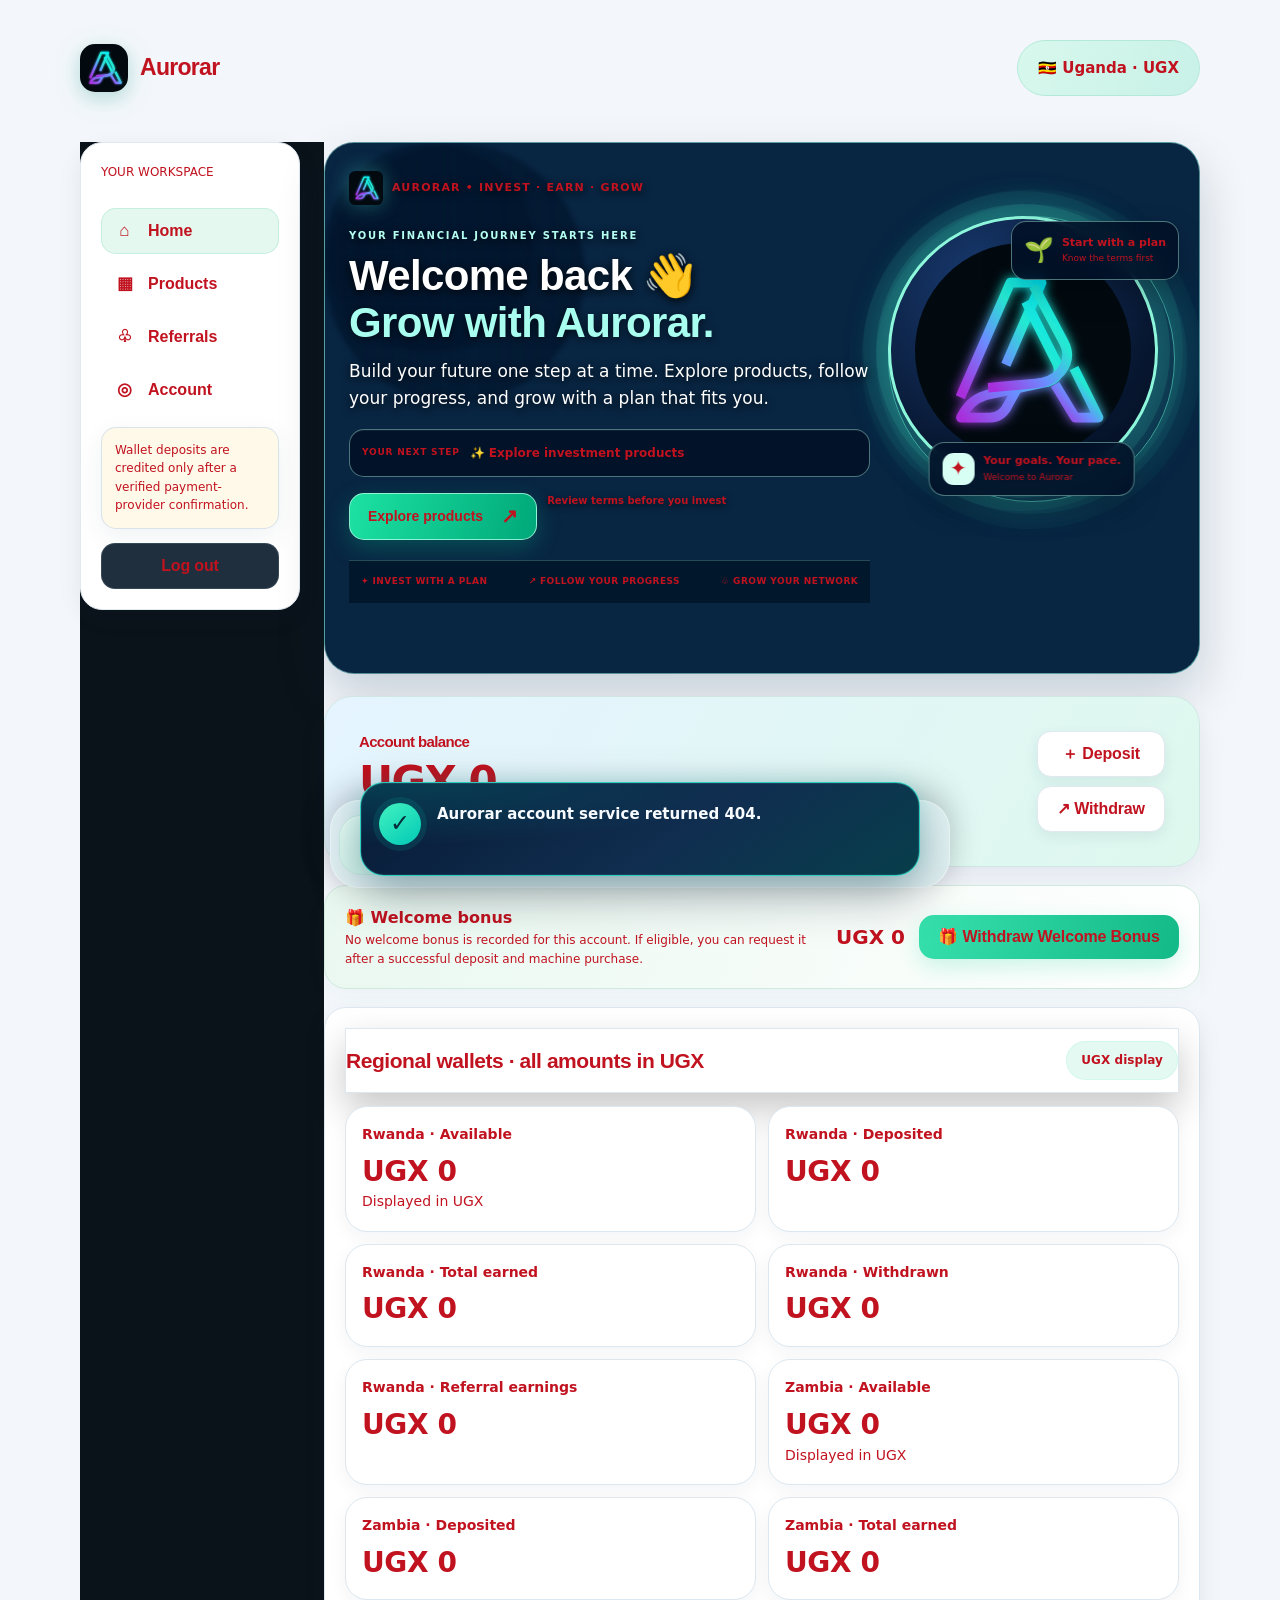
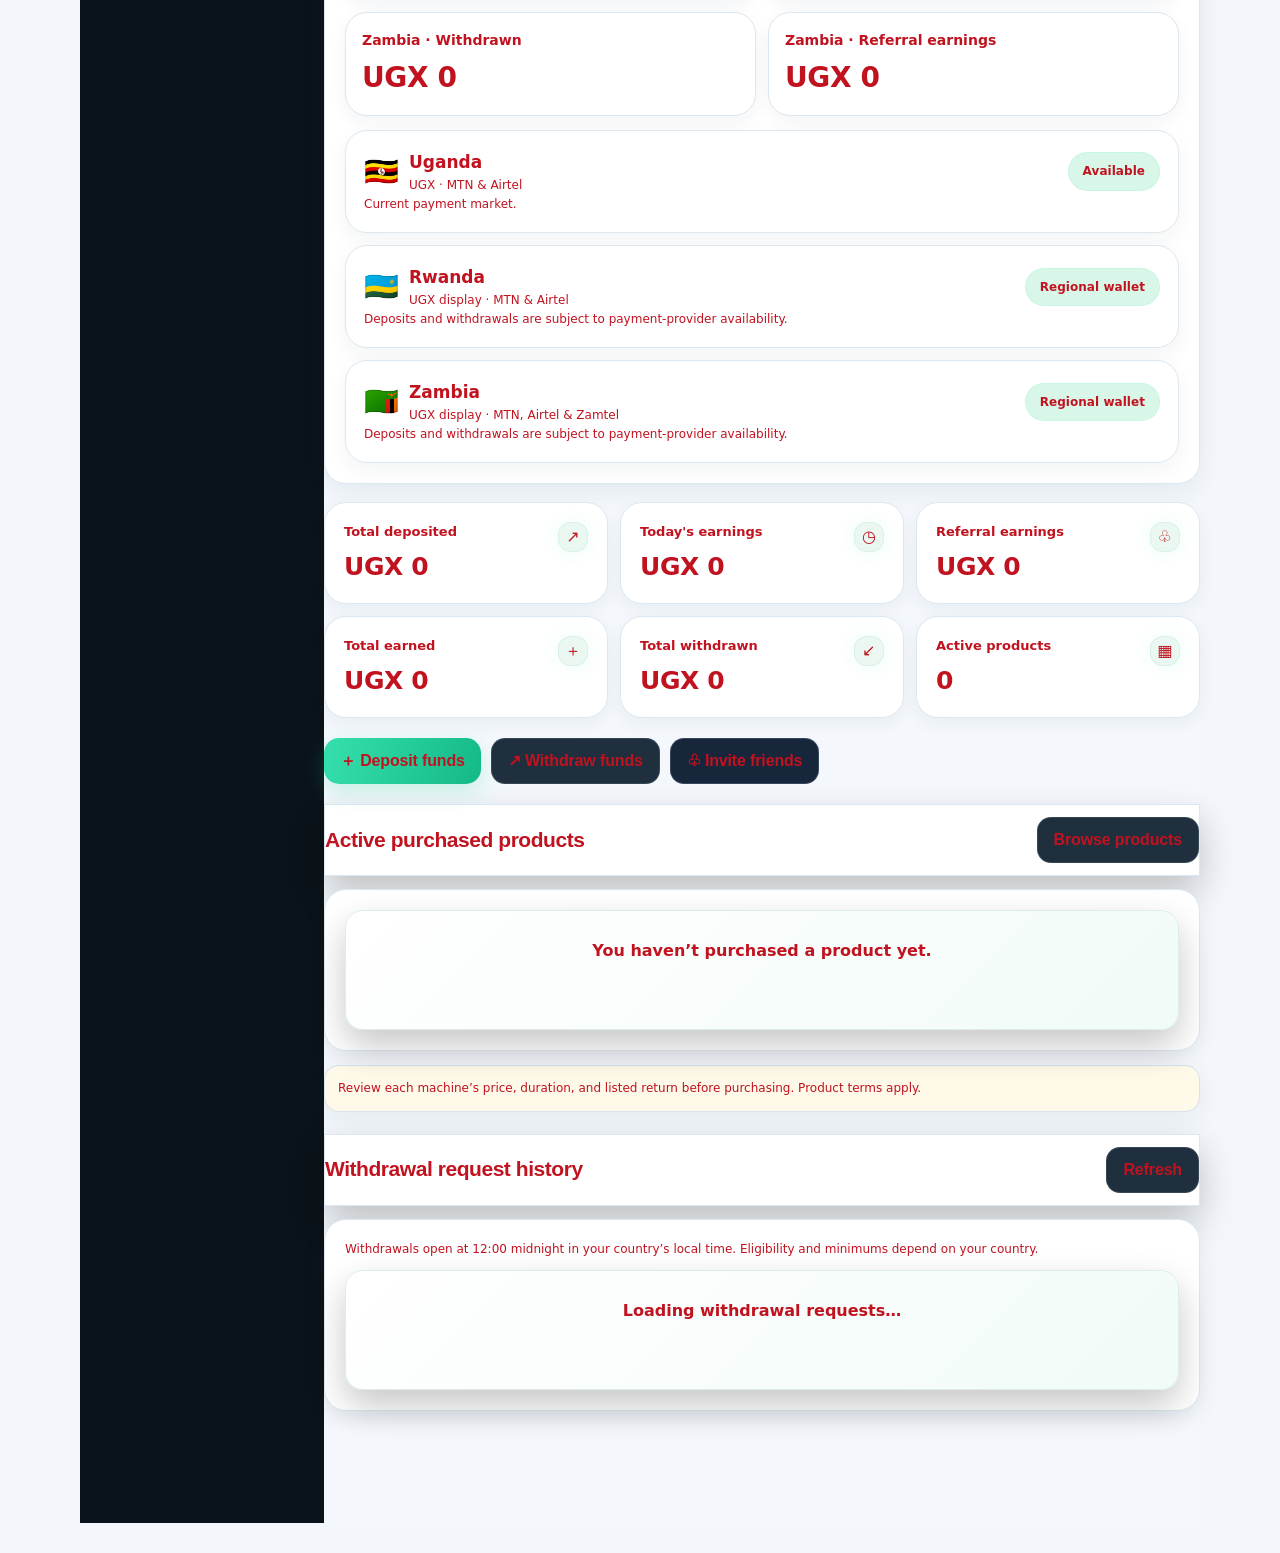
==== commit d0cba161: "Fix unescaped apostrophe breaking Aurorar JavaScript startup" ====
--- a/index.html
+++ b/index.html
@@ -68,7 +68,7 @@
      </section>
      <div class="hero"><div><h2>Account balance</h2><div class="balance" id="balanceHero">UGX 0</div><div class="small" style="opacity:.75;margin-top:5px">Available balance</div></div><div style="display:grid;gap:9px"><button class="btn" data-action="deposit">＋ Deposit</button><button class="btn" data-action="withdraw">↗ Withdraw</button></div></div>
      <div class="card" style="margin:0 0 18px;border-color:#bfe8d5;background:linear-gradient(110deg,#eaf8f1,#ffffff);display:flex;align-items:center;justify-content:space-between;gap:14px"><div><div style="font-weight:800;color:#08784f">🎁 Welcome bonus</div><div class="muted small" id="welcomeBonusStatus">Withdraw your welcome bonus immediately after a successful deposit and machine purchase. Requests are reviewed; payout is not instant.</div></div><strong id="welcomeBonusAmount" style="font-size:20px;color:#08784f;white-space:nowrap">UGX 2,000</strong><button class="btn primary" type="button" data-action="withdraw" data-withdrawal-type="welcome_bonus" style="width:100%;max-width:260px;white-space:normal">🎁 Withdraw Welcome Bonus</button></div>
-     <div id="regionalWalletSection" class="card" style="margin:0 0 18px"><div class="section-head"><h2>Regional currency wallets</h2><span class="pill">Preparation</span></div><div class="stats" style="margin-bottom:0"><div class="stat"><div class="label">Rwanda · Available</div><div class="value" id="rwfBalance">UGX 0</div><p class="muted small">Displayed in UGX</p></div><div class="stat"><div class="label">Rwanda · Deposited</div><div class="value" id="rwfDeposited">UGX 0</div></div><div class="stat"><div class="label">Rwanda · Total earned</div><div class="value" id="rwfEarned">UGX 0</div></div><div class="stat"><div class="label">Rwanda · Withdrawn</div><div class="value" id="rwfWithdrawn">UGX 0</div></div><div class="stat"><div class="label">Rwanda · Referral earnings</div><div class="value" id="rwfReferral">UGX 0</div></div><div class="stat"><div class="label">Zambia · Available</div><div class="value" id="zmwBalance">UGX 0</div><p class="muted small">Displayed in UGX</p></div><div class="stat"><div class="label">Zambia · Deposited</div><div class="value" id="zmwDeposited">UGX 0</div></div><div class="stat"><div class="label">Zambia · Total earned</div><div class="value" id="zmwEarned">UGX 0</div></div><div class="stat"><div class="label">Zambia · Withdrawn</div><div class="value" id="zmwWithdrawn">UGX 0</div></div><div class="stat"><div class="label">Zambia · Referral earnings</div><div class="value" id="zmwReferral">UGX 0</div></div></div><div class="market-grid" style="display:grid;grid-template-columns:repeat(auto-fit,minmax(190px,1fr));gap:10px;margin-top:14px"><div class="card" style="padding:14px;border:1px solid var(--line)"><div style="display:flex;align-items:center;gap:10px"><span style="font-size:28px" aria-hidden="true">🇺🇬</span><div><strong>Uganda</strong><div class="muted small">UGX · MTN &amp; Airtel</div></div><span class="pill" style="margin-left:auto">Available</span></div><p class="muted small">Current payment market.</p></div><div class="card" style="padding:14px;border:1px solid var(--line)"><div style="display:flex;align-items:center;gap:10px"><span style="font-size:28px" aria-hidden="true">🇷🇼</span><div><strong>Rwanda</strong><div class="muted small">UGX display · MTN &amp; Airtel</div></div><span class="pill" style="margin-left:auto">Regional wallet</span></div><p class="muted small">Deposits and withdrawals are subject to payment-provider availability.</p></div><div class="card" style="padding:14px;border:1px solid var(--line)"><div style="display:flex;align-items:center;gap:10px"><span style="font-size:28px" aria-hidden="true">🇿🇲</span><div><strong>Zambia</strong><div class="muted small">UGX display · MTN, Airtel &amp; Zamtel</div></div><span class="pill" style="margin-left:auto">Regional wallet</span></div><p class="muted small">Deposits and withdrawals are subject to payment-provider availability.</p></div></div></div>
+     <div id="regionalWalletSection" class="card" style="margin:0 0 18px"><div class="section-head"><h2>Regional wallets · all amounts in UGX</h2><span class="pill">UGX display</span></div><div class="stats" style="margin-bottom:0"><div class="stat"><div class="label">Rwanda · Available</div><div class="value" id="rwfBalance">UGX 0</div><p class="muted small">Displayed in UGX</p></div><div class="stat"><div class="label">Rwanda · Deposited</div><div class="value" id="rwfDeposited">UGX 0</div></div><div class="stat"><div class="label">Rwanda · Total earned</div><div class="value" id="rwfEarned">UGX 0</div></div><div class="stat"><div class="label">Rwanda · Withdrawn</div><div class="value" id="rwfWithdrawn">UGX 0</div></div><div class="stat"><div class="label">Rwanda · Referral earnings</div><div class="value" id="rwfReferral">UGX 0</div></div><div class="stat"><div class="label">Zambia · Available</div><div class="value" id="zmwBalance">UGX 0</div><p class="muted small">Displayed in UGX</p></div><div class="stat"><div class="label">Zambia · Deposited</div><div class="value" id="zmwDeposited">UGX 0</div></div><div class="stat"><div class="label">Zambia · Total earned</div><div class="value" id="zmwEarned">UGX 0</div></div><div class="stat"><div class="label">Zambia · Withdrawn</div><div class="value" id="zmwWithdrawn">UGX 0</div></div><div class="stat"><div class="label">Zambia · Referral earnings</div><div class="value" id="zmwReferral">UGX 0</div></div></div><div class="market-grid" style="display:grid;grid-template-columns:repeat(auto-fit,minmax(190px,1fr));gap:10px;margin-top:14px"><div class="card" style="padding:14px;border:1px solid var(--line)"><div style="display:flex;align-items:center;gap:10px"><span style="font-size:28px" aria-hidden="true">🇺🇬</span><div><strong>Uganda</strong><div class="muted small">UGX · MTN &amp; Airtel</div></div><span class="pill" style="margin-left:auto">Available</span></div><p class="muted small">Current payment market.</p></div><div class="card" style="padding:14px;border:1px solid var(--line)"><div style="display:flex;align-items:center;gap:10px"><span style="font-size:28px" aria-hidden="true">🇷🇼</span><div><strong>Rwanda</strong><div class="muted small">UGX display · MTN &amp; Airtel</div></div><span class="pill" style="margin-left:auto">Regional wallet</span></div><p class="muted small">Deposits and withdrawals are subject to payment-provider availability.</p></div><div class="card" style="padding:14px;border:1px solid var(--line)"><div style="display:flex;align-items:center;gap:10px"><span style="font-size:28px" aria-hidden="true">🇿🇲</span><div><strong>Zambia</strong><div class="muted small">UGX display · MTN, Airtel &amp; Zamtel</div></div><span class="pill" style="margin-left:auto">Regional wallet</span></div><p class="muted small">Deposits and withdrawals are subject to payment-provider availability.</p></div></div></div>
      <div class="stats">
       <div class="card stat"><span class="symbol">↗</span><div class="label">Total deposited</div><div class="value" id="totalDeposited">UGX 0</div></div>
       <div class="card stat"><span class="symbol">◷</span><div class="label">Today's earnings</div><div class="value" id="todayEarnings">UGX 0</div></div>
@@ -150,7 +150,7 @@
 const plans=[
 [1,10000,2500,60],[2,15000,3500,45],[3,20000,5000,30],[4,80000,16000,15],[5,120000,24000,15],[6,250000,50000,15],[7,500000,100000,10],[8,1000000,600000,10],[9,2000000,800000,10],[10,3000000,1000000,30]
 ];
-const money=n=>'UGX '+Number(n||0).toLocaleString('en-UG');
+// Money formatting is defined once below, with whole-UGX rounding.
 const state={phone:'',country:'UG',refCode:'',products:[],regionalProducts:[],balance:0,welcomeBonus:0,deposit:0,today:0,referrals:0,earned:0,withdrawn:0,ledger:[],referralRows:[],currencyWallets:[],withdrawalRequests:[]};
 let mode='login',deferredPrompt=null,installPromptReady=false;
 const $=id=>document.getElementById(id);
@@ -285,7 +285,7 @@
  const statusClass={requested:'status-pending',approved:'status-approved',processing:'status-processing',completed:'status-completed',rejected:'status-failed',failed:'status-failed'};
  const displayDate=value=>{if(!value)return '—';const date=new Date(value);return Number.isNaN(date.getTime())?String(value):date.toLocaleString('en-UG',{timeZone:'Africa/Kampala',day:'2-digit',month:'short',year:'numeric',hour:'2-digit',minute:'2-digit',hour12:true})+' EAT'};
  if(!requests.length){target.innerHTML='<div class="empty">No withdrawal requests yet. When you submit one, its status will appear here.</div>';return}
-  target.innerHTML='<div class="table-wrap"><table><thead><tr><th>Request date (EAT)</th><th>Type</th><th>Withdrawal amount</th><th>Mobile money number</th><th>Status</th><th>Last updated (EAT)</th></tr></thead><tbody>'+requests.slice(0,20).map(r=>{return '<tr><td>'+withdrawalSafe(displayDate(r.created_at))+'</td><td>'+((r.request_type||'standard')==='welcome_bonus'?'Welcome bonus':'Standard')+'</td><td>'+Number(r.amount||0).toLocaleString('en-UG')+' '+withdrawalSafe(r.currency||'UGX')+'</td><td>'+withdrawalSafe(r.phone_number||'—')+'</td><td><span class="pill '+(statusClass[r.status]||'status-pending')+'">'+withdrawalSafe(labels[r.status]||r.status||'Unknown')+'</span></td><td>'+withdrawalSafe(displayDate(r.updated_at))+'</td></tr>';}).join('')+'</tbody></table></div>';
+  target.innerHTML='<div class="table-wrap"><table><thead><tr><th>Request date (EAT)</th><th>Type</th><th>Withdrawal amount</th><th>Mobile money number</th><th>Status</th><th>Last updated (EAT)</th></tr></thead><tbody>'+requests.slice(0,20).map(r=>{const currency=String(r.currency||'UGX').toUpperCase();const amount=money(toUgx(r.amount,currency));return '<tr><td>'+withdrawalSafe(displayDate(r.created_at))+'</td><td>'+((r.request_type||'standard')==='welcome_bonus'?'Welcome bonus':'Standard')+'</td><td>'+withdrawalSafe(amount)+'</td><td>'+withdrawalSafe(r.phone_number||'—')+'</td><td><span class="pill '+(statusClass[r.status]||'status-pending')+'">'+withdrawalSafe(labels[r.status]||r.status||'Unknown')+'</span></td><td>'+withdrawalSafe(displayDate(r.updated_at))+'</td></tr>';}).join('')+'</tbody></table></div>';
 }
 function setMode(next){mode=next;const reg=mode==='register';$('registerCountryWrap').classList.remove('hidden');$('loginTab').classList.toggle('active',!reg);$('registerTab').classList.toggle('active',reg);$('authTitle').textContent=reg?'Create your Aurorar account':'Welcome back';$('authSub').textContent=reg?'Register with your mobile number to get started.':'Log in to access your account.';$('submitAuth').textContent=reg?'Create account':'Log in';$('confirmWrap').classList.toggle('hidden',!reg);$('termsWrap').classList.toggle('hidden',!reg);$('confirmPassword').required=reg;$('terms').required=reg;$('password').autocomplete=reg?'new-password':'current-password';updatePhonePrefix()}
 function updatePhonePrefix(){const c=$('registerCountry')?.value||'UG';const p={UG:'+256',RW:'+250',ZM:'+260'}[c];$('phone').placeholder=mode==='register'?p+' 7XX XXX XXX':'Enter number with country code, e.g. +256… / +250… / +260…'}
@@ -301,8 +301,9 @@
 $('welcomeAdClose')?.addEventListener('click',closeWelcomeAd);$('welcomeAdContinue')?.addEventListener('click',()=>{closeWelcomeAd();showPage('home')});$('welcomeAdModal')?.addEventListener('click',e=>{if(e.target===$('welcomeAdModal'))closeWelcomeAd()});document.addEventListener('keydown',e=>{if(e.key==='Escape'&&$('welcomeAdModal')&&!$('welcomeAdModal').classList.contains('hidden'))closeWelcomeAd()});
 function showPage(page){document.querySelectorAll('.page').forEach(p=>p.classList.toggle('hidden',p.id!=='page-'+page));document.querySelectorAll('[data-page]').forEach(b=>b.classList.toggle('active',b.dataset.page===page));window.scrollTo({top:0,behavior:'smooth'})}
 document.querySelectorAll('[data-page]').forEach(b=>b.addEventListener('click',()=>showPage(b.dataset.page)));
-// Reference mid-market rates checked 31 Oct 2026. Display/entry conversion only;
-// MarzPay still receives the country's native currency. Provider fees and settlement rates may differ.
+// Customer-facing amounts are displayed in UGX. MarzPay collection requests still use
+// each market's native currency (UGX/RWF/ZMW); these are display/entry reference rates,
+// not a claim about MarzPay's final settlement rate. Reconcile actual provider settlements before crediting UGX.
 const LOCAL_PER_UGX={UGX:1,RWF:0.34695,ZMW:0.004625};
 function toUgx(amount,currency){const rate=LOCAL_PER_UGX[String(currency||'UGX').toUpperCase()]||1;return Number(amount||0)/rate}
 function fromUgx(amount,currency){const rate=LOCAL_PER_UGX[String(currency||'UGX').toUpperCase()]||1;return Math.round(Number(amount||0)*rate)}
@@ -326,7 +327,7 @@
   // Never render prices from another market. The API must return the exact requested currency.
   if(String(data.currency||'').toUpperCase()!==providerCurrency)throw new Error('Currency mismatch: requested '+providerCurrency+' but the server returned '+String(data.currency||'unknown')+'. Refresh the page or contact support; no purchase was made.');
   const items=(data.products||[]).filter(p=>String(p.currency||providerCurrency).toUpperCase()===providerCurrency).map(p=>{const priceValue=providerCurrency==='UGX'?p.price_ugx:p.price;const dailyValue=providerCurrency==='UGX'?p.daily_income_ugx:p.daily_income;return {n:Number(p.id),name:p.name,price:Number(priceValue??0),daily:Number(dailyValue??0),days:Number(p.duration_days),currency:providerCurrency}});
-  if(!items.length){grid.innerHTML='<div class="card"><h3>UGX products are not available yet</h3><p class="muted">'+(data.message||'Local product prices must be configured and verified before purchases can open.')+'</p><p class="small muted">No money has been deducted. UGX is the display currency; MarzPay processes payments in the selected country's local currency.</p></div>';return}
+  if(!items.length){grid.innerHTML='<div class="card"><h3>UGX products are not available yet</h3><p class="muted">'+(data.message||'Local product prices must be configured and verified before purchases can open.')+'</p><p class="small muted">No money has been deducted. UGX is the display currency; MarzPay processes payments in the selected country’s local currency.</p></div>';return}
   grid.innerHTML=items.map(p=>'<article class="card product-card"><div class="machine-art machine-image-wrap"><img class="machine-image" src="/machine-'+p.n+'.jpg" alt="'+p.name.replace(/"/g,'&quot;')+'" loading="lazy" decoding="async" onerror="this.hidden=true;this.parentElement.classList.add(\'image-missing\');this.parentElement.setAttribute(\'aria-label\',\'Machine image will appear when assets are uploaded\')"></div><div class="product-body"><div class="section-head"><h3>'+p.name+'</h3><span class="pill">'+({UGX:"🇺🇬 Uganda",RWF:"🇷🇼 Rwanda",ZMW:"🇿🇲 Zambia"}[p.currency]||p.currency)+' · Plan '+p.n+'</span></div><div class="product-meta"><div><small>Price</small><strong>'+localMoney(p.price,p.currency)+'</strong></div><div><small>Daily return</small><strong>'+localMoney(p.daily,p.currency)+'</strong></div><div><small>Duration</small><strong>'+p.days+' days</strong></div><div><small>Total return for '+p.days+' days</small><strong>'+localMoney(p.daily*p.days,p.currency)+'</strong></div></div>'+('<button class="btn primary full" data-buy="'+p.n+'">Purchase machine</button>')+'</div></article>').join('');
   document.querySelectorAll('[data-buy]').forEach(b=>b.onclick=async()=>{
    if(b.dataset.purchasing==='true')return;
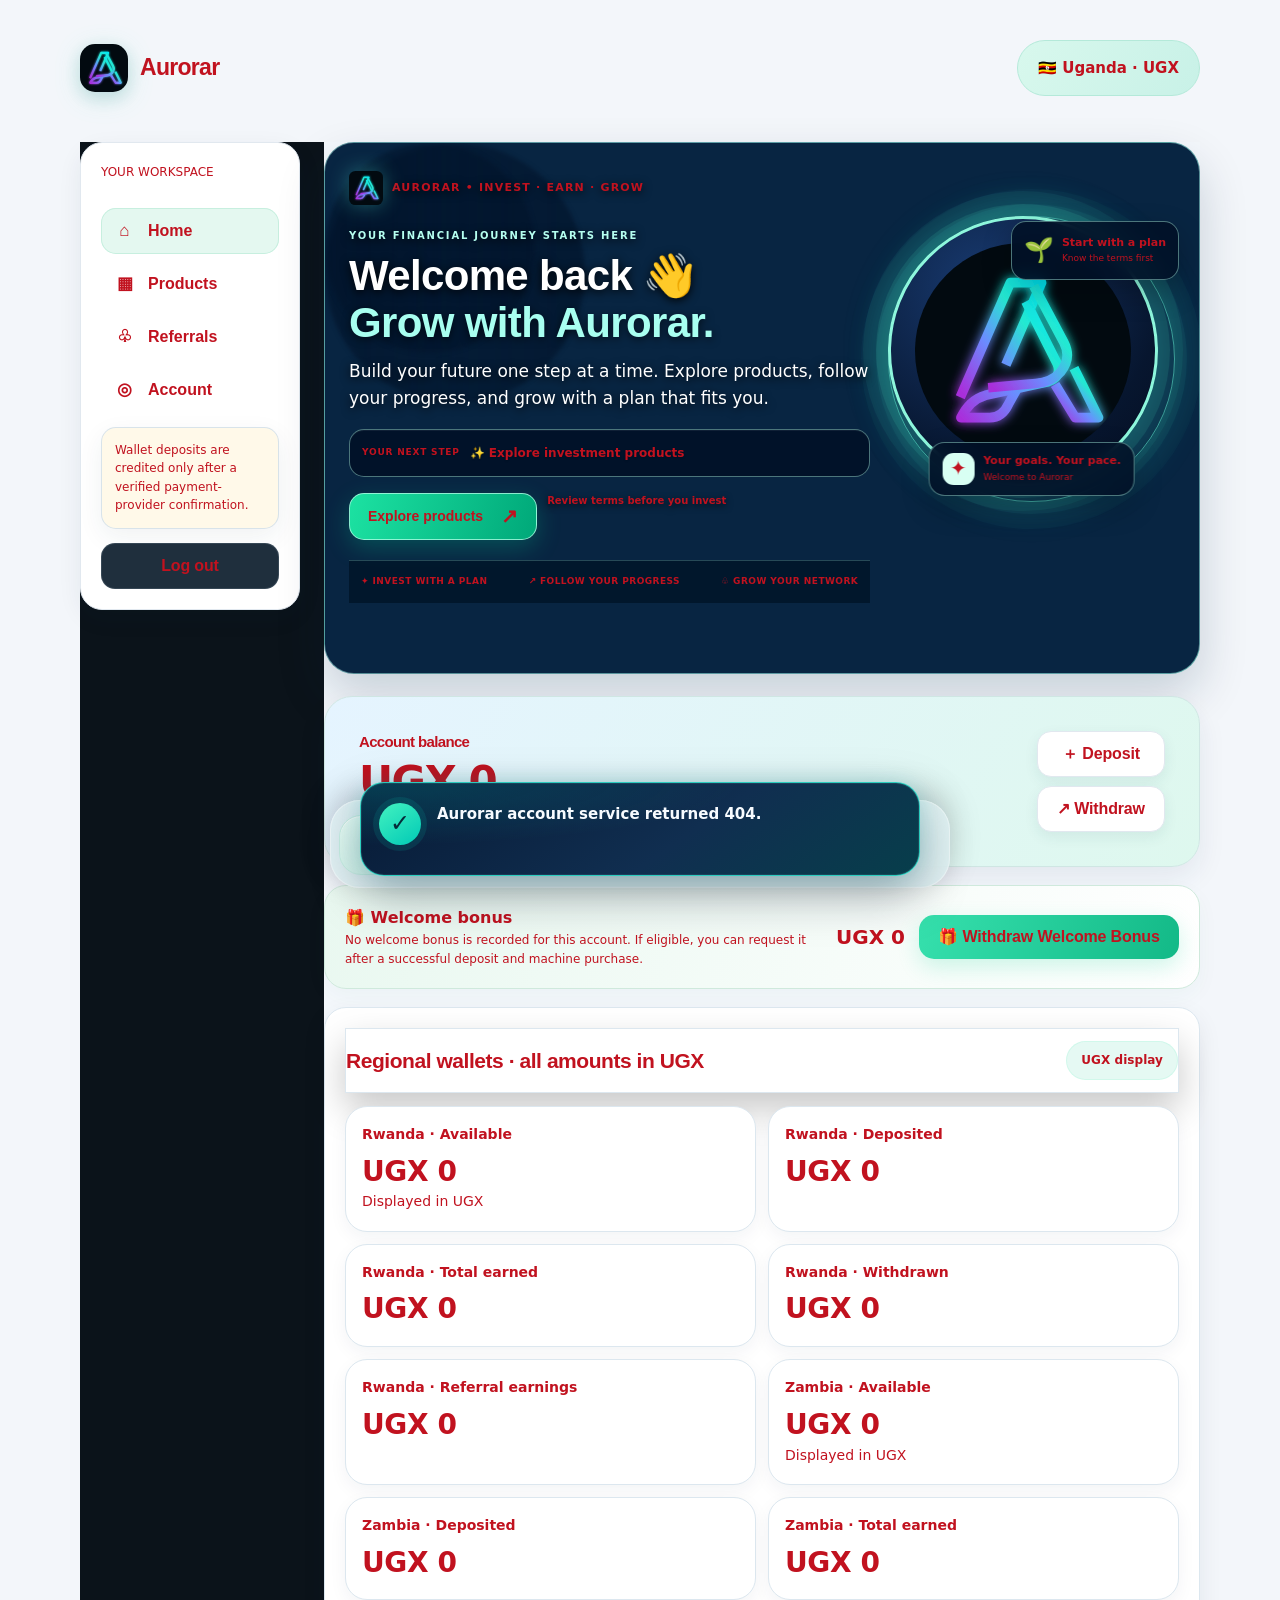
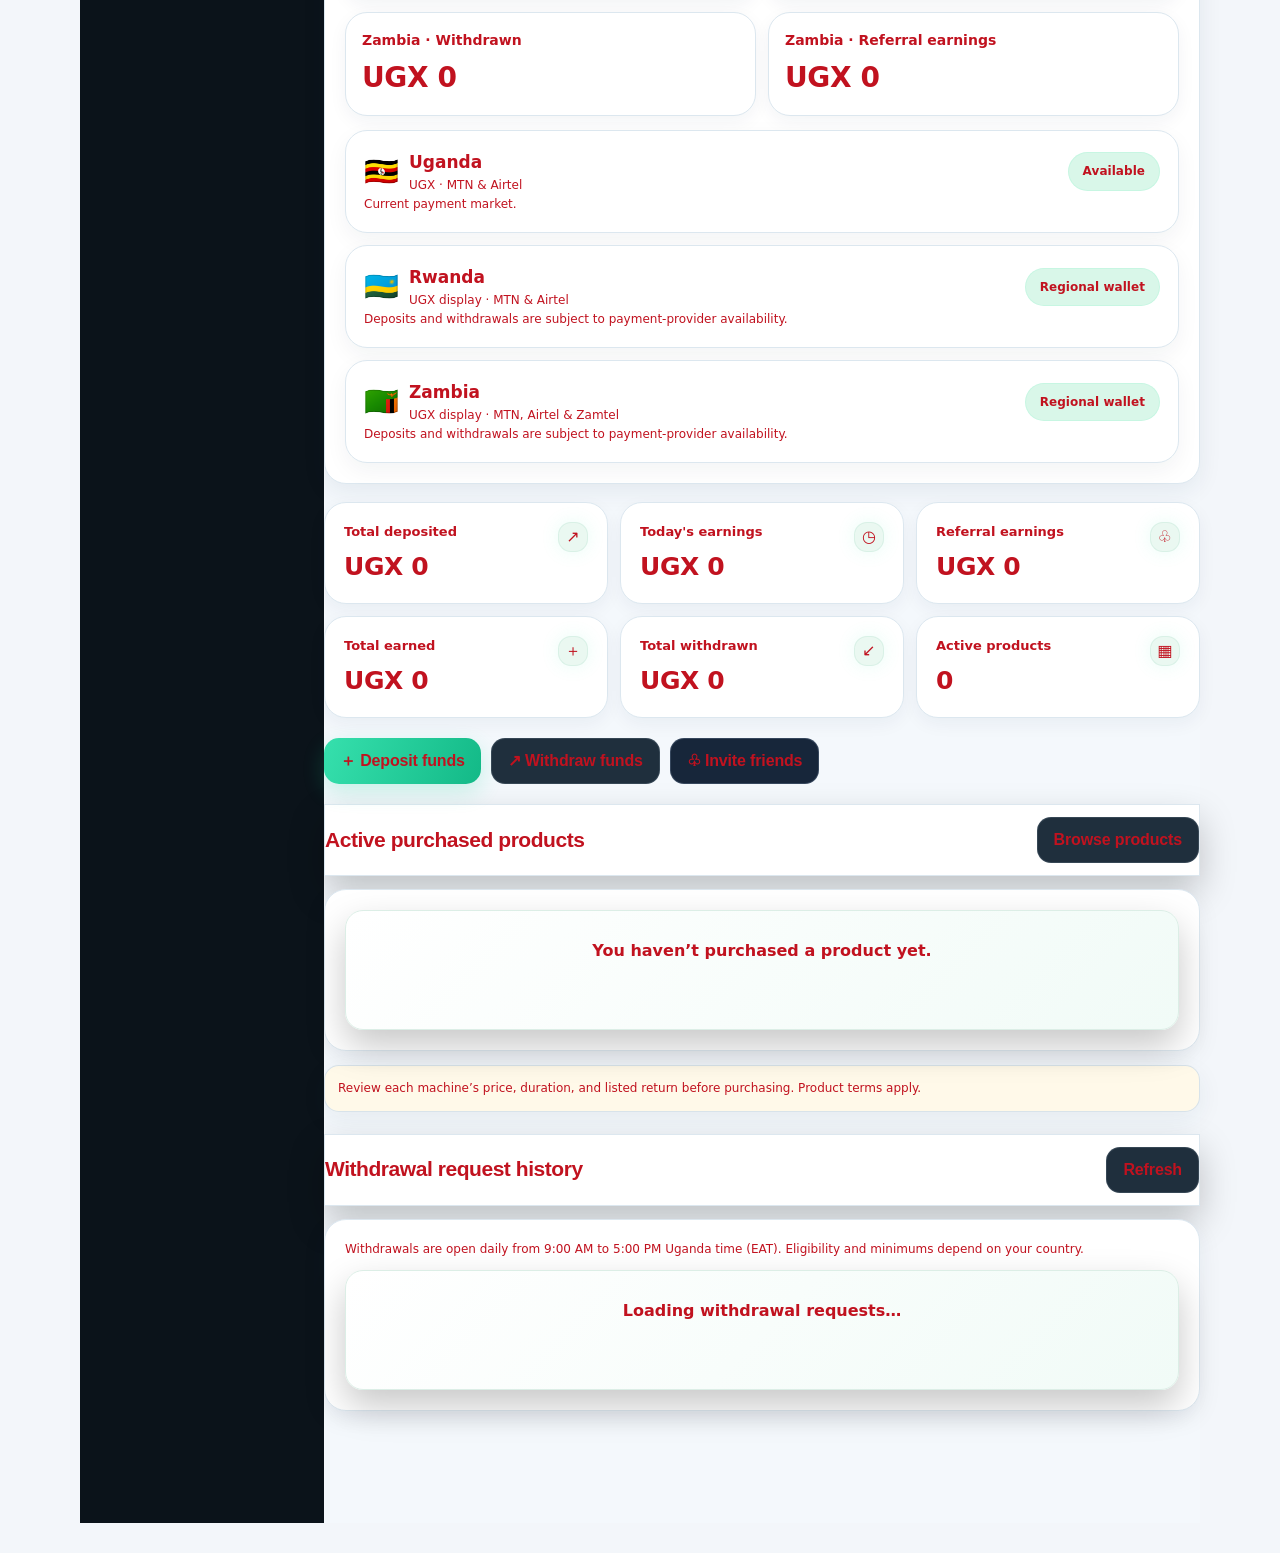
==== commit a6b3838c: "Update withdrawal hours shown in dashboard" ====
--- a/index.html
+++ b/index.html
@@ -81,7 +81,7 @@
      <div class="section-head"><h2>Active purchased products</h2><button class="btn outline" data-page="products">Browse products</button></div>
      <div id="activeProducts" class="card"><div class="empty">You haven’t purchased a product yet.</div></div>
      <div class="notice">Review each machine’s price, duration, and listed return before purchasing. Product terms apply.</div>
-     <div class="section-head" style="margin-top:22px"><h2>Withdrawal request history</h2><button class="btn outline" type="button" id="refreshWithdrawalHistory">Refresh</button></div><div class="card"><p class="muted small">Withdrawals open at 12:00 midnight in your country’s local time. Eligibility and minimums depend on your country.</p><div id="withdrawalHistory" aria-live="polite"><div class="empty">Loading withdrawal requests…</div></div></div>
+     <div class="section-head" style="margin-top:22px"><h2>Withdrawal request history</h2><button class="btn outline" type="button" id="refreshWithdrawalHistory">Refresh</button></div><div class="card"><p class="muted small">Withdrawals are open daily from 9:00 AM to 5:00 PM Uganda time (EAT). Eligibility and minimums depend on your country.</p><div id="withdrawalHistory" aria-live="polite"><div class="empty">Loading withdrawal requests…</div></div></div>
     </section>
     <section id="page-products" class="page hidden">
      <div class="hello"><div><h1>Products</h1><p class="muted">Find your next machine.</p></div></div>
@@ -333,8 +333,9 @@
    if(b.dataset.purchasing==='true')return;
    if(!state.phone){toast('Please log in to purchase a machine.');return}
    const id=Number(b.dataset.buy);
-   if(!Number.isSafeInteger(id)||id<1){toast('This machine has an invalid product ID. Please refresh the page.');return}
-   if(!await appConfirm('Purchase Machine '+id+' for '+money(toUgx(p.price,p.currency))+' from your '+({UGX:'Uganda',RWF:'Rwanda',ZMW:'Zambia'}[p.currency]||'account')+' wallet? All amounts are displayed in UGX.','Confirm purchase','Purchase machine'))return;
+   const selectedProduct=items.find(item=>item.n===id);
+   if(!Number.isSafeInteger(id)||!selectedProduct){toast('This machine has an invalid product ID. Please refresh the page.');return}
+   if(!await appConfirm('Purchase Machine '+id+' for '+money(toUgx(selectedProduct.price,selectedProduct.currency))+' from your '+({UGX:'Uganda',RWF:'Rwanda',ZMW:'Zambia'}[selectedProduct.currency]||'account')+' wallet? All amounts are displayed in UGX.','Confirm purchase','Purchase machine'))return;
    b.dataset.purchasing='true';b.disabled=true;b.textContent='Processing…';
    let purchased=false;
    try{
